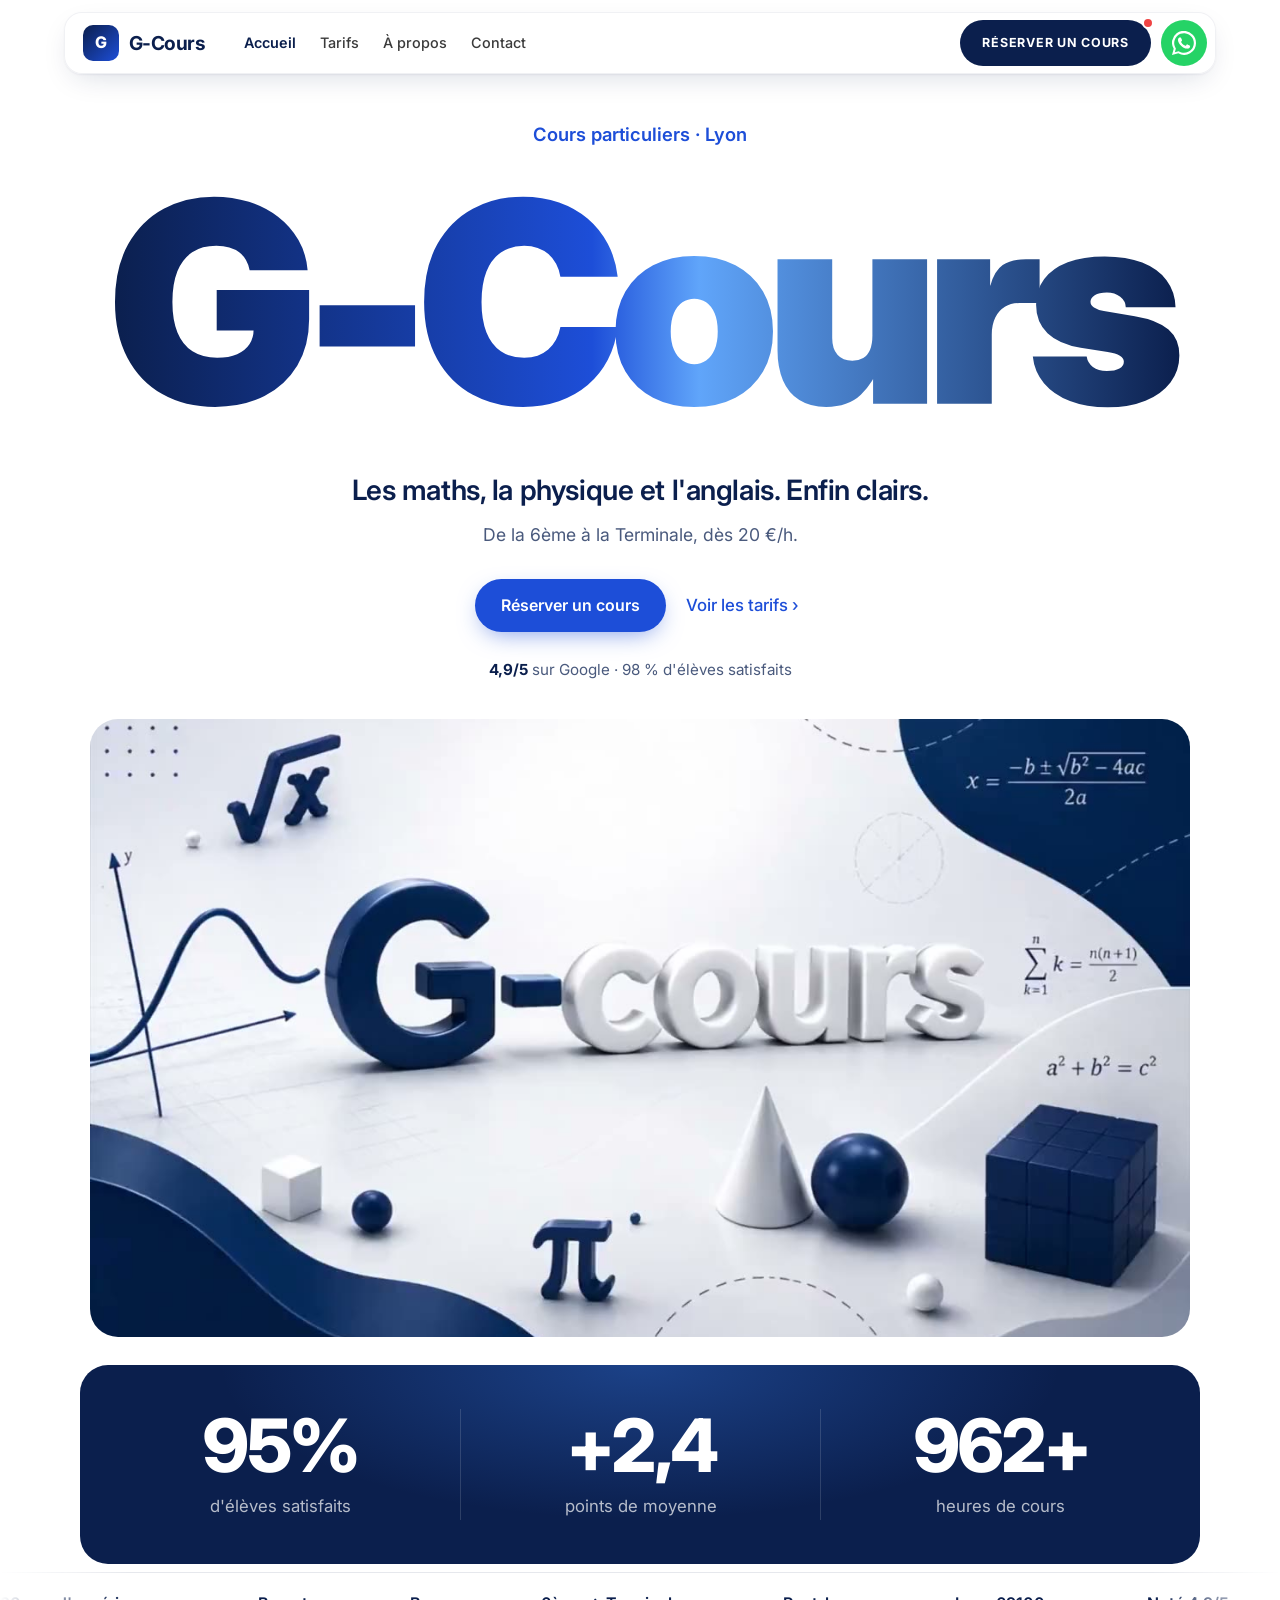
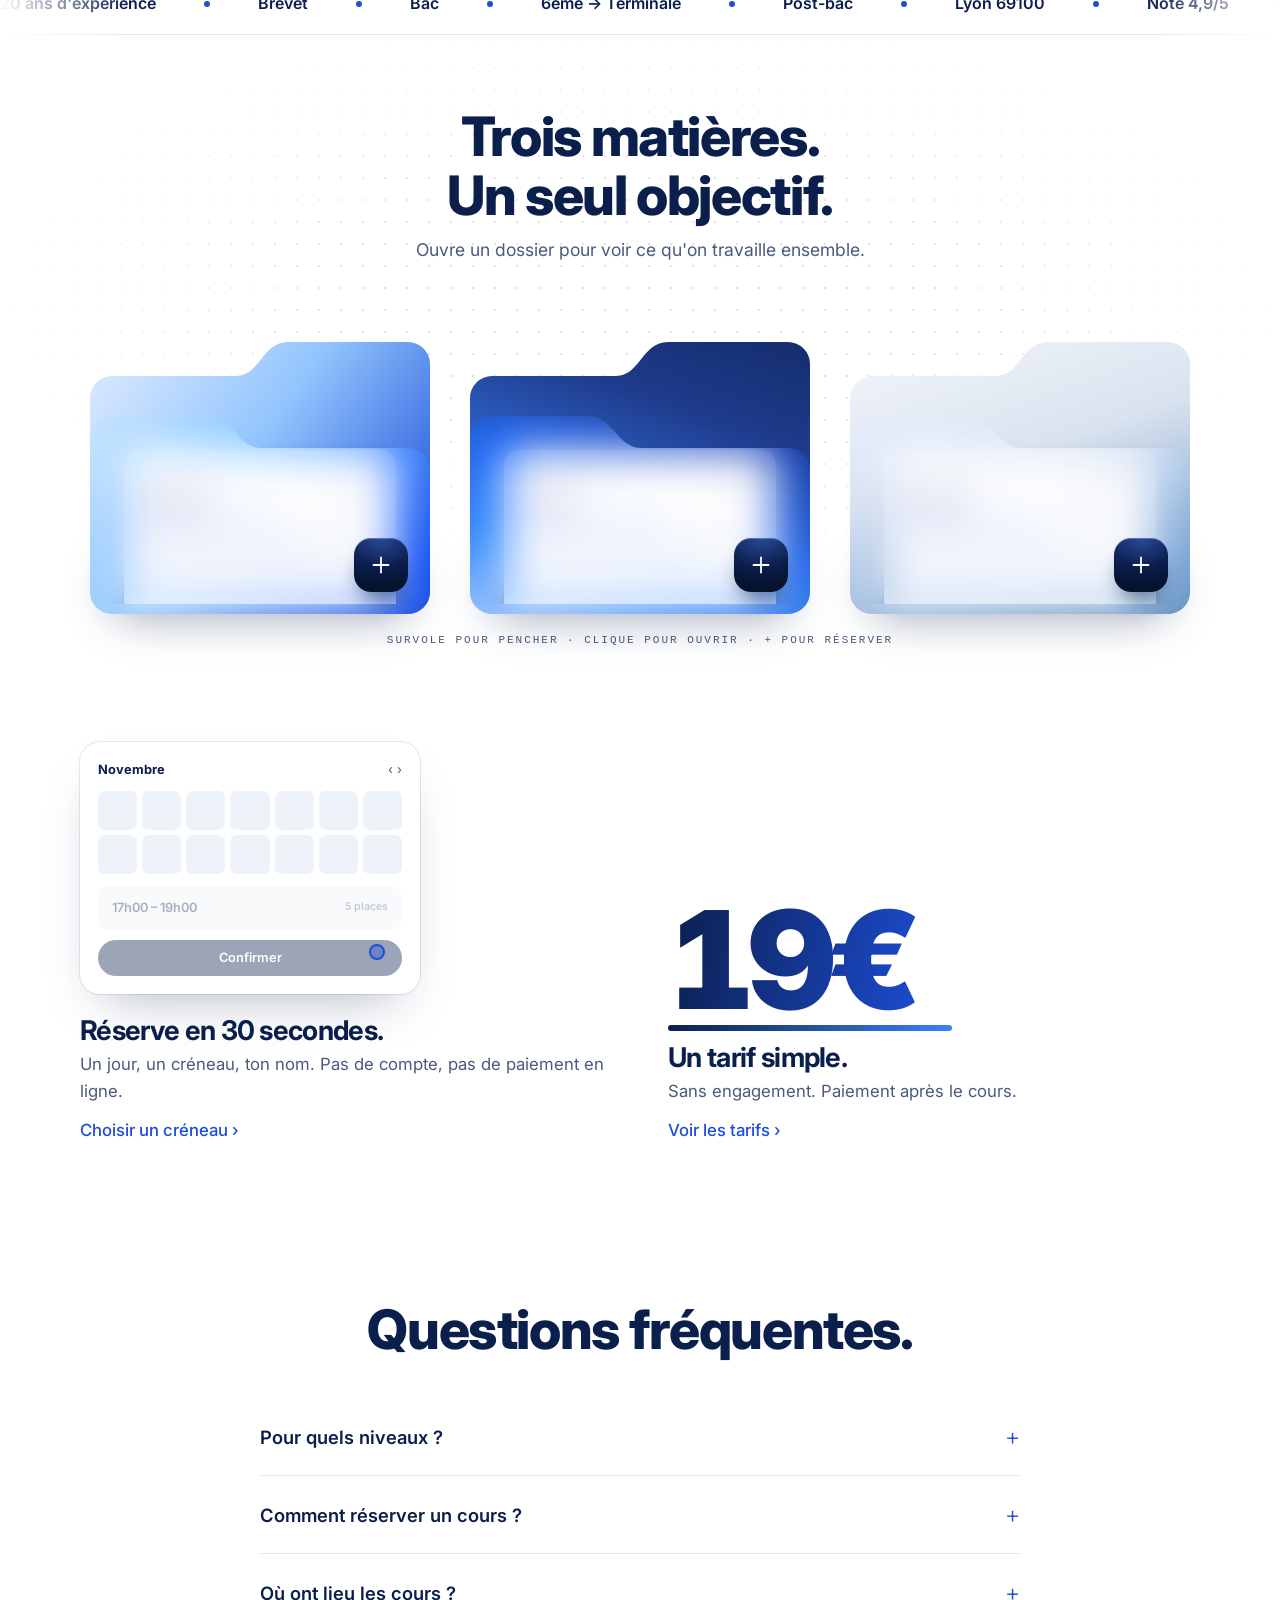
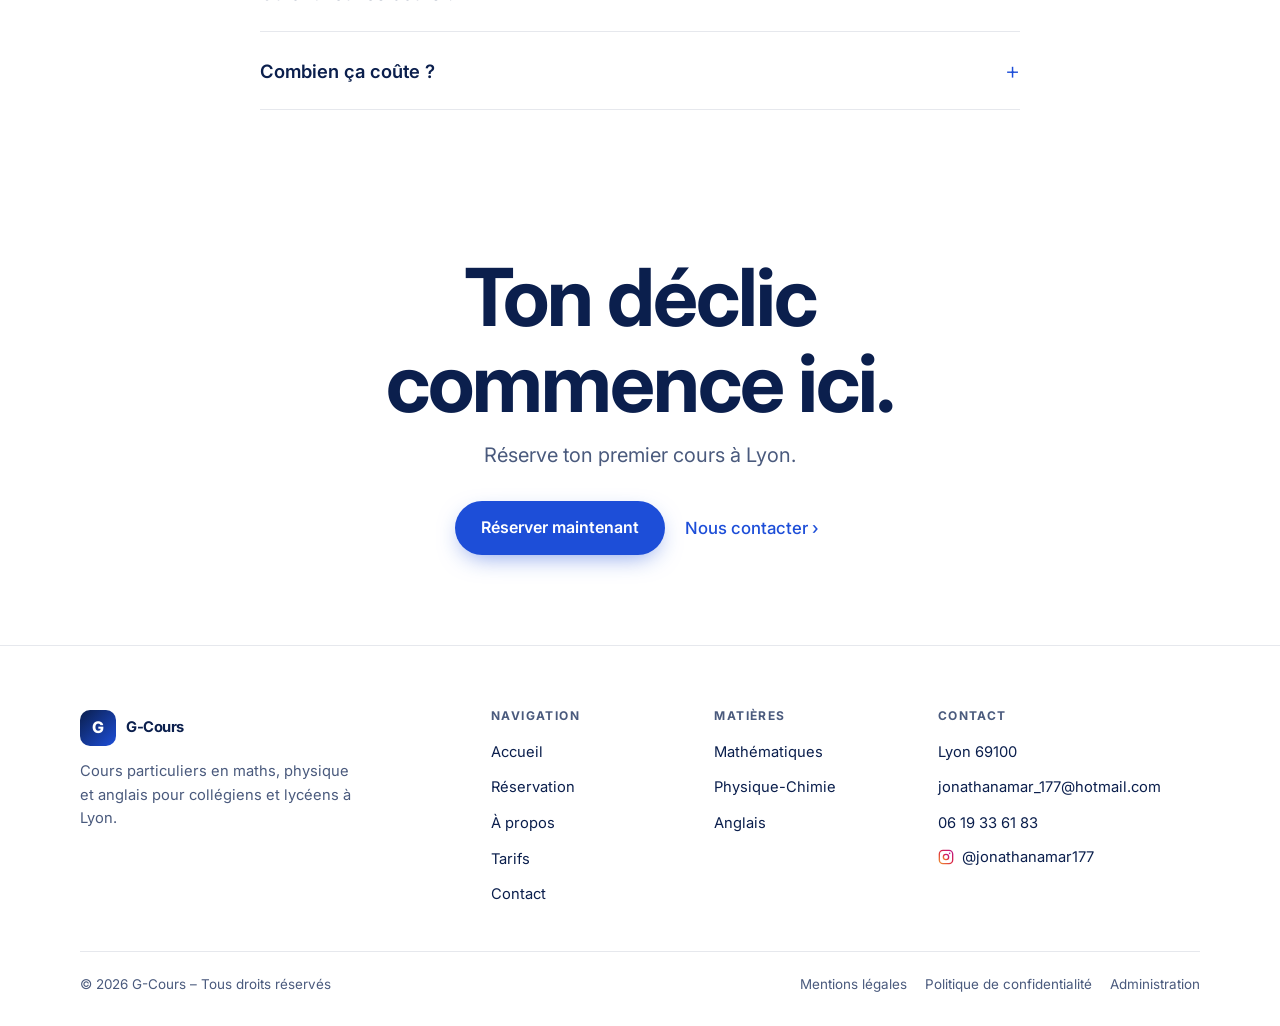
==== index.html @ 84098ca2 "Navbar flottante style Amarflow + bouton WhatsApp Co-Authored-By: Claude Opus 5.5 <noreply@anthropic" ====
<!DOCTYPE html>
<html lang="fr">
<head>
<meta charset="UTF-8">
<title>G-Cours – Cours particuliers à Lyon | Maths, Physique, Anglais</title>
<link rel="canonical" href="https://g-cours.fr/">
<meta name="description" content="G-Cours : cours particuliers en maths, physique et anglais à Lyon pour collégiens et lycéens. Soutien scolaire personnalisé dès 20€/h. Réservation en ligne rapide.">
<meta name="robots" content="index, follow">
<meta property="og:type" content="website">
<meta property="og:url" content="https://g-cours.fr/">
<meta property="og:title" content="G-Cours – Cours particuliers à Lyon | Maths, Physique, Anglais">
<meta property="og:description" content="Cours particuliers en maths, physique et anglais à Lyon dès 20€/h. Soutien scolaire personnalisé pour collégiens et lycéens. Réservation en ligne.">
<meta property="og:locale" content="fr_FR">
<meta name="twitter:card" content="summary_large_image">
<meta name="twitter:title" content="G-Cours – Cours particuliers à Lyon">
<meta name="twitter:description" content="Cours particuliers en maths, physique et anglais à Lyon dès 20€/h. Réservation en ligne.">
<meta name="viewport" content="width=device-width, initial-scale=1.0">
<meta name="theme-color" content="#ffffff">
<link rel="icon" type="image/png" href="favicon.png">
<link rel="preconnect" href="https://fonts.googleapis.com">
<link rel="preconnect" href="https://fonts.gstatic.com" crossorigin>
<link href="https://fonts.googleapis.com/css2?family=Inter:wght@400;500;600;700;800&display=swap" rel="stylesheet">
<link rel="stylesheet" href="./gc.css">
<link rel="stylesheet" href="./folder.css">
<style>
/* HERO — G-COURS qui s'écrit */
.hero{position:relative;padding:calc(var(--nav-h) + 36px) 0 28px;text-align:center;overflow:hidden}
.hero .eyebrow{font-size:1.15rem;font-weight:600;color:var(--primary);margin-bottom:6px}
.logo-write{display:block;width:min(96vw,1120px);height:auto;margin:0 auto}
.logo-write text{font:900 250px -apple-system,BlinkMacSystemFont,'SF Pro Display','Inter',sans-serif;letter-spacing:-12px}
.lw-fill{fill:url(#navy)}
#navy stop{animation:none}
.hero .lead{font-size:clamp(1.25rem,2.4vw,1.75rem);font-weight:600;color:var(--ink);max-width:720px;margin:10px auto 8px;letter-spacing:-.015em}
.hero .lead2{color:var(--muted);font-size:1.1rem;margin-bottom:30px}
.ctas{display:flex;gap:14px;justify-content:center;flex-wrap:wrap;align-items:center}
.link{color:var(--primary);text-decoration:none;font-weight:500;font-size:1.05rem;padding:12px 6px;min-height:44px;display:inline-flex;align-items:center}
.link:hover{text-decoration:underline}
.btn-p{background:var(--primary)}
.btn-p:hover{background:#1e40af}
.trust{margin-top:26px;color:var(--muted);font-size:.95rem}
.trust b{color:var(--ink)}

.vid{padding:8px 0 28px}
.vid video{display:block;width:100%;max-width:1100px;margin:0 auto;aspect-ratio:16/9;object-fit:cover;border-radius:28px;background:var(--surface-2)}

/* SERVICES — dossiers en verre */
.desk{position:relative}
.folders{display:flex;flex-wrap:wrap;justify-content:center;gap:28px 40px;margin-top:24px;position:relative}
.hint{text-align:center;margin-top:20px;font:500 11px ui-monospace,'SF Mono',Menlo,monospace;letter-spacing:.18em;text-transform:uppercase;color:var(--muted)}

/* chiffres */
.nums{display:grid;grid-template-columns:repeat(3,1fr);background:#0b1f4d;border-radius:28px;padding:44px 20px;color:#fff;text-align:center;position:relative;overflow:hidden}
.nums::before{content:'';position:absolute;inset:0;background:radial-gradient(600px 220px at 50% 0%,rgba(59,130,246,.35),transparent 70%);pointer-events:none}
.nums>div{position:relative;padding:0 16px}
.nums>div+div{border-left:1px solid rgba(255,255,255,.14)}
.nums strong{display:block;font-size:clamp(2.2rem,6vw,4.6rem);font-weight:800;letter-spacing:-.045em;line-height:1;white-space:nowrap;font-variant-numeric:tabular-nums}
.nums p{color:rgba(255,255,255,.7);margin-top:10px;font-size:clamp(.82rem,1.6vw,1.05rem)}
.facts{border-block:1px solid var(--line);overflow:hidden;padding:18px 0;-webkit-mask-image:linear-gradient(90deg,transparent,#000 10%,#000 90%,transparent);mask-image:linear-gradient(90deg,transparent,#000 10%,#000 90%,transparent)}
.facts .tr{display:flex;width:max-content;gap:48px;animation:mq 34s linear infinite}
.facts span{font-weight:600;color:var(--ink);white-space:nowrap;display:inline-flex;align-items:center;gap:48px}
.facts span::after{content:'';width:6px;height:6px;border-radius:50%;background:var(--primary)}
@keyframes mq{to{transform:translateX(-50%)}}

/* tuiles style Apple */
.tiles{display:grid;grid-template-columns:1fr 1fr;gap:20px}
.tile{border-radius:28px;padding:44px 36px;text-align:center;min-height:340px;display:flex;flex-direction:column;align-items:center;background:var(--surface-2);overflow:hidden;position:relative}
.tile h3{font-size:clamp(2rem,4vw,2.8rem);margin-bottom:8px}
.tile p{color:var(--muted);font-size:1.15rem;max-width:380px;margin-bottom:18px}
.tile.dark{background:#0b1f4d;color:#fff}
.tile.dark p{color:rgba(255,255,255,.7)}
.tile.dark .link{color:#93c5fd}
.tile .big{font-size:clamp(4.5rem,10vw,7rem);font-weight:700;letter-spacing:-.05em;line-height:1;margin-top:auto}
.tile .big sup{font-size:.3em;vertical-align:top;position:relative;top:.5em;color:var(--muted)}
.phone{margin-top:auto;width:180px;height:220px;border-radius:32px 32px 0 0;border:8px solid #1e3a8a;border-bottom:none;background:linear-gradient(160deg,#1d4ed8,#0b1f4d);padding:22px 16px;display:flex;flex-direction:column;gap:10px;translate:0 56px}
.phone i{height:14px;border-radius:7px;background:rgba(255,255,255,.18);animation:bar 3s ease-in-out infinite}
.phone i:nth-child(2){width:70%;animation-delay:.4s}.phone i:nth-child(3){width:85%;animation-delay:.8s}.phone i:nth-child(4){width:55%;background:#60a5fa;animation-delay:1.2s}
@keyframes bar{50%{opacity:.5;transform:scaleX(.9);transform-origin:left}}

.duo{display:grid;grid-template-columns:1fr 1fr;gap:56px;align-items:end}
.duo h3{font-size:1.7rem;margin:22px 0 6px}
.duo p{color:var(--muted);font-size:1.05rem}
.duo .link{padding-left:0}
/* mini démo de réservation */
.demo{position:relative;max-width:340px;padding:18px;border-radius:20px;background:#fff;box-shadow:0 24px 50px -24px rgba(11,31,77,.35),0 0 0 1px var(--line);font-size:.8rem}
.d-top{display:flex;justify-content:space-between;margin-bottom:10px;color:var(--muted)}
.d-top b{color:var(--ink)}
.d-grid{display:grid;grid-template-columns:repeat(7,1fr);gap:5px;margin-bottom:12px}
.d-grid i{aspect-ratio:1;border-radius:7px;background:var(--surface-2)}
.d-pick{animation:dpick 6s infinite}
.d-slot{display:flex;justify-content:space-between;padding:10px 12px;border-radius:10px;border:2px solid transparent;background:var(--surface-2);font-weight:600;margin-bottom:10px;opacity:.35;animation:dslot 6s infinite}
.d-slot small{color:var(--muted);font-weight:500}
.d-btn{position:relative;height:36px;border-radius:999px;background:#0b1f4d;color:#fff;font-weight:600;display:grid;place-items:center;overflow:hidden;opacity:.4;animation:dbtn 6s infinite}
.d-btn span{grid-area:1/1}
.d-b{opacity:0;animation:dok 6s infinite}
.d-a{animation:dko 6s infinite}
.d-cursor{position:absolute;width:16px;height:16px;border-radius:50%;background:rgba(29,78,216,.35);border:2px solid #1d4ed8;top:80%;left:85%;animation:dcur 6s infinite}
@keyframes dcur{0%{top:85%;left:85%}15%,22%{top:62px;left:96px}38%,45%{top:calc(100% - 78px);left:60%}62%,70%{top:calc(100% - 34px);left:50%}85%,100%{top:85%;left:88%}}
@keyframes dpick{0%,17%{background:var(--surface-2)}19%,92%{background:#0b1f4d}100%{background:var(--surface-2)}}
@keyframes dslot{0%,38%{opacity:.35;border-color:transparent}41%,92%{opacity:1;border-color:#1d4ed8}100%{opacity:.35}}
@keyframes dbtn{0%,40%{opacity:.4}43%,92%{opacity:1}100%{opacity:.4}}
@keyframes dok{0%,64%{opacity:0;transform:translateY(10px)}67%,92%{opacity:1;transform:none}100%{opacity:0}}
@keyframes dko{0%,64%{opacity:1}67%,92%{opacity:0;transform:translateY(-10px)}100%{opacity:1}}
/* prix animé */
.price-anim{position:relative;display:inline-block;font-size:clamp(5rem,12vw,8.5rem);font-weight:900;letter-spacing:-.06em;line-height:.9;background:linear-gradient(100deg,#0b1f4d,#1d4ed8 45%,#60a5fa 55%,#0b1f4d);background-size:220% auto;-webkit-background-clip:text;background-clip:text;color:transparent;animation:gradmove 4s linear infinite;font-variant-numeric:tabular-nums}
.price-anim sup{font-size:.28em;letter-spacing:0;vertical-align:top;position:relative;top:.5em}
.price-anim i{position:absolute;left:0;bottom:-10px;height:6px;width:100%;border-radius:3px;background:linear-gradient(90deg,#0b1f4d,#3b82f6);transform-origin:left;transform:scaleX(0);transition:transform 1.4s var(--ease) .3s}
.rev.on .price-anim i{transform:scaleX(1)}
@media(max-width:820px){.duo{grid-template-columns:1fr;gap:48px}}
/* FAQ */
.faq{max-width:760px;margin:40px auto 0;text-align:left}
.q{border-bottom:1px solid var(--line)}
.q button{width:100%;text-align:left;background:none;border:none;color:var(--ink);font-family:inherit;font-size:1.15rem;font-weight:600;padding:24px 0;cursor:pointer;display:flex;justify-content:space-between;align-items:center;gap:16px;min-height:48px}
.q button span{flex:none;font-size:1.5rem;font-weight:300;color:var(--primary);transition:transform .3s var(--ease)}
.q.open button span{transform:rotate(45deg)}
.q .a{display:grid;grid-template-rows:0fr;transition:grid-template-rows .4s var(--ease)}
.q.open .a{grid-template-rows:1fr}
.q .a div{overflow:hidden}
.q .a p{padding:0 0 24px;color:var(--muted);font-size:1.05rem}

.final{text-align:center;padding:72px 20px 90px}
.final h2{font-size:clamp(2.6rem,7vw,5rem);margin-bottom:14px}
.final p{color:var(--muted);font-size:1.25rem;margin-bottom:30px}

@media(max-width:820px){.tiles{grid-template-columns:1fr}.nums{padding:30px 8px}.nums>div{padding:0 6px}.tile{min-height:360px;padding:44px 24px}}
</style>
<script type="application/ld+json">
{
  "@context": "https://schema.org",
  "@type": "EducationalOrganization",
  "name": "G-Cours",
  "description": "Cours particuliers en maths, physique et anglais à Lyon pour collégiens et lycéens",
  "url": "https://g-cours.fr",
  "telephone": "+33619336183",
  "email": "jonathanamar_177@hotmail.com",
  "address": {"@type":"PostalAddress","streetAddress":"7 rue Jean-Claude Vivant","addressLocality":"Lyon","postalCode":"69100","addressCountry":"FR"},
  "areaServed": {"@type":"City","name":"Lyon"},
  "priceRange": "20€–23€/h",
  "hasOfferCatalog": {"@type":"OfferCatalog","name":"Cours particuliers Lyon","itemListElement":[
    {"@type":"Offer","itemOffered":{"@type":"Course","name":"Cours particuliers Maths Lyon","description":"Soutien scolaire en mathématiques à Lyon, collège et lycée"},"price":"20","priceCurrency":"EUR"},
    {"@type":"Offer","itemOffered":{"@type":"Course","name":"Cours particuliers Physique-Chimie Lyon","description":"Soutien scolaire en physique-chimie à Lyon, collège et lycée"},"price":"20","priceCurrency":"EUR"},
    {"@type":"Offer","itemOffered":{"@type":"Course","name":"Cours particuliers Anglais Lyon","description":"Soutien scolaire en anglais à Lyon, collège et lycée"},"price":"20","priceCurrency":"EUR"}
  ]},
  "aggregateRating": {"@type":"AggregateRating","ratingValue":"4.9","reviewCount":"98","bestRating":"5"}
}
</script>
</head>
<body>
<a href="#main" class="skip">Passer au contenu principal</a>

<nav class="top" id="nav" aria-label="Navigation du site">
  <div class="nb">
    <div class="nb-g">
      <a href="./index.html" class="logo"><i>G</i>G-Cours</a>
      <div class="links">
        <a href="./index.html" class="on" aria-current="page">Accueil</a><a href="./Tarifs.html">Tarifs</a><a href="./a-propos.html">À propos</a><a href="./contact.html">Contact</a>
      </div>
    </div>
    <div class="nb-d">
      <a href="./reservation.html" class="nb-cta"><span class="nb-cta-t"><span>Réserver un cours</span><span aria-hidden="true">Réserver un cours</span></span><i class="nb-dot" aria-hidden="true"></i></a>
      <button class="burger" onclick="toggleNav()" aria-label="Ouvrir le menu" aria-expanded="false" id="burger-btn"><span></span><span></span></button>
      <a class="nb-wa" href="https://wa.me/33619336183?text=Bonjour%2C%20je%20souhaite%20des%20informations%20sur%20les%20cours%20G-Cours" target="_blank" rel="noopener noreferrer" aria-label="Nous écrire sur WhatsApp"><svg width="24" height="24" viewBox="0 0 24 24" fill="#fff" aria-hidden="true"><path d="M17.5 14.4c-.3-.1-1.8-.9-2-1-.3-.1-.5-.1-.7.1-.2.3-.8 1-.9 1.2-.2.2-.3.2-.6.1-.3-.1-1.3-.5-2.4-1.5-.9-.8-1.5-1.8-1.7-2.1-.2-.3 0-.5.1-.6l.4-.5c.2-.2.2-.3.3-.5.1-.2 0-.4 0-.5l-.9-2.2c-.2-.6-.5-.5-.7-.5h-.6c-.2 0-.5.1-.8.4-.3.3-1 1-1 2.5s1.1 2.9 1.2 3.1c.1.2 2.1 3.2 5.1 4.5.7.3 1.3.5 1.7.6.7.2 1.4.2 1.9.1.6-.1 1.8-.7 2-1.4.2-.7.2-1.3.2-1.4-.1-.1-.3-.2-.6-.3zM12 21.8c-1.8 0-3.5-.5-5-1.4l-.4-.2-3.7 1 1-3.6-.2-.4A9.8 9.8 0 1 1 12 21.8zm8.4-18.2A11.8 11.8 0 0 0 1.7 17.8L0 24l6.3-1.7A11.8 11.8 0 0 0 24 12c0-3.2-1.2-6.1-3.5-8.4z"/></svg></a>
    </div>
  </div>
</nav>
<nav class="mob" id="mob-nav" aria-label="Menu mobile">
  <a href="./index.html">Accueil</a>
  <a href="./reservation.html">Réservation</a>
  <a href="./Tarifs.html">Tarifs</a>
  <a href="./a-propos.html">À propos</a>
  <a href="./contact.html">Contact</a>
</nav>

<main id="main">
<header class="hero">
  <div class="wrap">
    <p class="eyebrow">Cours particuliers · Lyon</p>
    <h1 style="margin:0">
      <svg class="logo-write" viewBox="0 0 1000 270" role="img" aria-label="G-Cours">
        <defs>
          <linearGradient id="navy" x1="0" y1="0" x2="1" y2="0">
            <stop offset="0" stop-color="#0b1f4d"/><stop offset=".45" stop-color="#1d4ed8"/><stop offset=".55" stop-color="#60a5fa"/><stop offset="1" stop-color="#0b1f4d"/>
          </linearGradient>
        </defs>
        <text class="lw-fill" x="500" y="222" text-anchor="middle">G-Cours</text>
      </svg>
    </h1>
    <p class="lead rev">Les maths, la physique et l'anglais. Enfin clairs.</p>
    <p class="lead2 rev">De la 6ème à la Terminale, dès 20 €/h.</p>
    <div class="ctas rev">
      <a href="./reservation.html" class="btn btn-p">Réserver un cours</a>
      <a href="./Tarifs.html" class="link">Voir les tarifs ›</a>
    </div>
    <p class="trust rev"><b>4,9/5</b> sur Google · 98 % d'élèves satisfaits</p>
  </div>
</header>

<section class="vid">
  <div class="wrap">
    <video class="rev" id="heroVideo" autoplay muted loop playsinline preload="auto" poster="./video_poster.jpg">
      <source src="./video_gcours.mp4" type="video/mp4">
    </video>
  </div>
</section>


<section style="padding:0 0 8px">
  <div class="wrap">
    <div class="nums">
      <div class="rev"><strong><span data-count="98">0</span>%</strong><p>d'élèves satisfaits</p></div>
      <div class="rev"><strong>+<span data-count="2.5" data-dec="1">0</span></strong><p>points de moyenne</p></div>
      <div class="rev"><strong><span data-count="1000">0</span>+</strong><p>heures de cours</p></div>
    </div>
  </div>
</section>

<div class="facts" aria-hidden="true"><div class="tr">
<span>20 ans d'expérience</span><span>Brevet</span><span>Bac</span><span>6ème → Terminale</span><span>Post-bac</span><span>Lyon 69100</span><span>Noté 4,9/5</span>
<span>20 ans d'expérience</span><span>Brevet</span><span>Bac</span><span>6ème → Terminale</span><span>Post-bac</span><span>Lyon 69100</span><span>Noté 4,9/5</span>
</div></div>

<section class="sec desk" aria-labelledby="t-sj">
  <div class="dots" aria-hidden="true"></div>
  <div class="wrap center">
    <h2 class="h2 rev" id="t-sj">Trois matières.<br>Un seul objectif.</h2>
    <p class="sub rev">Ouvre un dossier pour voir ce qu'on travaille ensemble.</p>
    <div class="folders">
      <div class="gf" style="--art:linear-gradient(125deg,#e8f0ff,#93c5fd 25%,#1d4ed8 50%,#0b1f4d 70%,#bfdbfe)">
        <div class="gf-stage"><div class="gf-tilt">
          <div class="gf-shadow" aria-hidden="true"></div>
          <div class="gf-back" aria-hidden="true"><div class="gf-art"></div></div>
          <div class="gf-front"><div class="gf-tint"></div><div class="gf-spec"></div>
            <svg class="gf-rim" viewBox="0 0 340 198" aria-hidden="true"><path d="M0 22A22 22 0 0 1 22 0L118 0C144 0 146 32 172 32L318 32A22 22 0 0 1 340 54L340 176A22 22 0 0 1 318 198L22 198A22 22 0 0 1 0 176Z"/></svg>
            <button class="gf-hit" type="button" aria-expanded="false" aria-label="Ouvrir Mathématiques"></button>
            <div class="gf-label"><span class="gf-title">Mathématiques</span><span class="gf-meta">DÈS 20 €/H</span></div>
          </div>
          <div class="gf-files" aria-label="Contenu Mathématiques">
            <a class="gf-sheet" href="./reservation.html" style="--slot:-1;--depth:2"><span class="gf-head">Algèbre<small>6e–Tle</small></span><span class="gf-lines"><i></i><i></i><i style="width:70%"></i><i></i></span></a>
            <a class="gf-sheet" href="./reservation.html" style="--slot:0;--depth:1"><span class="gf-head">Fonctions<small>3e–Tle</small></span><span class="gf-lines"><i></i><i></i><i style="width:60%"></i><i></i></span></a>
            <a class="gf-sheet" href="./reservation.html" style="--slot:1;--depth:0"><span class="gf-head">Brevet & Bac<small>Examens</small></span><span class="gf-lines"><i></i><i></i><i style="width:80%"></i><i></i></span></a>
          </div>
          <a class="gf-key" href="./reservation.html" aria-label="Réserver un cours de maths"><svg width="24" height="24" viewBox="0 0 24 24" fill="none" stroke="currentColor" stroke-width="1.8" stroke-linecap="round" aria-hidden="true"><path d="M12 4.5v15M4.5 12h15"/></svg></a>
        </div></div>
      </div>
      <div class="gf" data-delay="140" style="--art:linear-gradient(200deg,#0b1f4d,#1e3a8a 30%,#3b82f6 55%,#dbeafe 75%,#1d4ed8)">
        <div class="gf-stage"><div class="gf-tilt">
          <div class="gf-shadow" aria-hidden="true"></div>
          <div class="gf-back" aria-hidden="true"><div class="gf-art"></div></div>
          <div class="gf-front"><div class="gf-tint"></div><div class="gf-spec"></div>
            <svg class="gf-rim" viewBox="0 0 340 198" aria-hidden="true"><path d="M0 22A22 22 0 0 1 22 0L118 0C144 0 146 32 172 32L318 32A22 22 0 0 1 340 54L340 176A22 22 0 0 1 318 198L22 198A22 22 0 0 1 0 176Z"/></svg>
            <button class="gf-hit" type="button" aria-expanded="false" aria-label="Ouvrir Physique-Chimie"></button>
            <div class="gf-label"><span class="gf-title">Physique-Chimie</span><span class="gf-meta">DÈS 20 €/H</span></div>
          </div>
          <div class="gf-files" aria-label="Contenu Physique-Chimie">
            <a class="gf-sheet" href="./reservation.html" style="--slot:-1;--depth:2"><span class="gf-head">Mécanique<small>2de–Tle</small></span><span class="gf-lines"><i></i><i></i><i style="width:70%"></i><i></i></span></a>
            <a class="gf-sheet" href="./reservation.html" style="--slot:0;--depth:1"><span class="gf-head">Chimie<small>4e–Tle</small></span><span class="gf-lines"><i></i><i></i><i style="width:60%"></i><i></i></span></a>
            <a class="gf-sheet" href="./reservation.html" style="--slot:1;--depth:0"><span class="gf-head">Électricité<small>4e–1re</small></span><span class="gf-lines"><i></i><i></i><i style="width:80%"></i><i></i></span></a>
          </div>
          <a class="gf-key" href="./reservation.html" aria-label="Réserver un cours de physique"><svg width="24" height="24" viewBox="0 0 24 24" fill="none" stroke="currentColor" stroke-width="1.8" stroke-linecap="round" aria-hidden="true"><path d="M12 4.5v15M4.5 12h15"/></svg></a>
        </div></div>
      </div>
      <div class="gf" data-delay="280" style="--art:linear-gradient(160deg,#f7f9fc,#d9e2ef 25%,#6f97c2 50%,#22395e 70%,#e5edf4)">
        <div class="gf-stage"><div class="gf-tilt">
          <div class="gf-shadow" aria-hidden="true"></div>
          <div class="gf-back" aria-hidden="true"><div class="gf-art"></div></div>
          <div class="gf-front"><div class="gf-tint"></div><div class="gf-spec"></div>
            <svg class="gf-rim" viewBox="0 0 340 198" aria-hidden="true"><path d="M0 22A22 22 0 0 1 22 0L118 0C144 0 146 32 172 32L318 32A22 22 0 0 1 340 54L340 176A22 22 0 0 1 318 198L22 198A22 22 0 0 1 0 176Z"/></svg>
            <button class="gf-hit" type="button" aria-expanded="false" aria-label="Ouvrir Anglais"></button>
            <div class="gf-label"><span class="gf-title">Anglais</span><span class="gf-meta">DÈS 20 €/H</span></div>
          </div>
          <div class="gf-files" aria-label="Contenu Anglais">
            <a class="gf-sheet" href="./reservation.html" style="--slot:-1;--depth:2"><span class="gf-head">Grammaire<small>6e–Tle</small></span><span class="gf-lines"><i></i><i></i><i style="width:70%"></i><i></i></span></a>
            <a class="gf-sheet" href="./reservation.html" style="--slot:0;--depth:1"><span class="gf-head">Oral<small>Expression</small></span><span class="gf-lines"><i></i><i></i><i style="width:60%"></i><i></i></span></a>
            <a class="gf-sheet" href="./reservation.html" style="--slot:1;--depth:0"><span class="gf-head">Vocabulaire<small>Tous niveaux</small></span><span class="gf-lines"><i></i><i></i><i style="width:80%"></i><i></i></span></a>
          </div>
          <a class="gf-key" href="./reservation.html" aria-label="Réserver un cours d'anglais"><svg width="24" height="24" viewBox="0 0 24 24" fill="none" stroke="currentColor" stroke-width="1.8" stroke-linecap="round" aria-hidden="true"><path d="M12 4.5v15M4.5 12h15"/></svg></a>
        </div></div>
      </div>
    </div>
    <p class="hint">Survole pour pencher · Clique pour ouvrir · + pour réserver</p>
  </div>
</section>


<section class="sec" style="padding-top:24px">
  <div class="wrap duo">
    <div class="rev">
      <div class="demo" aria-hidden="true">
        <div class="d-top"><b>Novembre</b><span>‹ ›</span></div>
        <div class="d-grid"><i></i><i></i><i class="d-pick"></i><i></i><i></i><i></i><i></i><i></i><i></i><i></i><i></i><i></i><i></i><i></i></div>
        <div class="d-slot">17h00 – 19h00<small>5 places</small></div>
        <div class="d-btn"><span class="d-a">Confirmer</span><span class="d-b">Réservé ✓</span></div>
        <div class="d-cursor"></div>
      </div>
      <h3>Réserve en 30 secondes.</h3>
      <p>Un jour, un créneau, ton nom. Pas de compte, pas de paiement en ligne.</p>
      <a href="./reservation.html" class="link">Choisir un créneau ›</a>
    </div>
    <div class="rev">
      <div class="price-anim" aria-hidden="true"><span data-count="20">0</span>€<sup>/h</sup><i></i></div>
      <h3>Un tarif simple.</h3>
      <p>Sans engagement. Paiement après le cours.</p>
      <a href="./Tarifs.html" class="link">Voir les tarifs ›</a>
    </div>
  </div>
</section>

<section class="sec" aria-labelledby="t-f">
  <div class="wrap center">
    <h2 class="h2 rev" id="t-f">Questions fréquentes.</h2>
    <div class="faq">
      <div class="q"><button type="button" aria-expanded="false">Pour quels niveaux ?<span aria-hidden="true">+</span></button><div class="a"><div><p>Collégiens et lycéens, de la 6ème à la Terminale, en maths, physique-chimie et anglais.</p></div></div></div>
      <div class="q"><button type="button" aria-expanded="false">Comment réserver un cours ?<span aria-hidden="true">+</span></button><div class="a"><div><p>Sur la page Réservation : un jour, un créneau, ton nom et ta matière. C'est fait.</p></div></div></div>
      <div class="q"><button type="button" aria-expanded="false">Où ont lieu les cours ?<span aria-hidden="true">+</span></button><div class="a"><div><p>7 rue Jean-Claude Vivant, Lyon 69100.</p></div></div></div>
      <div class="q"><button type="button" aria-expanded="false">Combien ça coûte ?<span aria-hidden="true">+</span></button><div class="a"><div><p>À partir de 20 € de l'heure. Tous les détails sont sur la page Tarifs.</p></div></div></div>
    </div>
  </div>
</section>

<section class="final">
  <h2 class="rev">Ton déclic<br>commence ici.</h2>
  <p class="rev">Réserve ton premier cours à Lyon.</p>
  <div class="ctas rev">
    <a href="./reservation.html" class="btn btn-p">Réserver maintenant</a>
    <a href="./contact.html" class="link">Nous contacter ›</a>
  </div>
</section>
</main>

<footer>
  <div class="wrap">
    <div class="fc">
      <div><a href="./index.html" class="logo"><i>G</i>G-Cours</a><p>Cours particuliers en maths, physique et anglais pour collégiens et lycéens à Lyon.</p></div>
      <div><h4>Navigation</h4><ul><li><a href="./index.html">Accueil</a></li><li><a href="./reservation.html">Réservation</a></li><li><a href="./a-propos.html">À propos</a></li><li><a href="./Tarifs.html">Tarifs</a></li><li><a href="./contact.html">Contact</a></li></ul></div>
      <div><h4>Matières</h4><ul><li><span>Mathématiques</span></li><li><span>Physique-Chimie</span></li><li><span>Anglais</span></li></ul></div>
      <div><h4>Contact</h4><ul>
        <li><span>Lyon 69100</span></li>
        <li><a href="mailto:jonathanamar_177@hotmail.com">jonathanamar_177@hotmail.com</a></li>
        <li><a href="tel:0619336183">06 19 33 61 83</a></li>
        <li><a href="https://www.instagram.com/jonathanamar177/" target="_blank" rel="noopener noreferrer" style="display:inline-flex;align-items:center;gap:8px"><svg width="16" height="16" viewBox="0 0 24 24" fill="none" aria-hidden="true"><defs><linearGradient id="ig-f" x1="0%" y1="100%" x2="100%" y2="0%"><stop offset="0%" stop-color="#f09433"/><stop offset="50%" stop-color="#dc2743"/><stop offset="100%" stop-color="#bc1888"/></linearGradient></defs><rect x="2" y="2" width="20" height="20" rx="5.5" stroke="url(#ig-f)" stroke-width="2"/><circle cx="12" cy="12" r="4" stroke="url(#ig-f)" stroke-width="2"/><circle cx="17.5" cy="6.5" r="1.2" fill="#bc1888"/></svg>@jonathanamar177</a></li>
      </ul></div>
    </div>
    <div class="fb">
      <p>© 2026 G-Cours – Tous droits réservés</p>
      <div><a href="./mentions-legales.html">Mentions légales</a><a href="./politique-confidentialite.html">Politique de confidentialité</a><a href="./admin.html">Administration</a></div>
    </div>
  </div>
</footer>

<script src="./gc.js"></script>
<script src="./folder.js"></script>
<script>
document.querySelectorAll('.q button').forEach(b=>b.addEventListener('click',()=>{
  const o=b.parentElement.classList.toggle('open');b.setAttribute('aria-expanded',o);
}));
(function(){const v=document.getElementById('heroVideo');const p=()=>v.play().catch(()=>{});p();
['touchstart','pointerdown'].forEach(e=>document.addEventListener(e,p,{once:true,passive:true}))})();
</script>
</body>
</html>
---- gc.css ----
/* G-Cours — styles partagés (nav, footer, boutons, animations) */
:root{
  --bg:#ffffff;--surface:#ffffff;--surface-2:#eef2f9;
  --ink:#0b1f4d;--muted:#4a5a7d;--line:rgba(11,31,77,.1);
  --primary:#1d4ed8;--primary-ink:#ffffff;--accent:#3b82f6;--success:#0f9f6e;--warn:#e8a400;
  --grad:linear-gradient(120deg,#0b1f4d,#1d4ed8 50%,#60a5fa);
  --radius:20px;--ease:cubic-bezier(.22,1,.36,1);--nav-h:84px;
  --shadow:0 1px 2px rgba(11,31,77,.05),0 12px 32px -12px rgba(11,31,77,.14);
}
*,*::before,*::after{margin:0;padding:0;box-sizing:border-box}
html{scroll-behavior:smooth}
body{font-family:-apple-system,BlinkMacSystemFont,'SF Pro Text','Inter',system-ui,sans-serif;background:var(--bg);color:var(--ink);line-height:1.6;-webkit-font-smoothing:antialiased;overflow-x:hidden}
h1,h2,h3,h4,.display{font-family:-apple-system,BlinkMacSystemFont,'SF Pro Display','Inter',sans-serif;letter-spacing:-.025em;line-height:1.07;font-weight:700}
a{color:inherit}
:focus-visible{outline:3px solid var(--primary);outline-offset:3px;border-radius:8px}
.wrap{max-width:1160px;margin:0 auto;padding:0 20px;position:relative}
.skip{position:absolute;left:-999px;top:8px;background:var(--ink);color:#fff;padding:10px 16px;border-radius:10px;z-index:3000}
.skip:focus{left:8px}

/* fond pointillé (21st.dev dot pattern) */
.dots{position:absolute;inset:0;pointer-events:none;background-image:radial-gradient(rgba(11,31,77,.13) 1px,transparent 1px);background-size:22px 22px;-webkit-mask-image:radial-gradient(ellipse 70% 60% at 50% 40%,#000 30%,transparent 75%);mask-image:radial-gradient(ellipse 70% 60% at 50% 40%,#000 30%,transparent 75%)}
.blob{position:absolute;border-radius:50%;filter:blur(70px);opacity:.45;pointer-events:none;animation:float 14s ease-in-out infinite}
@keyframes float{50%{transform:translate(30px,-24px) scale(1.08)}}

/* texte dégradé animé */
.grad-text{background:var(--grad);background-size:200% auto;-webkit-background-clip:text;background-clip:text;color:transparent;animation:gradmove 6s linear infinite}
@keyframes gradmove{to{background-position:200% center}}

/* NAV — barre flottante */
nav.top{position:fixed;top:12px;left:16px;right:16px;z-index:1000;pointer-events:none}
.nb{pointer-events:auto;max-width:1152px;margin:0 auto;height:62px;padding:8px 8px 8px 18px;display:flex;align-items:center;justify-content:space-between;gap:12px;background:rgba(255,255,255,.88);backdrop-filter:blur(18px) saturate(160%);-webkit-backdrop-filter:blur(18px) saturate(160%);border-radius:18px;box-shadow:0 1px 2px rgba(11,31,77,.06),0 10px 30px -10px rgba(11,31,77,.18);border:1px solid rgba(11,31,77,.06)}
.nb-g{display:flex;align-items:center;gap:28px;min-width:0}
.nb-d{display:flex;align-items:center;gap:10px}
.logo{font-weight:700;font-size:1.2rem;text-decoration:none;display:flex;align-items:center;gap:10px;letter-spacing:-.03em;color:var(--ink)}
.logo i{width:36px;height:36px;border-radius:10px;background:linear-gradient(135deg,#0b1f4d,#1d4ed8);display:grid;place-items:center;color:#fff;font-style:normal;font-size:1rem;font-weight:800}
.links{display:flex;gap:2px}
.links a{text-decoration:none;color:#3b3b3b;font-size:.9rem;font-weight:500;padding:8px 11px;border-radius:10px;transition:color .2s,background .2s}
.links a:hover{color:var(--ink);background:rgba(11,31,77,.05)}
.links a.on{color:var(--ink);font-weight:600}
.nb-cta{position:relative;display:inline-flex;align-items:center;height:46px;padding:0 22px;border-radius:999px;background:#0b1f4d;color:#fff;text-decoration:none;font-size:.78rem;font-weight:700;letter-spacing:.06em;text-transform:uppercase;transition:background .25s}
.nb-cta:hover{background:#1d4ed8}
.nb-cta-t{display:grid;height:1.2em;overflow:hidden;line-height:1.2em}
.nb-cta-t span{grid-area:1/1;transition:transform .45s var(--ease)}
.nb-cta-t span+span{transform:translateY(110%)}
.nb-cta:hover .nb-cta-t span:first-child{transform:translateY(-110%)}
.nb-cta:hover .nb-cta-t span+span{transform:none}
.nb-dot{position:absolute;top:-3px;right:-3px;width:12px;height:12px;border-radius:50%;background:#ef4444;border:2px solid #fff;animation:pulse 2s ease-in-out infinite}
@keyframes pulse{50%{transform:scale(1.25)}}
.nb-wa{flex:none;width:46px;height:46px;border-radius:50%;background:#25d366;display:grid;place-items:center;box-shadow:0 0 0 0 rgba(37,211,102,.55);animation:waglow 2.4s ease-out infinite;transition:transform .2s}
.nb-wa:hover{transform:scale(1.07)}
@keyframes waglow{0%{box-shadow:0 0 0 0 rgba(37,211,102,.5)}80%,100%{box-shadow:0 0 0 12px rgba(37,211,102,0)}}
.burger{display:none;width:44px;height:44px;border:none;background:none;cursor:pointer;flex-direction:column;justify-content:center;align-items:center;gap:6px}
.burger span{display:block;width:22px;height:2px;border-radius:2px;background:var(--ink);transition:transform .3s var(--ease)}
.burger[aria-expanded="true"] span:first-child{transform:translateY(4px) rotate(45deg)}
.burger[aria-expanded="true"] span:last-child{transform:translateY(-4px) rotate(-45deg)}
nav.mob{display:none;position:fixed;top:84px;left:16px;right:16px;z-index:999;background:#fff;border-radius:18px;padding:10px;flex-direction:column;box-shadow:0 20px 40px -12px rgba(11,31,77,.25);border:1px solid var(--line)}
nav.mob.open{display:flex}
nav.mob a{text-decoration:none;color:var(--ink);padding:14px 14px;border-radius:12px;font-weight:500}
nav.mob a:hover{background:var(--surface-2)}

/* BOUTONS */
.btn{display:inline-flex;align-items:center;justify-content:center;gap:10px;min-height:48px;padding:14px 26px;border-radius:999px;font-weight:600;font-size:1rem;text-decoration:none;border:none;cursor:pointer;font-family:inherit;position:relative;overflow:hidden;touch-action:manipulation;transition:transform .2s var(--ease),box-shadow .2s,background .2s}
.btn:active{transform:scale(.97)}
.btn-p{background:var(--ink);color:#fff;box-shadow:0 8px 24px -8px rgba(29,78,216,.6)}
.btn-p:hover{background:var(--primary);transform:translateY(-2px)}
/* shimmer (21st.dev shimmer button) */
.btn-p::after{content:'';position:absolute;inset:0;background:linear-gradient(110deg,transparent 35%,rgba(255,255,255,.35) 50%,transparent 65%);transform:translateX(-100%);animation:shimmer 3.2s ease-in-out infinite}
@keyframes shimmer{60%,100%{transform:translateX(100%)}}
.btn-o{background:var(--surface);color:var(--ink);border:1px solid var(--line);box-shadow:var(--shadow)}
.btn-o:hover{transform:translateY(-2px);border-color:rgba(29,78,216,.35)}
.btn svg{transition:transform .2s var(--ease)}
.btn:hover svg{transform:translateX(3px)}

/* badge animé */
.chip{display:inline-flex;align-items:center;gap:8px;padding:7px 14px 7px 8px;border-radius:999px;background:var(--surface);border:1px solid var(--line);font-size:.85rem;font-weight:500;color:var(--muted);box-shadow:var(--shadow)}
.chip b{background:rgba(15,159,110,.12);color:var(--success);border-radius:999px;padding:2px 9px;font-size:.75rem;font-weight:700}

/* carte avec spotlight souris */
.card{background:var(--surface);border:1px solid var(--line);border-radius:var(--radius);box-shadow:var(--shadow);position:relative;overflow:hidden}
.spot::before{content:'';position:absolute;inset:0;pointer-events:none;opacity:0;transition:opacity .3s;background:radial-gradient(360px circle at var(--mx,50%) var(--my,50%),rgba(29,78,216,.09),transparent 60%)}
.spot:hover::before{opacity:1}

/* révélation au scroll (blur-fade) */
.rev{opacity:0;transform:translateY(14px);filter:blur(4px);transition:opacity .7s var(--ease),transform .7s var(--ease),filter .7s var(--ease)}
.rev.on{opacity:1;transform:none;filter:none}

/* sections */
section.sec{padding:72px 0}
.kick{display:inline-block;font-size:.8rem;font-weight:700;letter-spacing:.12em;text-transform:uppercase;color:var(--primary);margin-bottom:14px}
.h2{font-size:clamp(2rem,4.6vw,3.4rem);font-weight:800;margin-bottom:12px}
.sub{color:var(--muted);font-size:1.1rem;max-width:560px}
.center{text-align:center}.center .sub{margin:0 auto}

/* FOOTER */
footer{border-top:1px solid var(--line);background:var(--surface);padding:64px 0 30px}
.fc{display:grid;grid-template-columns:2fr 1fr 1fr 1.4fr;gap:36px;margin-bottom:44px}
.fc p{color:var(--muted);font-size:.92rem;max-width:280px;margin-top:14px}
.fc h4{font-size:.75rem;letter-spacing:.12em;text-transform:uppercase;color:var(--muted);margin-bottom:16px}
.fc ul{list-style:none;display:flex;flex-direction:column;gap:10px}
.fc a,.fc span{color:var(--ink);text-decoration:none;font-size:.92rem}
.fc a:hover{color:var(--primary)}
.fb{border-top:1px solid var(--line);padding-top:22px;display:flex;justify-content:space-between;flex-wrap:wrap;gap:12px;font-size:.84rem;color:var(--muted)}
.fb div{display:flex;gap:18px;flex-wrap:wrap}
.fb a{color:var(--muted);text-decoration:none}
.fb a:hover{color:var(--ink)}

@media(max-width:900px){.fc{grid-template-columns:1fr 1fr}.fc>div:first-child{grid-column:1/-1}}
@media(max-width:900px){.links{display:none}.burger{display:flex}.nb-cta{display:none}}
@media(max-width:820px){section.sec{padding:52px 0}}
@media(max-width:480px){.fc{grid-template-columns:1fr}}
@media(prefers-reduced-motion:reduce){
  *,*::before,*::after{animation:none!important;transition-duration:.01ms!important}
  .rev{opacity:1;transform:none;filter:none}
}

/* ===== Pages intérieures ===== */
.btn-p{background:var(--primary)}
.btn-p:hover{background:#1e40af}
.link{color:var(--primary);text-decoration:none;font-weight:500;font-size:1.05rem;padding:12px 6px;min-height:44px;display:inline-flex;align-items:center}
.link:hover{text-decoration:underline}
.page-hero{padding:calc(var(--nav-h) + 48px) 0 36px;text-align:center;position:relative;overflow:hidden}
.page-hero .eyebrow{font-size:1.1rem;font-weight:600;color:var(--primary);margin-bottom:10px}
.page-hero h1{font-size:clamp(2.8rem,8vw,6rem);font-weight:800;letter-spacing:-.045em;margin-bottom:18px}
.page-hero h1 .navy{background:linear-gradient(100deg,#0b1f4d,#1d4ed8 55%,#0b1f4d);background-size:200% auto;-webkit-background-clip:text;background-clip:text;color:transparent;animation:gradmove 5s linear infinite}
.page-hero p{color:var(--muted);font-size:clamp(1.1rem,2vw,1.35rem);max-width:640px;margin:0 auto}
.grid3{display:grid;grid-template-columns:repeat(3,1fr);gap:20px}
.grid2{display:grid;grid-template-columns:repeat(2,1fr);gap:20px}
.panel{background:var(--surface-2);border-radius:28px;padding:40px 34px}
.panel h3{font-size:1.5rem;margin-bottom:8px}
.panel p{color:var(--muted)}
.dark{background:#0b1f4d;color:#fff}
.dark p,.dark li{color:rgba(255,255,255,.75)}
.checks{list-style:none;display:flex;flex-direction:column;gap:10px;margin:22px 0 28px}
.checks li{display:flex;gap:10px;align-items:flex-start}
.checks li::before{content:'';flex:none;width:18px;height:18px;margin-top:3px;border-radius:50%;background:var(--primary) url("data:image/svg+xml,%3Csvg xmlns='http://www.w3.org/2000/svg' viewBox='0 0 24 24' fill='none' stroke='white' stroke-width='3.5' stroke-linecap='round' stroke-linejoin='round'%3E%3Cpolyline points='20 6 9 17 4 12'/%3E%3C/svg%3E") center/11px no-repeat}
.dark .checks li::before{background-color:#3b82f6}
.field{display:flex;flex-direction:column;gap:7px;margin-bottom:16px}
.field label{font-size:.9rem;font-weight:600}
.field input,.field select,.field textarea{font:inherit;font-size:16px;color:var(--ink);background:#fff;border:1px solid rgba(11,31,77,.16);border-radius:14px;padding:14px 16px;min-height:50px;transition:border-color .2s,box-shadow .2s}
.field input:focus,.field select:focus,.field textarea:focus{outline:none;border-color:var(--primary);box-shadow:0 0 0 4px rgba(29,78,216,.15)}
.req{color:var(--primary)}
.cta-band{text-align:center;padding:64px 20px 80px}
.cta-band h2{font-size:clamp(2.4rem,6vw,4.4rem);margin-bottom:14px}
.cta-band p{color:var(--muted);font-size:1.2rem;margin-bottom:28px}
.cta-band .row{display:flex;gap:16px;justify-content:center;flex-wrap:wrap;align-items:center}
.msg{display:none;padding:14px 18px;border-radius:14px;font-weight:500;margin-bottom:16px}
.msg.show{display:block}
.msg.ok{background:#e7f6ef;color:#0b6b4a}
.msg.err{background:#fdecec;color:#a51c1c}
@media(max-width:900px){.grid3,.grid2{grid-template-columns:1fr}}
---- folder.css ----
/* Glass Folder — version HTML/CSS du composant 21st.dev, palette bleu marine */
.gf{--px:0;--py:0;--ease:cubic-bezier(.2,.8,.2,1);--spring:cubic-bezier(.34,1.36,.5,1);
  --hinge:0deg;--lift:42px;--spread:0px;--fan:0deg;--stack:15px;
  position:relative;width:340px;height:326px;flex:none;isolation:isolate;-webkit-tap-highlight-color:transparent}
.gf:hover,.gf:focus-within{--hinge:-11deg;--lift:-34px;--spread:8px;--fan:1.4deg;--stack:10px}
.gf[data-open]{--hinge:-24deg;--lift:-96px;--spread:40px;--fan:5deg;--stack:30px}
.gf-stage{position:absolute;left:0;top:54px;width:340px;height:272px}
.gf-tilt{position:absolute;inset:0;transform:perspective(1400px) rotateX(calc(var(--py)*-3deg)) rotateY(calc(var(--px)*4deg));transition:transform .9s var(--ease)}
.gf-shadow{position:absolute;left:18px;right:18px;bottom:-6px;height:60px;border-radius:40px;background:rgba(11,31,77,.35);filter:blur(22px)}
.gf-back{position:absolute;inset:0;overflow:hidden;clip-path:path('M0 56A22 22 0 0 1 22 34L146 34C170 34 172 0 198 0L318 0A22 22 0 0 1 340 22L340 250A22 22 0 0 1 318 272L22 272A22 22 0 0 1 0 250Z')}
.gf-art{position:absolute;inset:-14px;background:var(--art);background-size:180% 180%;animation:gf-flow 14s ease-in-out infinite;transform:translate(calc(var(--px)*-7px),calc(var(--py)*-6px))}
@keyframes gf-flow{50%{background-position:100% 60%}}
.gf-files{position:absolute;inset:0;z-index:5;pointer-events:none;clip-path:inset(-400px -400px 10px -400px)}
.gf-sheet{position:absolute;left:34px;top:96px;width:272px;height:184px;border-radius:16px;overflow:hidden;text-decoration:none;color:#0b1f4d;
  background:linear-gradient(180deg,#fff,#f1f4fa);box-shadow:inset 0 1px 0 #fff,0 0 0 .5px rgba(11,31,77,.12),0 10px 26px -8px rgba(11,31,77,.3);
  transform-origin:50% 100%;
  transform:translate(calc(var(--slot)*var(--spread)),calc(var(--lift) + var(--depth)*var(--stack)*-1)) rotate(calc(var(--slot)*var(--fan)));
  transition:transform .75s var(--spring) calc(var(--depth)*40ms),box-shadow .4s var(--ease)}
.gf[data-open] .gf-files{pointer-events:auto}
.gf[data-open] .gf-sheet:hover,.gf[data-open] .gf-sheet:focus-visible{transform:translate(calc(var(--slot)*var(--spread)),calc(var(--lift) + var(--depth)*var(--stack)*-1 - 18px)) rotate(calc(var(--slot)*var(--fan)*.6));transition-delay:0s;box-shadow:0 22px 40px -12px rgba(11,31,77,.45)}
.gf-head{position:absolute;left:14px;right:14px;top:11px;display:flex;justify-content:space-between;gap:10px;font-size:12.5px;font-weight:600}
.gf-head small{font:500 10px ui-monospace,'SF Mono',Menlo,monospace;color:rgba(11,31,77,.5)}
.gf-lines{position:absolute;left:14px;right:14px;top:40px;display:flex;flex-direction:column;gap:9px}
.gf-lines i{height:5px;border-radius:3px;background:rgba(11,31,77,.08)}
.gf-lines i:first-child{height:9px;margin-bottom:4px;background:rgba(29,78,216,.18);width:60%}
.gf-front{position:absolute;left:0;top:74px;width:340px;height:198px;z-index:10;
  clip-path:path('M0 22A22 22 0 0 1 22 0L118 0C144 0 146 32 172 32L318 32A22 22 0 0 1 340 54L340 176A22 22 0 0 1 318 198L22 198A22 22 0 0 1 0 176Z');
  -webkit-backdrop-filter:blur(22px) saturate(1.5);backdrop-filter:blur(22px) saturate(1.5);
  transform-origin:50% 100%;transform:perspective(760px) rotateX(var(--hinge));transition:transform .8s var(--spring)}
.gf-tint{position:absolute;inset:0;background:linear-gradient(180deg,rgba(255,255,255,.16),rgba(255,255,255,.5) 42%,rgba(252,252,252,.93))}
.gf-spec{position:absolute;inset:0;pointer-events:none;mix-blend-mode:soft-light;background:radial-gradient(260px 200px at calc(50% + var(--px)*46%) calc(30% + var(--py)*40%),rgba(255,255,255,.55),transparent 70%)}
.gf-rim{position:absolute;inset:0;width:340px;height:198px;fill:none;pointer-events:none}
.gf-rim path{stroke:rgba(255,255,255,.9);stroke-width:2.4}
.gf-hit{position:absolute;inset:0;z-index:1;background:none;border:none;cursor:pointer;width:100%}
.gf-hit:focus-visible{outline:none}
.gf-front:has(.gf-hit:focus-visible) .gf-rim path{stroke:#1d4ed8;stroke-width:4}
.gf-label{position:absolute;left:28px;bottom:30px;z-index:2;pointer-events:none;color:#0b1f4d;display:flex;flex-direction:column;align-items:flex-start;gap:3px}
.gf-title{font-size:20px;font-weight:600;letter-spacing:-.015em}
.gf-meta{font:500 12px ui-monospace,'SF Mono',Menlo,monospace;color:rgba(11,31,77,.55);letter-spacing:.03em}
.gf-key{position:absolute;right:22px;bottom:22px;z-index:12;width:54px;height:54px;border-radius:17px;display:grid;place-items:center;color:#fff;text-decoration:none;
  background:radial-gradient(120% 90% at 50% 0%,#2a4a9a,#0b1f4d 60%,#06122e);box-shadow:inset 0 1px 0 rgba(255,255,255,.25),0 14px 22px -8px rgba(11,31,77,.6);transition:transform .35s var(--spring)}
.gf-key:hover{transform:translateY(-2px)}
.gf-key:active{transform:scale(.93)}
/* entrée */
.gf:not([data-entered]) .gf-back{translate:0 22px;opacity:0}
.gf:not([data-entered]) .gf-sheet{translate:0 -120px;opacity:0}
.gf:not([data-entered]) .gf-front{translate:0 46px;opacity:0}
.gf:not([data-entered]) .gf-key,.gf:not([data-entered]) .gf-shadow{opacity:0}
.gf-back{transition:translate 1s var(--ease),opacity .9s var(--ease)}
.gf-sheet{transition-property:transform,box-shadow,translate,opacity}
.gf[data-entered] .gf-sheet{transition-duration:.75s,.4s,.9s,.9s;transition-delay:calc(var(--depth)*40ms),0s,calc(.18s + var(--depth)*90ms),calc(.18s + var(--depth)*90ms)}
.gf-front{transition:transform .8s var(--spring),translate 1s var(--ease) .42s,opacity 1s var(--ease) .42s}
.gf-key{transition:transform .35s var(--spring),opacity .6s var(--ease) .7s}
@media(max-width:380px){.gf{transform:scale(.88);transform-origin:top center;margin-bottom:-38px}}
@media(prefers-reduced-motion:reduce){.gf *{transition:none!important;animation:none!important}.gf-tilt{transform:none}}
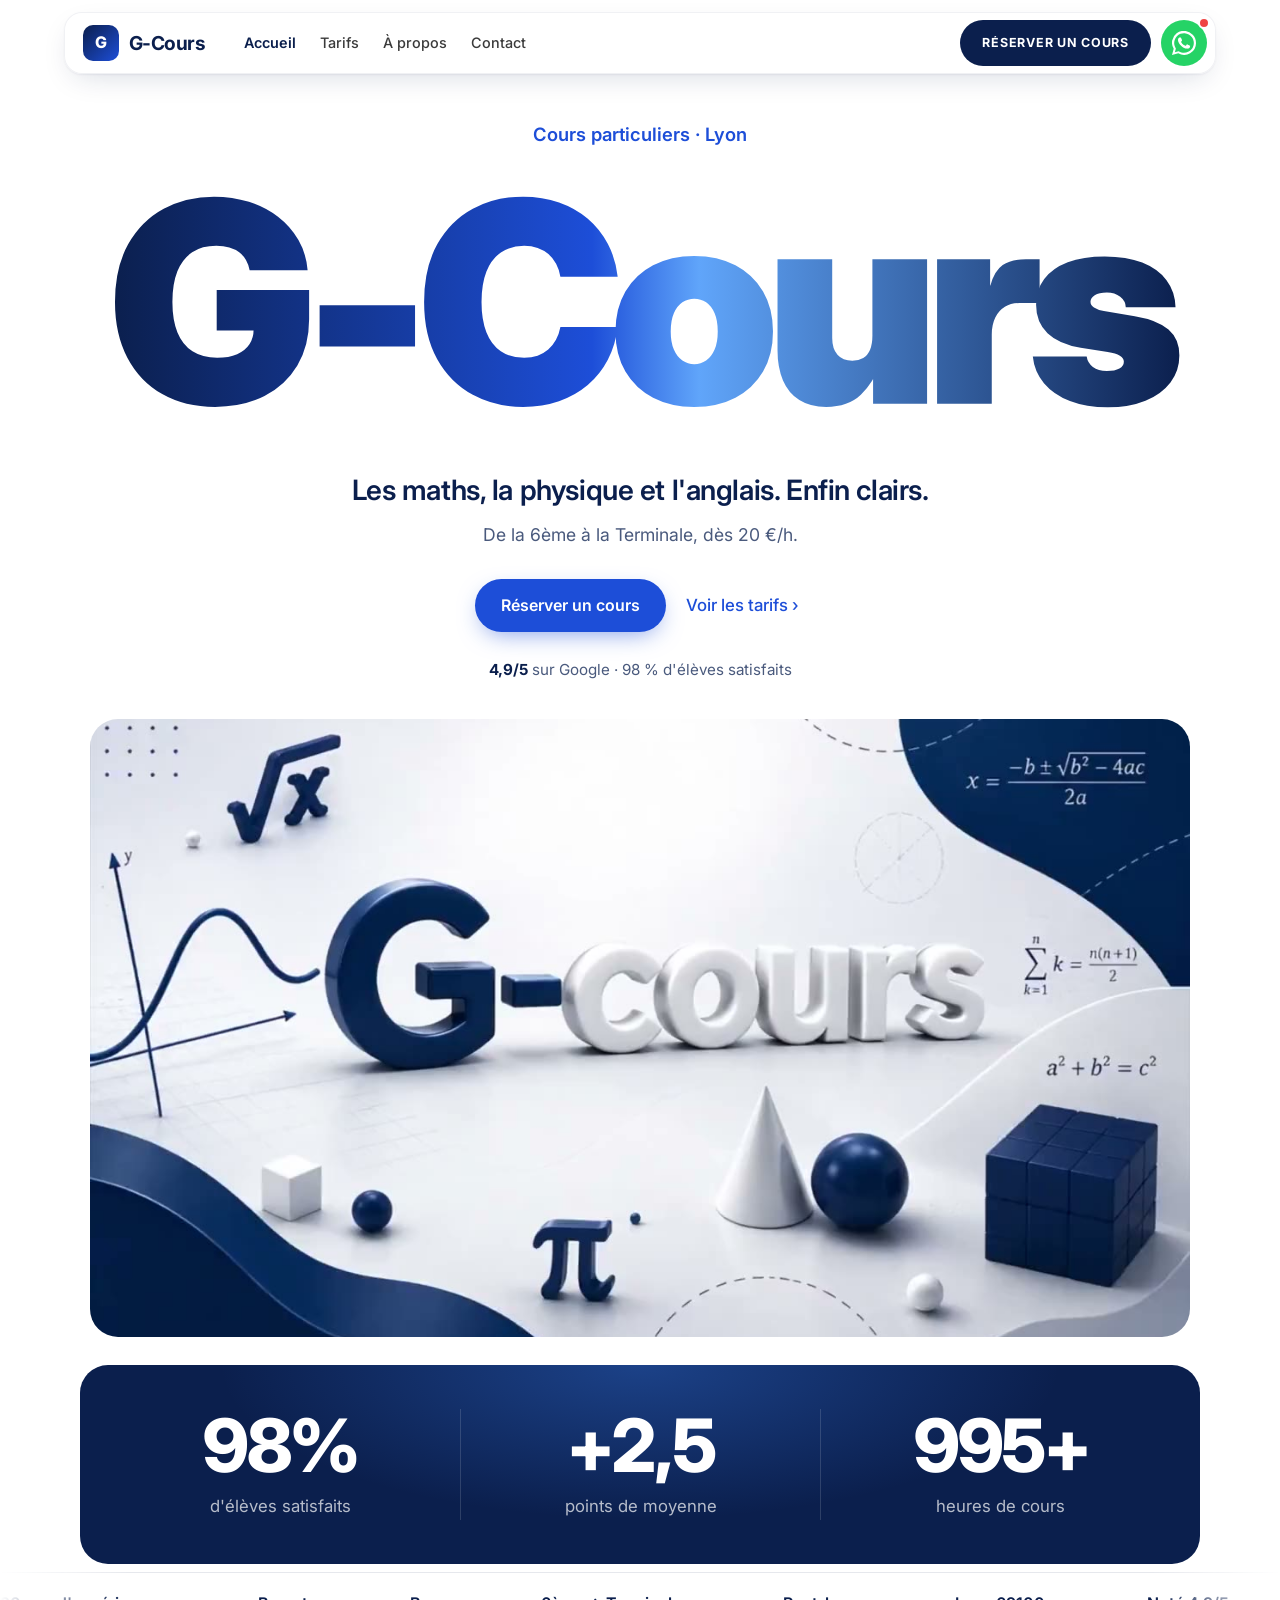
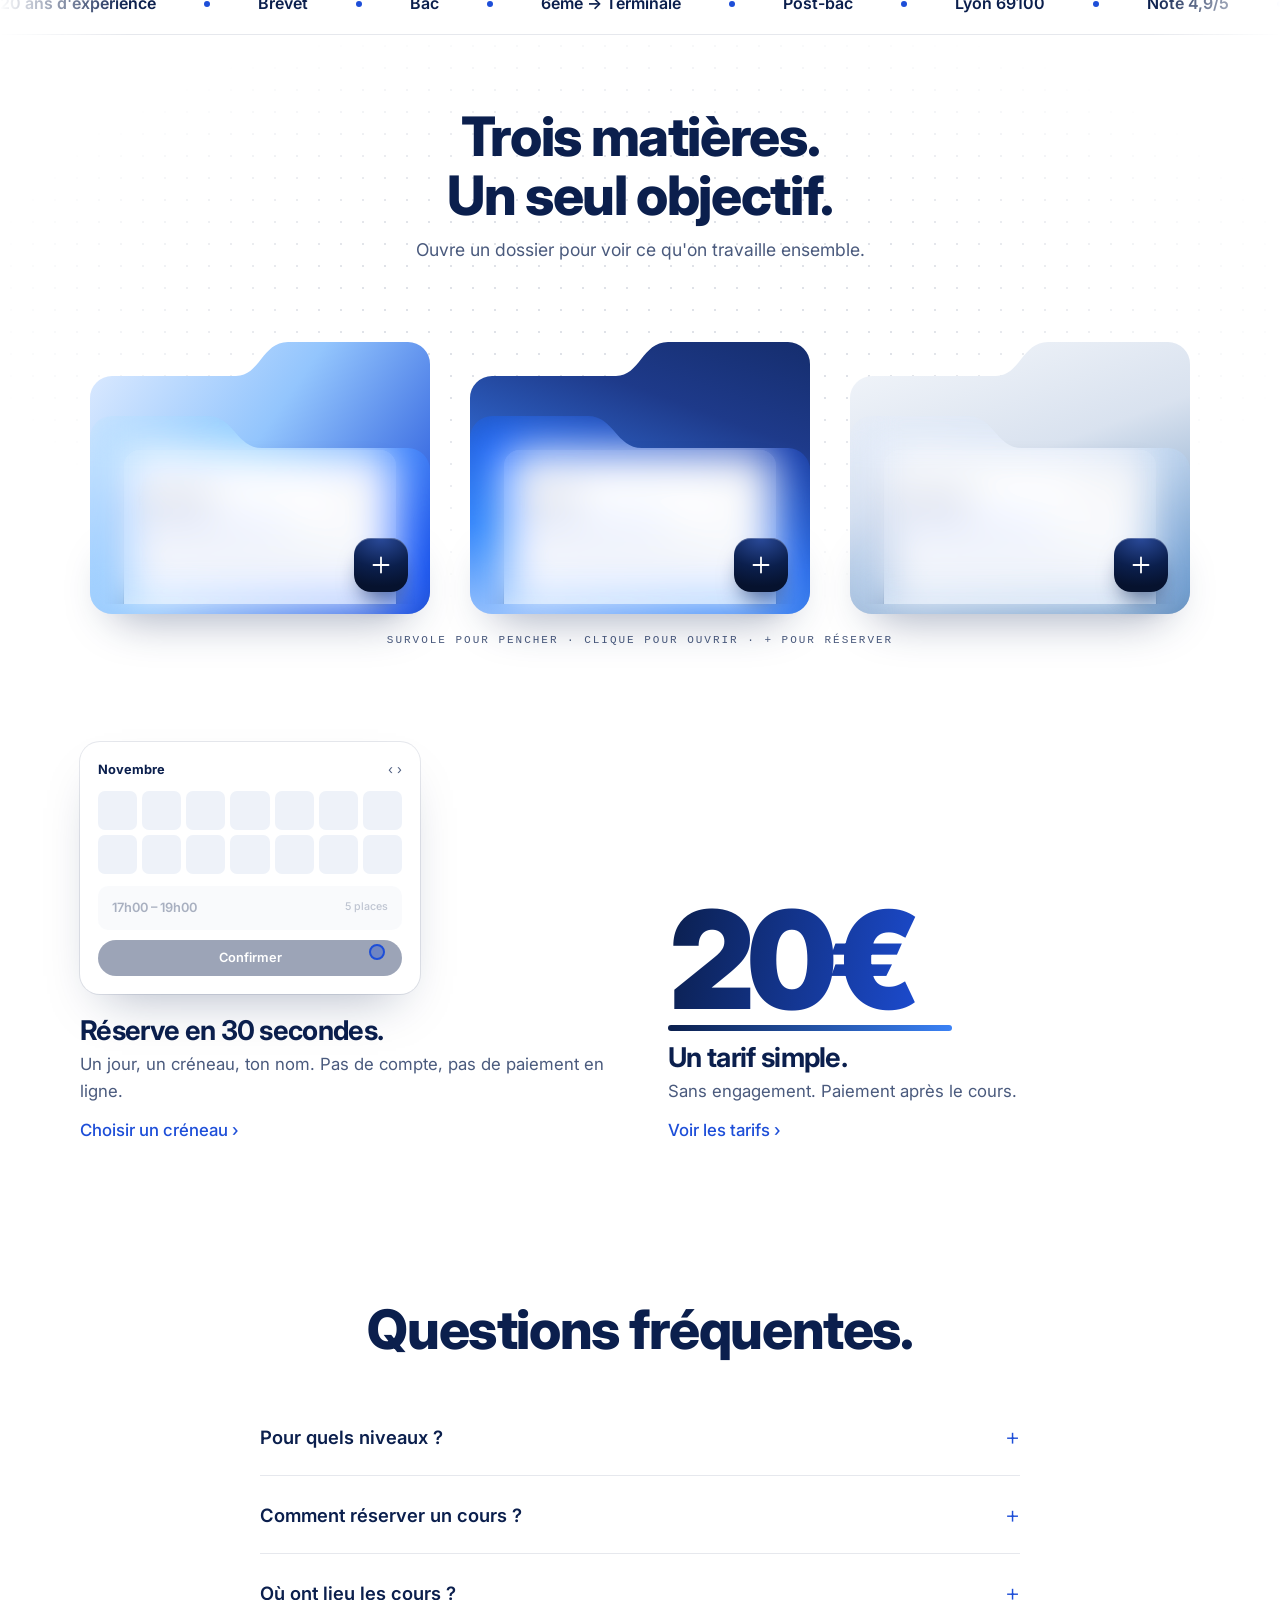
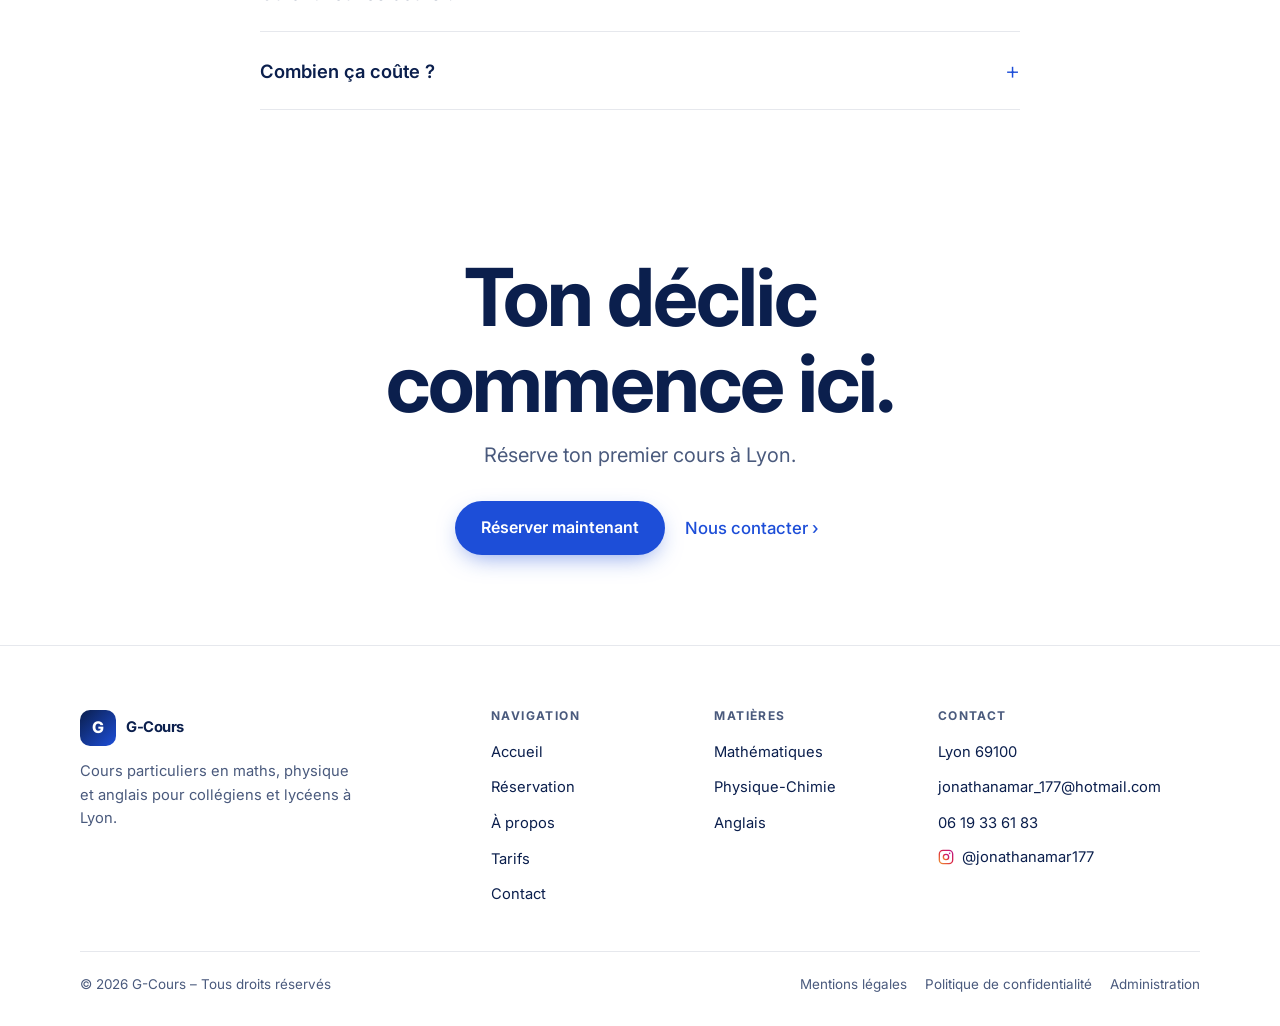
==== commit bdf17da5: "Point rouge déplacé sur le bouton WhatsApp Co-Authored-By: Claude Opus 5.5 <noreply@anthropic.com>" ====
--- a/index.html
+++ b/index.html
@@ -156,9 +156,9 @@
       </div>
     </div>
     <div class="nb-d">
-      <a href="./reservation.html" class="nb-cta"><span class="nb-cta-t"><span>Réserver un cours</span><span aria-hidden="true">Réserver un cours</span></span><i class="nb-dot" aria-hidden="true"></i></a>
+      <a href="./reservation.html" class="nb-cta"><span class="nb-cta-t"><span>Réserver un cours</span><span aria-hidden="true">Réserver un cours</span></span></a>
       <button class="burger" onclick="toggleNav()" aria-label="Ouvrir le menu" aria-expanded="false" id="burger-btn"><span></span><span></span></button>
-      <a class="nb-wa" href="https://wa.me/33619336183?text=Bonjour%2C%20je%20souhaite%20des%20informations%20sur%20les%20cours%20G-Cours" target="_blank" rel="noopener noreferrer" aria-label="Nous écrire sur WhatsApp"><svg width="24" height="24" viewBox="0 0 24 24" fill="#fff" aria-hidden="true"><path d="M17.5 14.4c-.3-.1-1.8-.9-2-1-.3-.1-.5-.1-.7.1-.2.3-.8 1-.9 1.2-.2.2-.3.2-.6.1-.3-.1-1.3-.5-2.4-1.5-.9-.8-1.5-1.8-1.7-2.1-.2-.3 0-.5.1-.6l.4-.5c.2-.2.2-.3.3-.5.1-.2 0-.4 0-.5l-.9-2.2c-.2-.6-.5-.5-.7-.5h-.6c-.2 0-.5.1-.8.4-.3.3-1 1-1 2.5s1.1 2.9 1.2 3.1c.1.2 2.1 3.2 5.1 4.5.7.3 1.3.5 1.7.6.7.2 1.4.2 1.9.1.6-.1 1.8-.7 2-1.4.2-.7.2-1.3.2-1.4-.1-.1-.3-.2-.6-.3zM12 21.8c-1.8 0-3.5-.5-5-1.4l-.4-.2-3.7 1 1-3.6-.2-.4A9.8 9.8 0 1 1 12 21.8zm8.4-18.2A11.8 11.8 0 0 0 1.7 17.8L0 24l6.3-1.7A11.8 11.8 0 0 0 24 12c0-3.2-1.2-6.1-3.5-8.4z"/></svg></a>
+      <a class="nb-wa" href="https://wa.me/33619336183?text=Bonjour%2C%20je%20souhaite%20des%20informations%20sur%20les%20cours%20G-Cours" target="_blank" rel="noopener noreferrer" aria-label="Nous écrire sur WhatsApp"><i class="nb-dot" aria-hidden="true"></i><svg width="24" height="24" viewBox="0 0 24 24" fill="#fff" aria-hidden="true"><path d="M17.5 14.4c-.3-.1-1.8-.9-2-1-.3-.1-.5-.1-.7.1-.2.3-.8 1-.9 1.2-.2.2-.3.2-.6.1-.3-.1-1.3-.5-2.4-1.5-.9-.8-1.5-1.8-1.7-2.1-.2-.3 0-.5.1-.6l.4-.5c.2-.2.2-.3.3-.5.1-.2 0-.4 0-.5l-.9-2.2c-.2-.6-.5-.5-.7-.5h-.6c-.2 0-.5.1-.8.4-.3.3-1 1-1 2.5s1.1 2.9 1.2 3.1c.1.2 2.1 3.2 5.1 4.5.7.3 1.3.5 1.7.6.7.2 1.4.2 1.9.1.6-.1 1.8-.7 2-1.4.2-.7.2-1.3.2-1.4-.1-.1-.3-.2-.6-.3zM12 21.8c-1.8 0-3.5-.5-5-1.4l-.4-.2-3.7 1 1-3.6-.2-.4A9.8 9.8 0 1 1 12 21.8zm8.4-18.2A11.8 11.8 0 0 0 1.7 17.8L0 24l6.3-1.7A11.8 11.8 0 0 0 24 12c0-3.2-1.2-6.1-3.5-8.4z"/></svg></a>
     </div>
   </div>
 </nav>
--- a/gc.css
+++ b/gc.css
@@ -46,7 +46,7 @@
 .nb-cta:hover .nb-cta-t span+span{transform:none}
 .nb-dot{position:absolute;top:-3px;right:-3px;width:12px;height:12px;border-radius:50%;background:#ef4444;border:2px solid #fff;animation:pulse 2s ease-in-out infinite}
 @keyframes pulse{50%{transform:scale(1.25)}}
-.nb-wa{flex:none;width:46px;height:46px;border-radius:50%;background:#25d366;display:grid;place-items:center;box-shadow:0 0 0 0 rgba(37,211,102,.55);animation:waglow 2.4s ease-out infinite;transition:transform .2s}
+.nb-wa{position:relative;flex:none;width:46px;height:46px;border-radius:50%;background:#25d366;display:grid;place-items:center;box-shadow:0 0 0 0 rgba(37,211,102,.55);animation:waglow 2.4s ease-out infinite;transition:transform .2s}
 .nb-wa:hover{transform:scale(1.07)}
 @keyframes waglow{0%{box-shadow:0 0 0 0 rgba(37,211,102,.5)}80%,100%{box-shadow:0 0 0 12px rgba(37,211,102,0)}}
 .burger{display:none;width:44px;height:44px;border:none;background:none;cursor:pointer;flex-direction:column;justify-content:center;align-items:center;gap:6px}
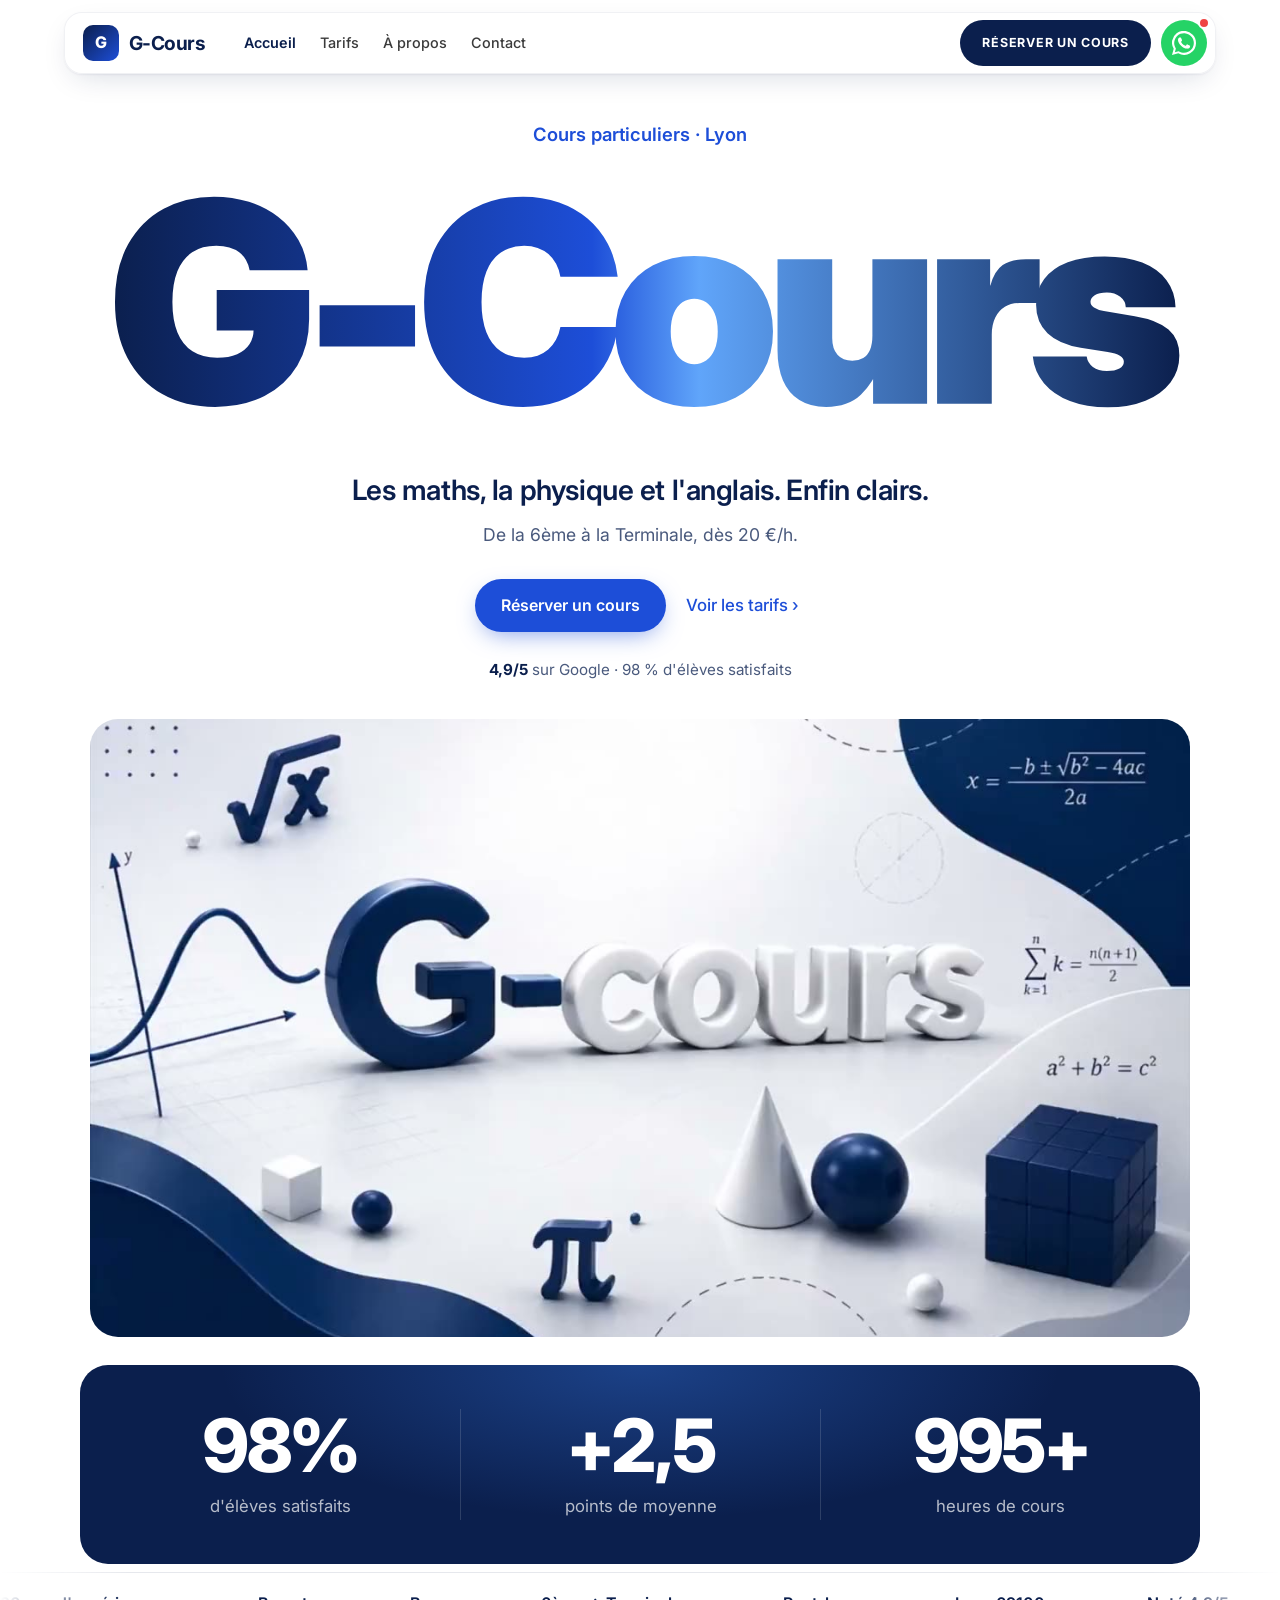
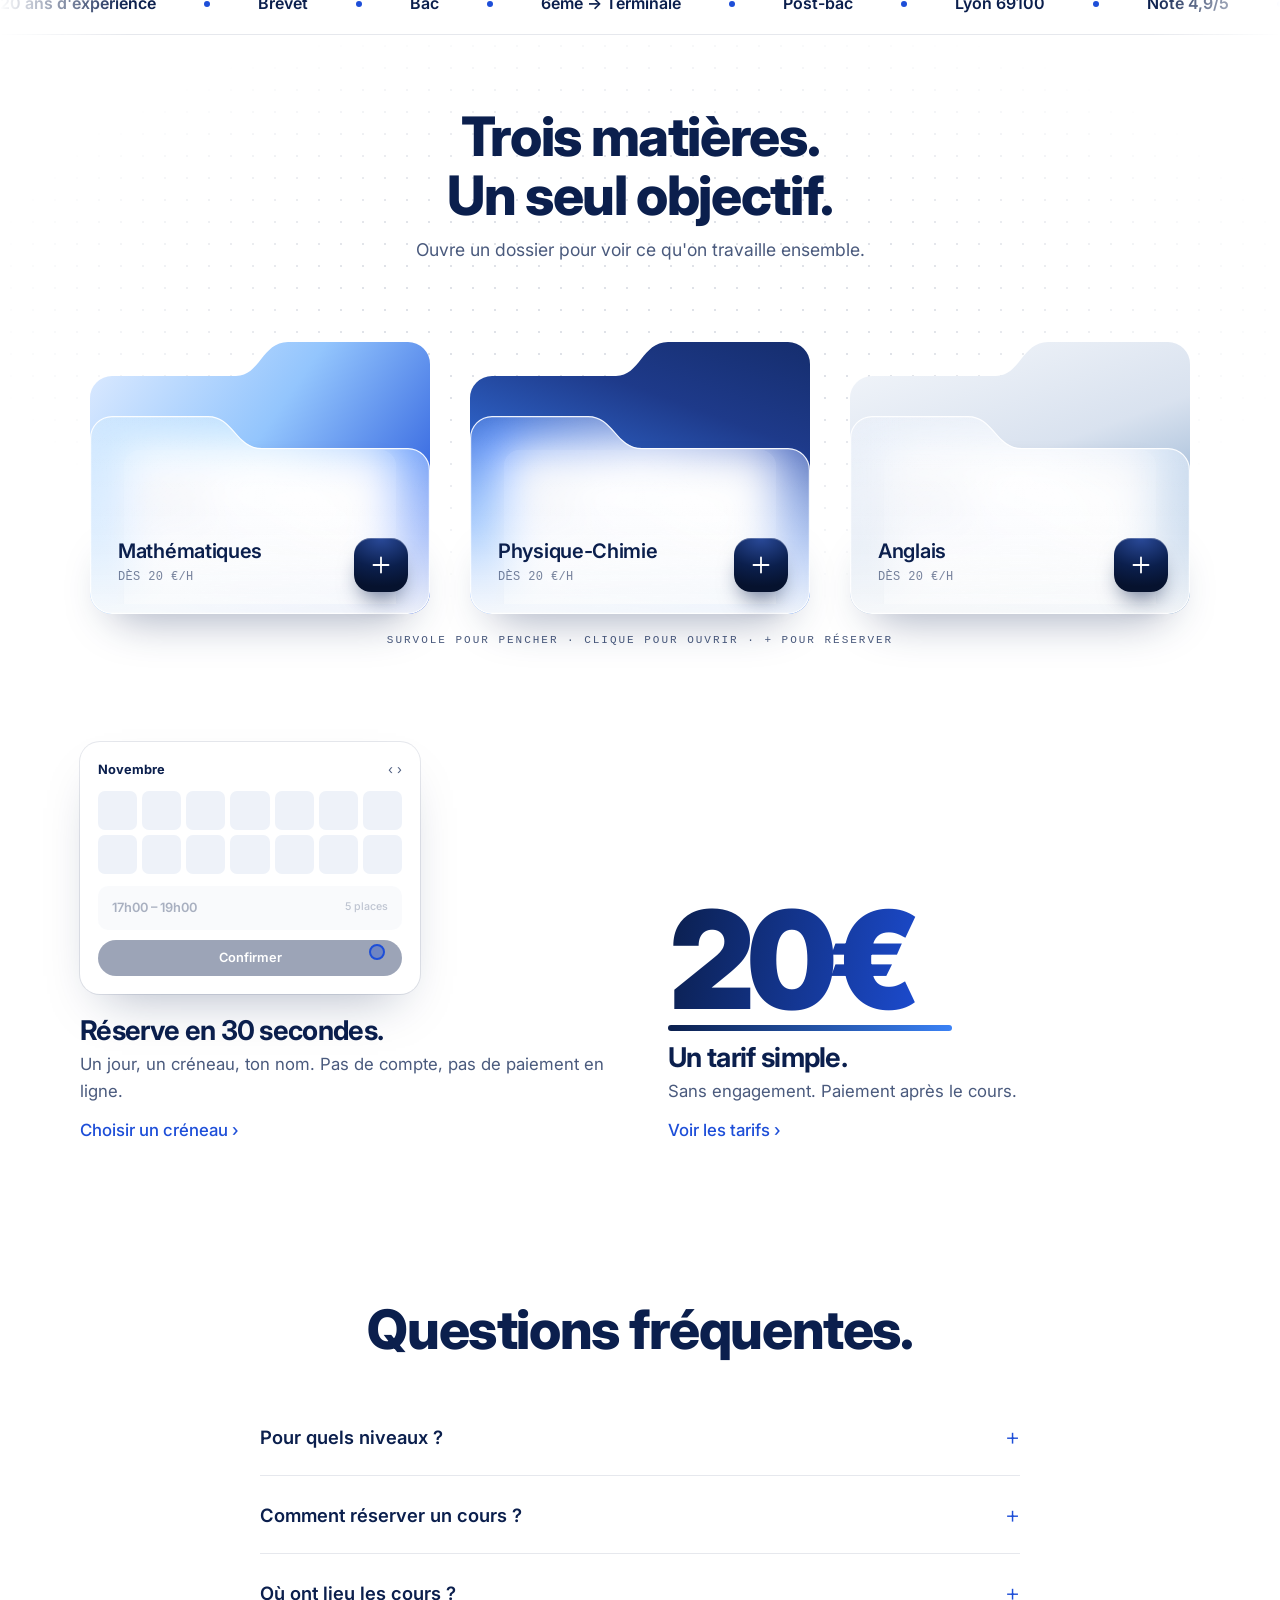
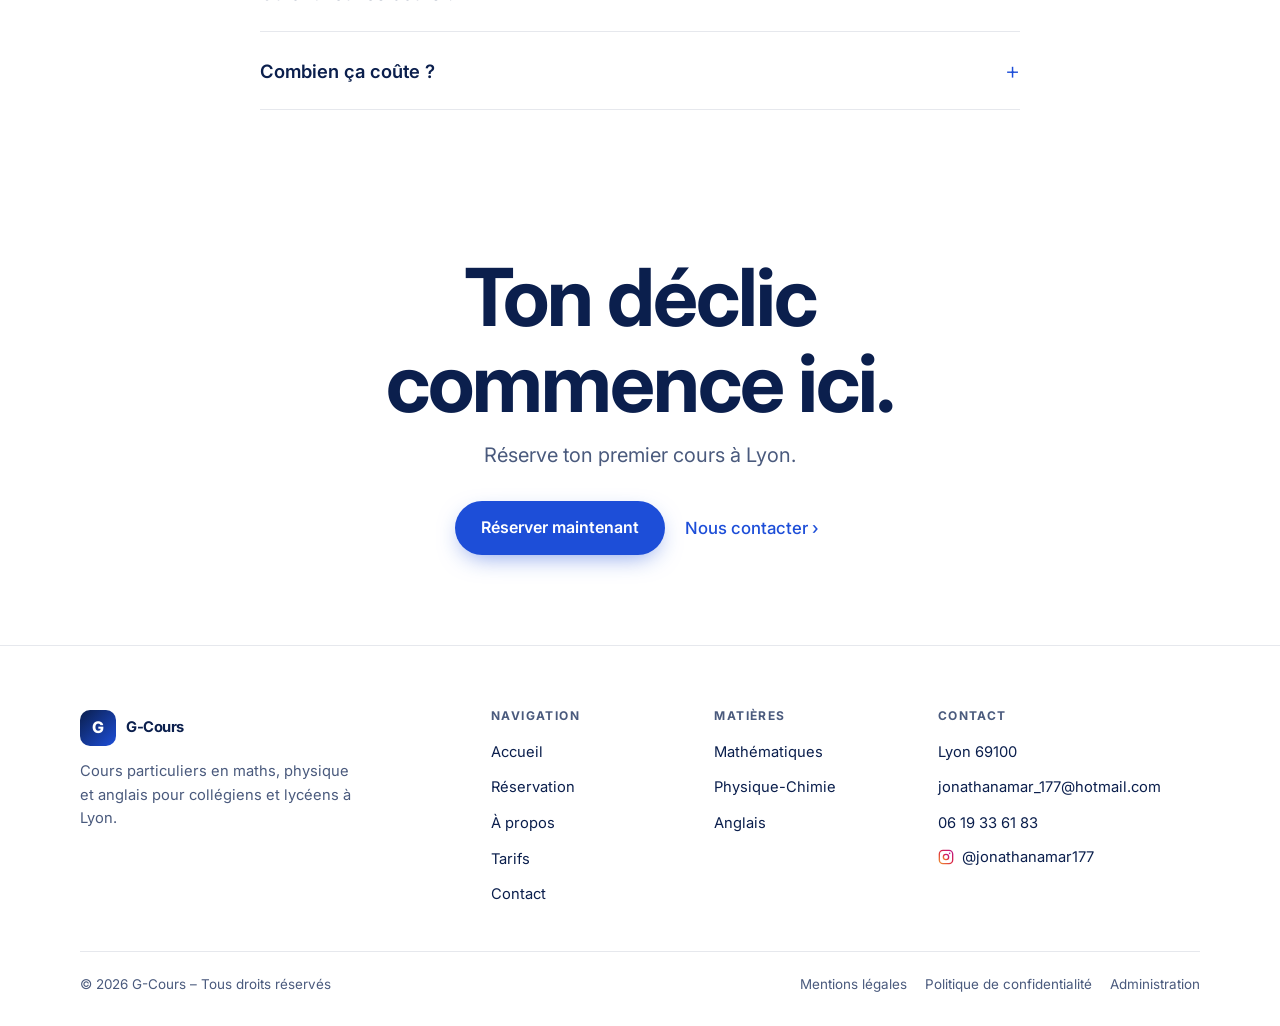
==== commit 69536cce: "Menu mobile : bouton Réserver un cours bleu marine en dernier Co-Authored-By: Claude Opus 5.5 <norep" ====
--- a/index.html
+++ b/index.html
@@ -164,10 +164,10 @@
 </nav>
 <nav class="mob" id="mob-nav" aria-label="Menu mobile">
   <a href="./index.html">Accueil</a>
-  <a href="./reservation.html">Réservation</a>
   <a href="./Tarifs.html">Tarifs</a>
   <a href="./a-propos.html">À propos</a>
   <a href="./contact.html">Contact</a>
+  <a href="./reservation.html" class="mob-cta">Réserver un cours</a>
 </nav>
 
 <main id="main">
--- a/gc.css
+++ b/gc.css
@@ -148,3 +148,5 @@
 .msg.ok{background:#e7f6ef;color:#0b6b4a}
 .msg.err{background:#fdecec;color:#a51c1c}
 @media(max-width:900px){.grid3,.grid2{grid-template-columns:1fr}}
+nav.mob a.mob-cta{margin-top:8px;background:#0b1f4d;color:#fff;text-align:center;border-radius:999px;font-size:.8rem;font-weight:700;letter-spacing:.06em;text-transform:uppercase;padding:16px}
+nav.mob a.mob-cta:hover{background:#1d4ed8}
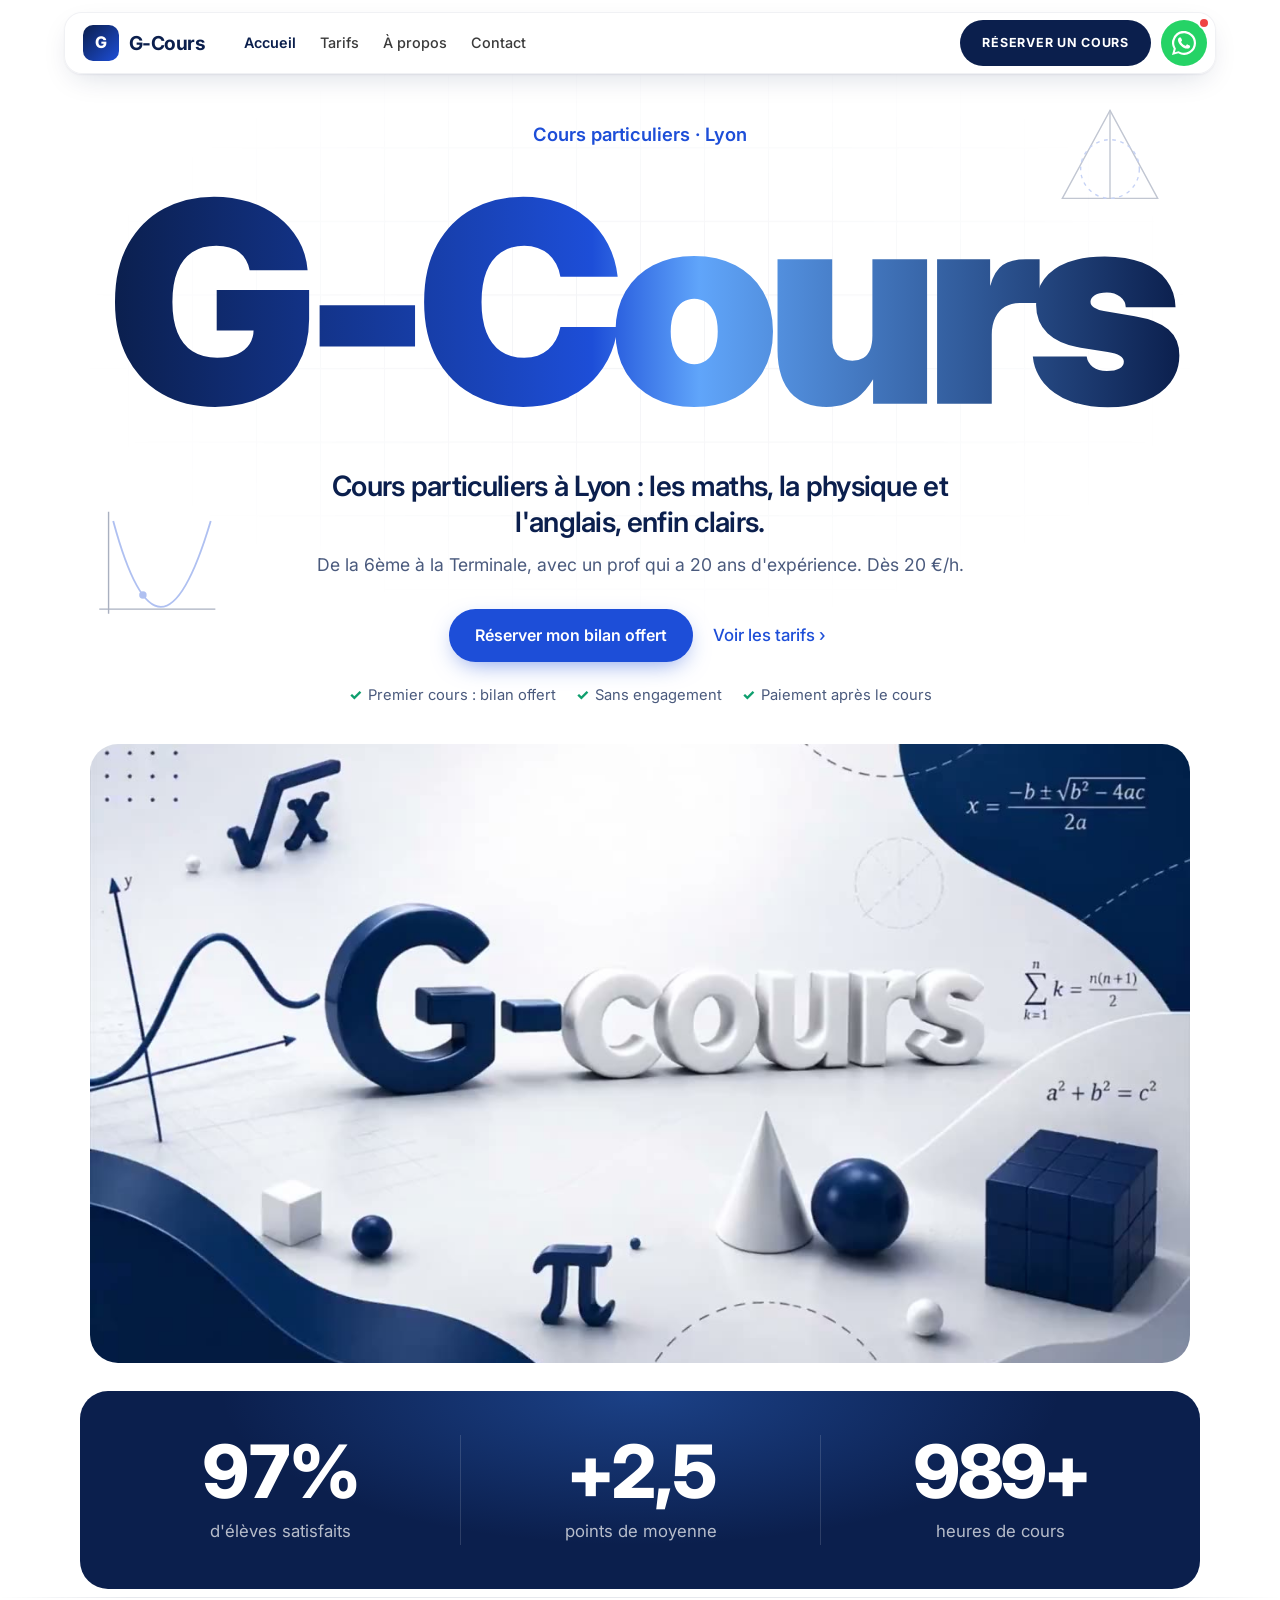
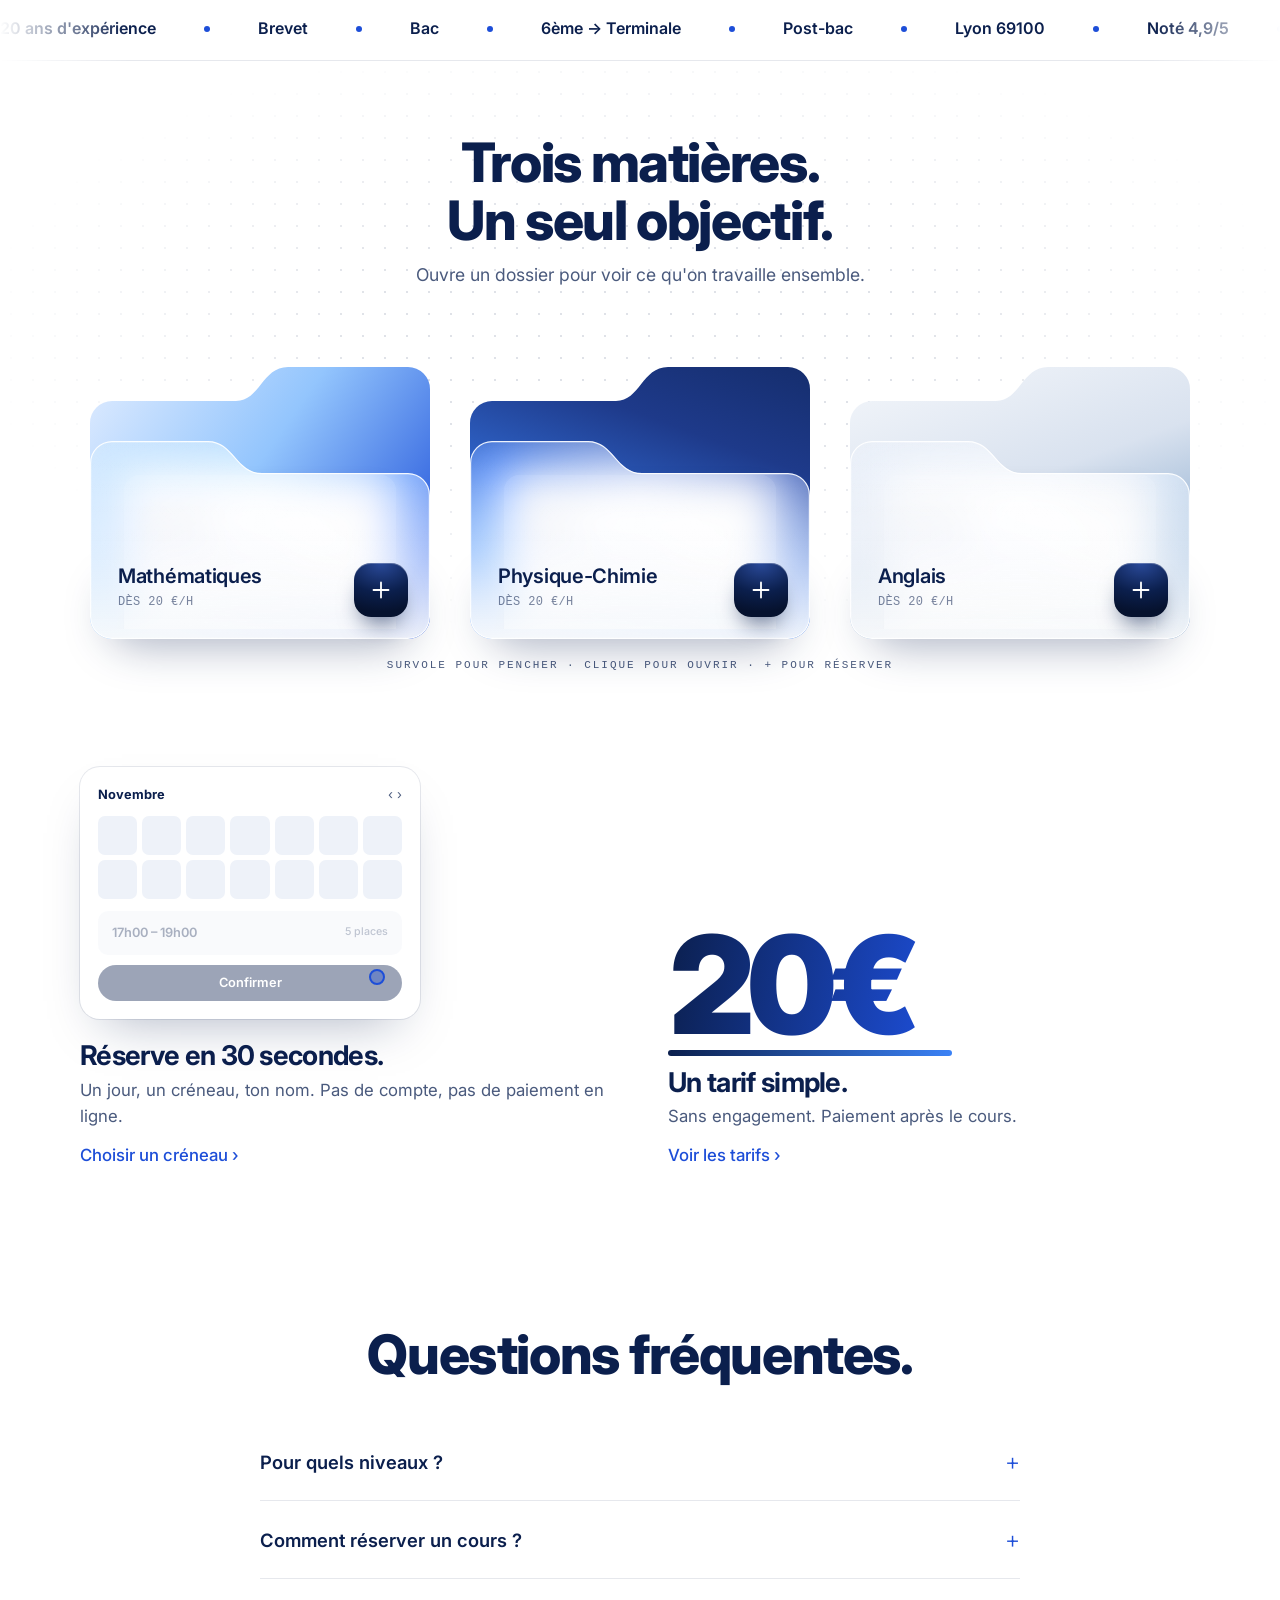
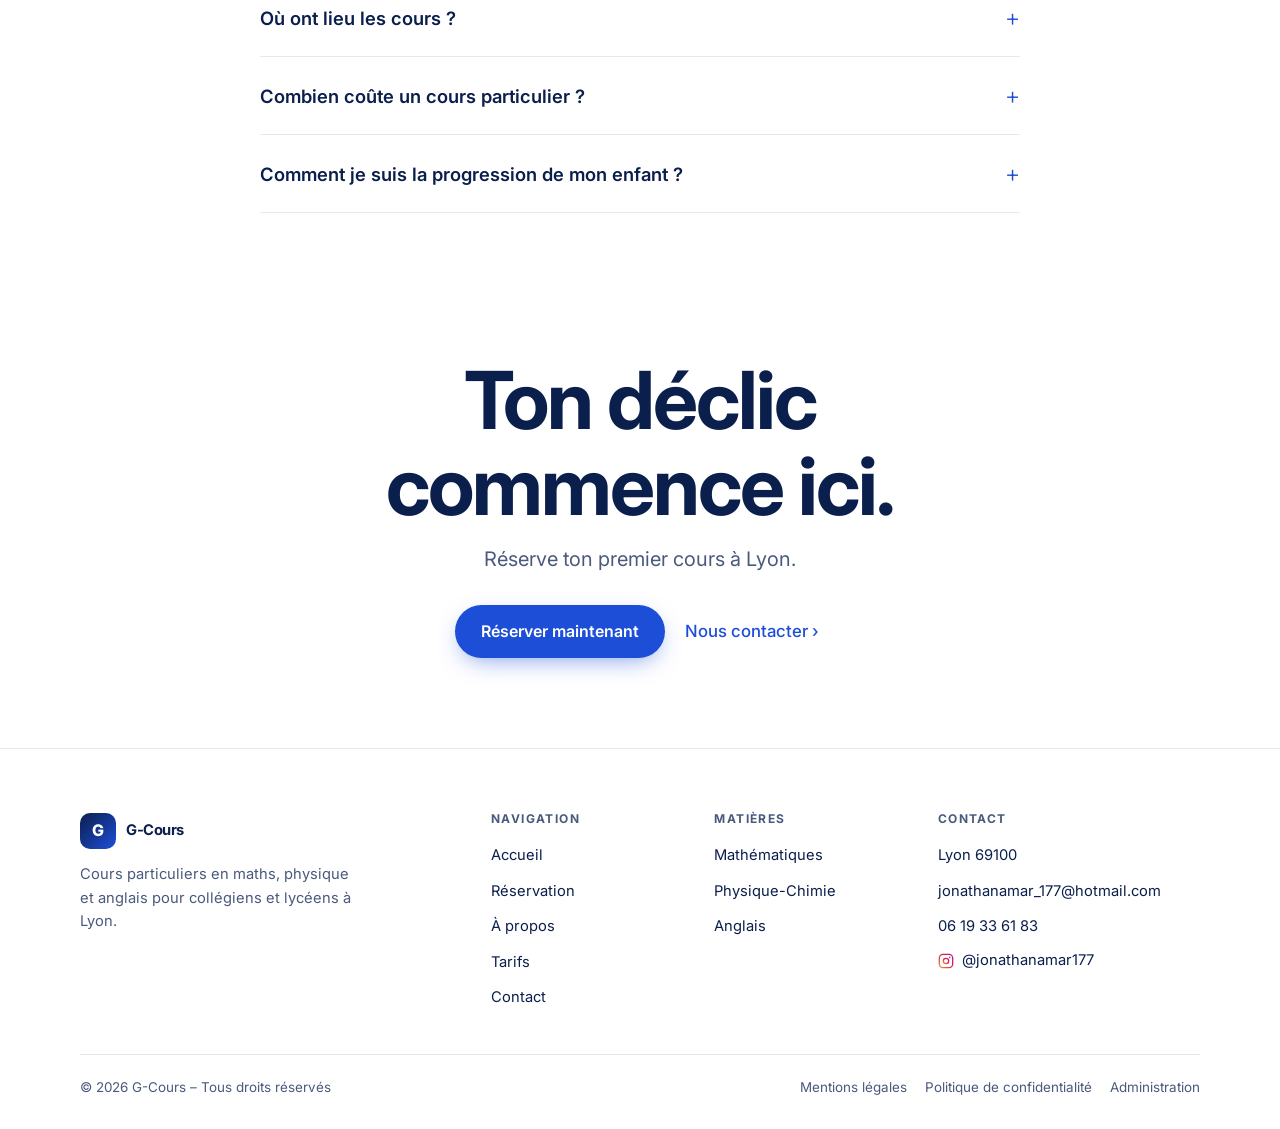
==== commit be734038: "Accueil : maths animées dans le hero, bilan offert mis en avant, meta Google + FAQ schema, CTA colla" ====
--- a/index.html
+++ b/index.html
@@ -2,18 +2,18 @@
 <html lang="fr">
 <head>
 <meta charset="UTF-8">
-<title>G-Cours – Cours particuliers à Lyon | Maths, Physique, Anglais</title>
+<title>Cours particuliers Maths, Physique, Anglais à Lyon | Bilan offert – G-Cours</title>
 <link rel="canonical" href="https://g-cours.fr/">
-<meta name="description" content="G-Cours : cours particuliers en maths, physique et anglais à Lyon pour collégiens et lycéens. Soutien scolaire personnalisé dès 20€/h. Réservation en ligne rapide.">
+<meta name="description" content="Votre enfant bloque en maths, physique ou anglais ? Cours particuliers à Lyon de la 6e à la Terminale avec un prof expérimenté (20 ans). 1er cours : bilan offert. Dès 20€/h, réservation en 30 s.">
 <meta name="robots" content="index, follow">
 <meta property="og:type" content="website">
 <meta property="og:url" content="https://g-cours.fr/">
-<meta property="og:title" content="G-Cours – Cours particuliers à Lyon | Maths, Physique, Anglais">
-<meta property="og:description" content="Cours particuliers en maths, physique et anglais à Lyon dès 20€/h. Soutien scolaire personnalisé pour collégiens et lycéens. Réservation en ligne.">
+<meta property="og:title" content="Cours particuliers Maths, Physique, Anglais à Lyon | Bilan offert – G-Cours">
+<meta property="og:description" content="Votre enfant bloque en maths, physique ou anglais ? Cours particuliers à Lyon de la 6e à la Terminale avec un prof expérimenté (20 ans). 1er cours : bilan offert. Dès 20€/h, réservation en 30 s.">
 <meta property="og:locale" content="fr_FR">
 <meta name="twitter:card" content="summary_large_image">
 <meta name="twitter:title" content="G-Cours – Cours particuliers à Lyon">
-<meta name="twitter:description" content="Cours particuliers en maths, physique et anglais à Lyon dès 20€/h. Réservation en ligne.">
+<meta name="twitter:description" content="Votre enfant bloque en maths, physique ou anglais ? Cours particuliers à Lyon de la 6e à la Terminale avec un prof expérimenté (20 ans). 1er cours : bilan offert. Dès 20€/h, réservation en 30 s.">
 <meta name="viewport" content="width=device-width, initial-scale=1.0">
 <meta name="theme-color" content="#ffffff">
 <link rel="icon" type="image/png" href="favicon.png">
@@ -30,7 +30,7 @@
 .logo-write text{font:900 250px -apple-system,BlinkMacSystemFont,'SF Pro Display','Inter',sans-serif;letter-spacing:-12px}
 .lw-fill{fill:url(#navy)}
 #navy stop{animation:none}
-.hero .lead{font-size:clamp(1.25rem,2.4vw,1.75rem);font-weight:600;color:var(--ink);max-width:720px;margin:10px auto 8px;letter-spacing:-.015em}
+.hero .lead-old{font-size:clamp(1.25rem,2.4vw,1.75rem);font-weight:600;color:var(--ink);max-width:720px;margin:10px auto 8px;letter-spacing:-.015em}
 .hero .lead2{color:var(--muted);font-size:1.1rem;margin-bottom:30px}
 .ctas{display:flex;gap:14px;justify-content:center;flex-wrap:wrap;align-items:center}
 .link{color:var(--primary);text-decoration:none;font-weight:500;font-size:1.05rem;padding:12px 6px;min-height:44px;display:inline-flex;align-items:center}
@@ -106,6 +106,29 @@
 .price-anim i{position:absolute;left:0;bottom:-10px;height:6px;width:100%;border-radius:3px;background:linear-gradient(90deg,#0b1f4d,#3b82f6);transform-origin:left;transform:scaleX(0);transition:transform 1.4s var(--ease) .3s}
 .rev.on .price-anim i{transform:scaleX(1)}
 @media(max-width:820px){.duo{grid-template-columns:1fr;gap:48px}}
+/* maths animées autour du titre */
+.mathfield{position:absolute;inset:0;pointer-events:none;z-index:0;overflow:hidden}
+.hero .wrap{position:relative;z-index:1}
+.m-grid{position:absolute;inset:0;width:100%;height:100%;-webkit-mask-image:radial-gradient(ellipse 60% 55% at 50% 45%,#000,transparent 75%);mask-image:radial-gradient(ellipse 60% 55% at 50% 45%,#000,transparent 75%)}
+.fm{position:absolute;font-family:'Times New Roman',Georgia,serif;font-style:italic;color:#1d4ed8;opacity:.0;white-space:nowrap;animation:fm 9s ease-in-out infinite;will-change:transform}
+.fm:nth-child(3n){color:#0b1f4d}.fm:nth-child(4n){color:#60a5fa}
+@keyframes fm{0%{opacity:0;transform:translateY(16px) rotate(-4deg)}15%,80%{opacity:.55}50%{transform:translateY(-14px) rotate(4deg)}100%{opacity:0;transform:translateY(-30px) rotate(0)}}
+.m-curve{position:absolute;left:-2%;width:104%;top:60%;height:120px;fill:none;stroke:#1d4ed8;stroke-width:2;opacity:.18;stroke-dasharray:1400;stroke-dashoffset:1400;animation:draw 6s ease-in-out infinite alternate}
+@keyframes draw{to{stroke-dashoffset:0}}
+.m-geo{position:absolute;top:14%;right:9%;width:110px;fill:none;stroke:#0b1f4d;stroke-width:1.5;opacity:.25;animation:spin 30s linear infinite}
+.m-geo circle{stroke:#1d4ed8;stroke-dasharray:4 5}
+@keyframes spin{to{transform:rotate(1turn)}}
+.m-axes{position:absolute;bottom:16%;left:7%;width:130px;fill:none;stroke:#0b1f4d;stroke-width:1.5;opacity:.35}
+.m-axes .par{stroke:#1d4ed8;stroke-width:2}
+.m-axes .pt{fill:#1d4ed8;stroke:none}
+.logo-wrap{margin:0 auto}
+.hero h1.lead{font-size:clamp(1.25rem,2.4vw,1.75rem);font-weight:600;line-height:1.3;max-width:720px;margin:10px auto 10px}
+.reassure{display:flex;justify-content:center;flex-wrap:wrap;gap:8px 20px;margin-top:22px;font-size:.92rem;color:var(--muted)}
+.reassure span::before{content:'✓';color:#0f9f6e;font-weight:800;margin-right:6px}
+@media(max-width:700px){.fm:nth-child(n+11){display:none}.m-geo,.m-axes{display:none}.fm{font-size:1rem!important}}
+/* barre de réservation collée en bas sur mobile */
+.sticky-cta{display:none}
+@media(max-width:700px){.sticky-cta{display:flex;position:fixed;left:12px;right:12px;bottom:12px;z-index:900;height:54px;border-radius:999px;background:#0b1f4d;color:#fff;text-decoration:none;font-weight:700;align-items:center;justify-content:center;gap:8px;box-shadow:0 14px 30px -10px rgba(11,31,77,.6);transform:translateY(90px);transition:transform .4s var(--ease)}.sticky-cta.show{transform:none}footer{padding-bottom:90px}}
 /* FAQ */
 .faq{max-width:760px;margin:40px auto 0;text-align:left}
 .q{border-bottom:1px solid var(--line)}
@@ -143,6 +166,7 @@
   "aggregateRating": {"@type":"AggregateRating","ratingValue":"4.9","reviewCount":"98","bestRating":"5"}
 }
 </script>
+<script type="application/ld+json">{"@context": "https://schema.org", "@type": "FAQPage", "mainEntity": [{"@type": "Question", "name": "Pour quels niveaux ?", "acceptedAnswer": {"@type": "Answer", "text": "Collégiens et lycéens, de la 6ème à la Terminale, en maths, physique-chimie et anglais. Aussi en post-bac."}}, {"@type": "Question", "name": "Comment réserver un cours ?", "acceptedAnswer": {"@type": "Answer", "text": "En ligne sur la page Réservation : un jour, un créneau, votre nom et la matière. Sans compte et sans paiement en ligne."}}, {"@type": "Question", "name": "Où ont lieu les cours ?", "acceptedAnswer": {"@type": "Answer", "text": "7 rue Jean-Claude Vivant, Lyon 69100."}}, {"@type": "Question", "name": "Combien coûte un cours particulier ?", "acceptedAnswer": {"@type": "Answer", "text": "À partir de 20 € de l'heure au collège et au lycée, 23 € en post-bac. Le premier cours commence par un bilan offert."}}, {"@type": "Question", "name": "Comment je suis la progression de mon enfant ?", "acceptedAnswer": {"@type": "Answer", "text": "Un bilan régulier vous indique les acquis et les axes de travail. Vous pouvez joindre le professeur par téléphone ou WhatsApp."}}]}</script>
 </head>
 <body>
 <a href="#main" class="skip">Passer au contenu principal</a>
@@ -172,10 +196,17 @@
 
 <main id="main">
 <header class="hero">
+  <div class="mathfield" aria-hidden="true">
+    <svg class="m-grid" viewBox="0 0 600 300" preserveAspectRatio="none"><defs><pattern id="sq" width="30" height="30" patternUnits="userSpaceOnUse"><path d="M30 0H0V30" fill="none" stroke="rgba(11,31,77,.06)"/></pattern></defs><rect width="600" height="300" fill="url(#sq)"/></svg>
+    <svg class="m-curve" viewBox="0 0 600 160" preserveAspectRatio="none"><path d="M0 80 C 50 0, 100 0, 150 80 S 250 160, 300 80 S 400 0, 450 80 S 550 160, 600 80"/></svg>
+    <svg class="m-geo" viewBox="0 0 120 120"><polygon points="60,8 112,104 8,104"/><circle cx="60" cy="72" r="32"/><line x1="60" y1="8" x2="60" y2="104"/></svg>
+    <svg class="m-axes" viewBox="0 0 140 120"><path d="M10 110H135M20 115V5"/><path class="par" d="M25 15 Q 75 200 130 15"/><circle class="pt" r="4"><animateMotion dur="5s" repeatCount="indefinite" path="M25 15 Q 75 200 130 15"/></circle></svg>
+    <span class="fm" style="top:12%;left:8%;animation-delay:0s;font-size:1.3rem">x²+y²=r²</span><span class="fm" style="top:6%;left:22%;animation-delay:-2s;font-size:3.2rem">π</span><span class="fm" style="top:18%;left:74%;animation-delay:-4s;font-size:1.2rem">∫₀¹ f(x)dx</span><span class="fm" style="top:68%;left:6%;animation-delay:-1s;font-size:2.4rem">√2</span><span class="fm" style="top:62%;left:80%;animation-delay:-3s;font-size:1.4rem">E = mc²</span><span class="fm" style="top:34%;left:90%;animation-delay:-5s;font-size:3rem">Σ</span><span class="fm" style="top:80%;left:20%;animation-delay:-2.5s;font-size:1.3rem">sin θ</span><span class="fm" style="top:84%;left:66%;animation-delay:-1.5s;font-size:1.15rem">Δ = b²−4ac</span><span class="fm" style="top:40%;left:3%;animation-delay:-3.5s;font-size:1.2rem">F = m·a</span><span class="fm" style="top:8%;left:58%;animation-delay:-6s;font-size:2.6rem">∞</span><span class="fm" style="top:74%;left:42%;animation-delay:-4.5s;font-size:1.3rem">H₂O</span><span class="fm" style="top:90%;left:40%;animation-delay:-2s;font-size:1rem">the past simple</span><span class="fm" style="top:26%;left:16%;animation-delay:-1s;font-size:1.6rem">f′(x)</span><span class="fm" style="top:50%;left:94%;animation-delay:-3s;font-size:1.8rem">a/b</span>
+  </div>
   <div class="wrap">
     <p class="eyebrow">Cours particuliers · Lyon</p>
-    <h1 style="margin:0">
-      <svg class="logo-write" viewBox="0 0 1000 270" role="img" aria-label="G-Cours">
+    <div class="logo-wrap" aria-hidden="true">
+      <svg class="logo-write" viewBox="0 0 1000 270">
         <defs>
           <linearGradient id="navy" x1="0" y1="0" x2="1" y2="0">
             <stop offset="0" stop-color="#0b1f4d"/><stop offset=".45" stop-color="#1d4ed8"/><stop offset=".55" stop-color="#60a5fa"/><stop offset="1" stop-color="#0b1f4d"/>
@@ -183,14 +214,14 @@
         </defs>
         <text class="lw-fill" x="500" y="222" text-anchor="middle">G-Cours</text>
       </svg>
-    </h1>
-    <p class="lead rev">Les maths, la physique et l'anglais. Enfin clairs.</p>
-    <p class="lead2 rev">De la 6ème à la Terminale, dès 20 €/h.</p>
-    <div class="ctas rev">
-      <a href="./reservation.html" class="btn btn-p">Réserver un cours</a>
+    </div>
+    <h1 class="lead">Cours particuliers à Lyon : les maths, la physique et l'anglais, enfin clairs.</h1>
+    <p class="lead2">De la 6ème à la Terminale, avec un prof qui a 20 ans d'expérience. Dès 20 €/h.</p>
+    <div class="ctas">
+      <a href="./reservation.html" class="btn btn-p">Réserver mon bilan offert</a>
       <a href="./Tarifs.html" class="link">Voir les tarifs ›</a>
     </div>
-    <p class="trust rev"><b>4,9/5</b> sur Google · 98 % d'élèves satisfaits</p>
+    <div class="reassure"><span>Premier cours : bilan offert</span><span>Sans engagement</span><span>Paiement après le cours</span></div>
   </div>
 </header>
 
@@ -308,10 +339,11 @@
   <div class="wrap center">
     <h2 class="h2 rev" id="t-f">Questions fréquentes.</h2>
     <div class="faq">
-      <div class="q"><button type="button" aria-expanded="false">Pour quels niveaux ?<span aria-hidden="true">+</span></button><div class="a"><div><p>Collégiens et lycéens, de la 6ème à la Terminale, en maths, physique-chimie et anglais.</p></div></div></div>
-      <div class="q"><button type="button" aria-expanded="false">Comment réserver un cours ?<span aria-hidden="true">+</span></button><div class="a"><div><p>Sur la page Réservation : un jour, un créneau, ton nom et ta matière. C'est fait.</p></div></div></div>
+      <div class="q"><button type="button" aria-expanded="false">Pour quels niveaux ?<span aria-hidden="true">+</span></button><div class="a"><div><p>Collégiens et lycéens, de la 6ème à la Terminale, en maths, physique-chimie et anglais. Aussi en post-bac.</p></div></div></div>
+      <div class="q"><button type="button" aria-expanded="false">Comment réserver un cours ?<span aria-hidden="true">+</span></button><div class="a"><div><p>En ligne sur la page Réservation : un jour, un créneau, votre nom et la matière. Sans compte et sans paiement en ligne.</p></div></div></div>
       <div class="q"><button type="button" aria-expanded="false">Où ont lieu les cours ?<span aria-hidden="true">+</span></button><div class="a"><div><p>7 rue Jean-Claude Vivant, Lyon 69100.</p></div></div></div>
-      <div class="q"><button type="button" aria-expanded="false">Combien ça coûte ?<span aria-hidden="true">+</span></button><div class="a"><div><p>À partir de 20 € de l'heure. Tous les détails sont sur la page Tarifs.</p></div></div></div>
+      <div class="q"><button type="button" aria-expanded="false">Combien coûte un cours particulier ?<span aria-hidden="true">+</span></button><div class="a"><div><p>À partir de 20 € de l'heure au collège et au lycée, 23 € en post-bac. Le premier cours commence par un bilan offert.</p></div></div></div>
+      <div class="q"><button type="button" aria-expanded="false">Comment je suis la progression de mon enfant ?<span aria-hidden="true">+</span></button><div class="a"><div><p>Un bilan régulier vous indique les acquis et les axes de travail. Vous pouvez joindre le professeur par téléphone ou WhatsApp.</p></div></div></div>
     </div>
   </div>
 </section>
@@ -325,6 +357,8 @@
   </div>
 </section>
 </main>
+
+<a href="./reservation.html" class="sticky-cta" id="stickyCta">Réserver mon bilan offert →</a>
 
 <footer>
   <div class="wrap">
@@ -349,6 +383,10 @@
 <script src="./gc.js"></script>
 <script src="./folder.js"></script>
 <script>
+(function(){const c=document.getElementById('stickyCta'),h=document.querySelector('.hero');
+addEventListener('scroll',()=>c.classList.toggle('show',h.getBoundingClientRect().bottom<0),{passive:true})})();
+</script>
+<script>
 document.querySelectorAll('.q button').forEach(b=>b.addEventListener('click',()=>{
   const o=b.parentElement.classList.toggle('open');b.setAttribute('aria-expanded',o);
 }));
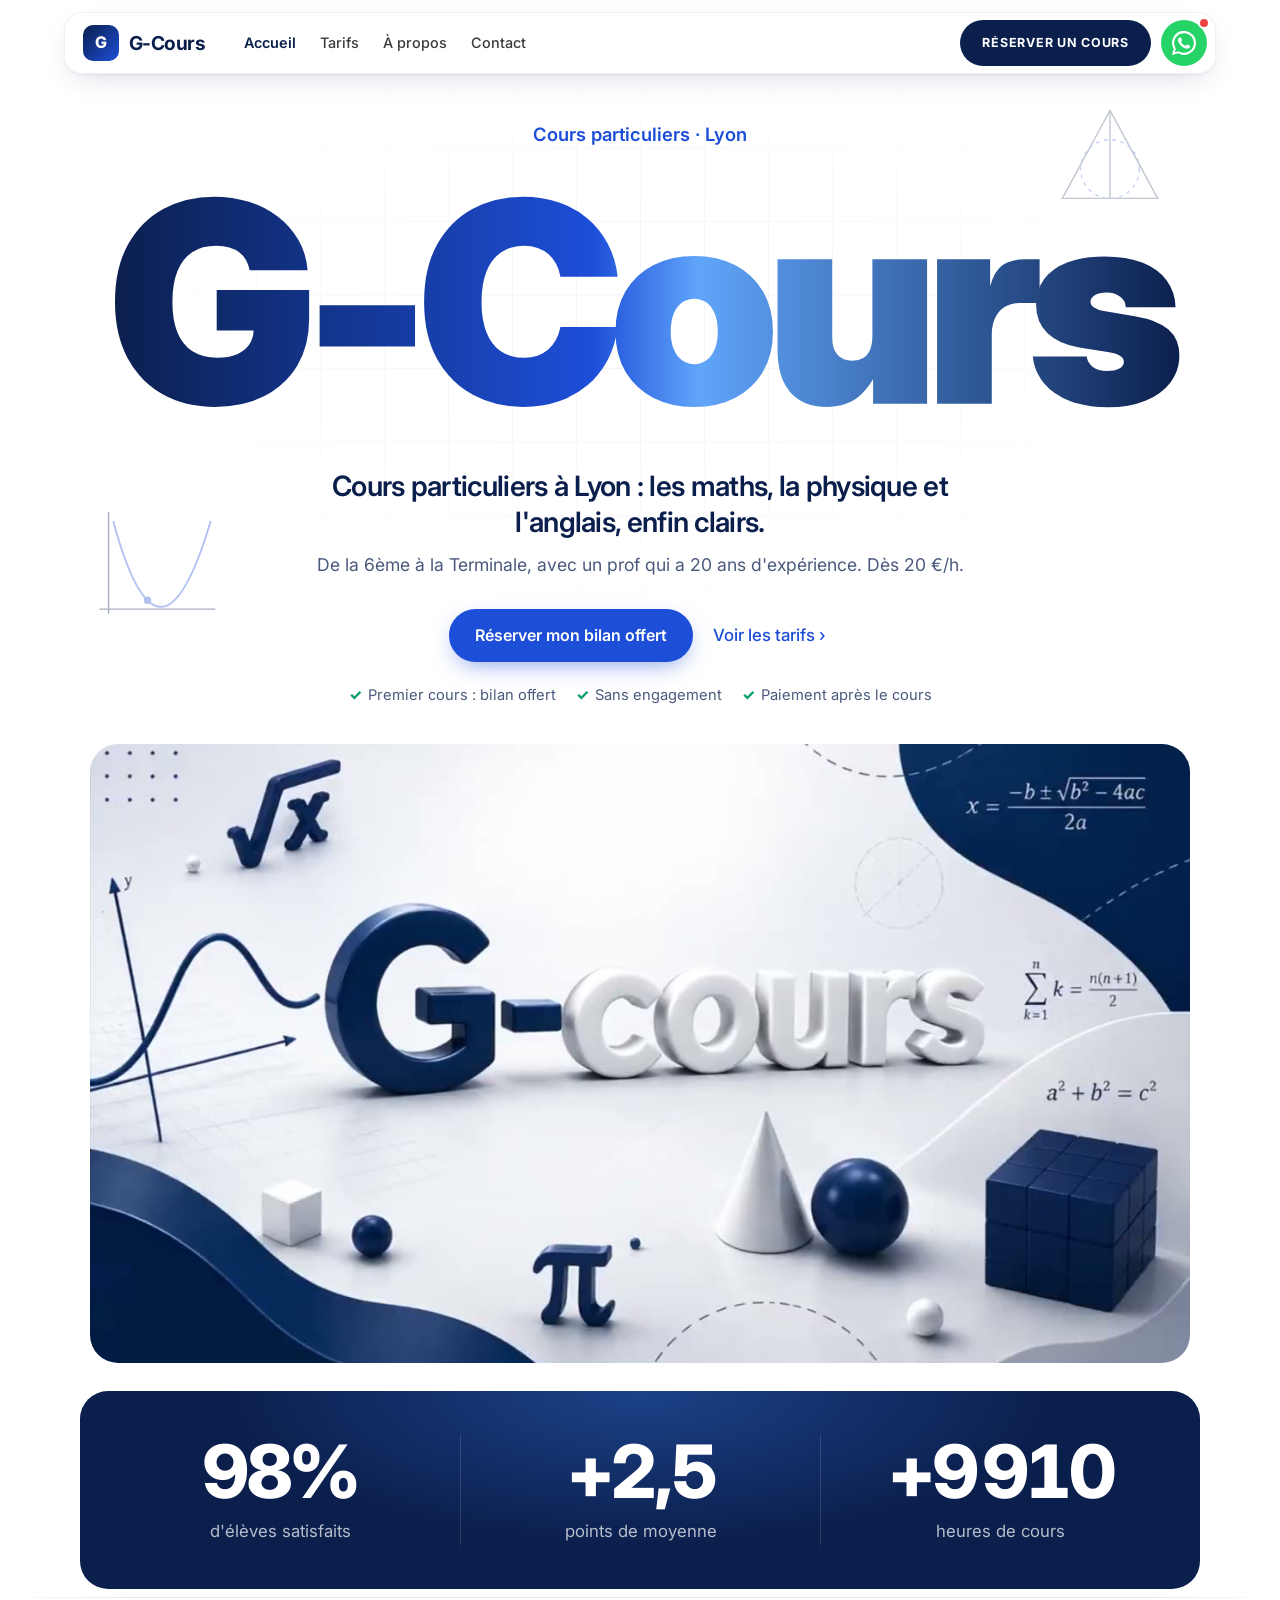
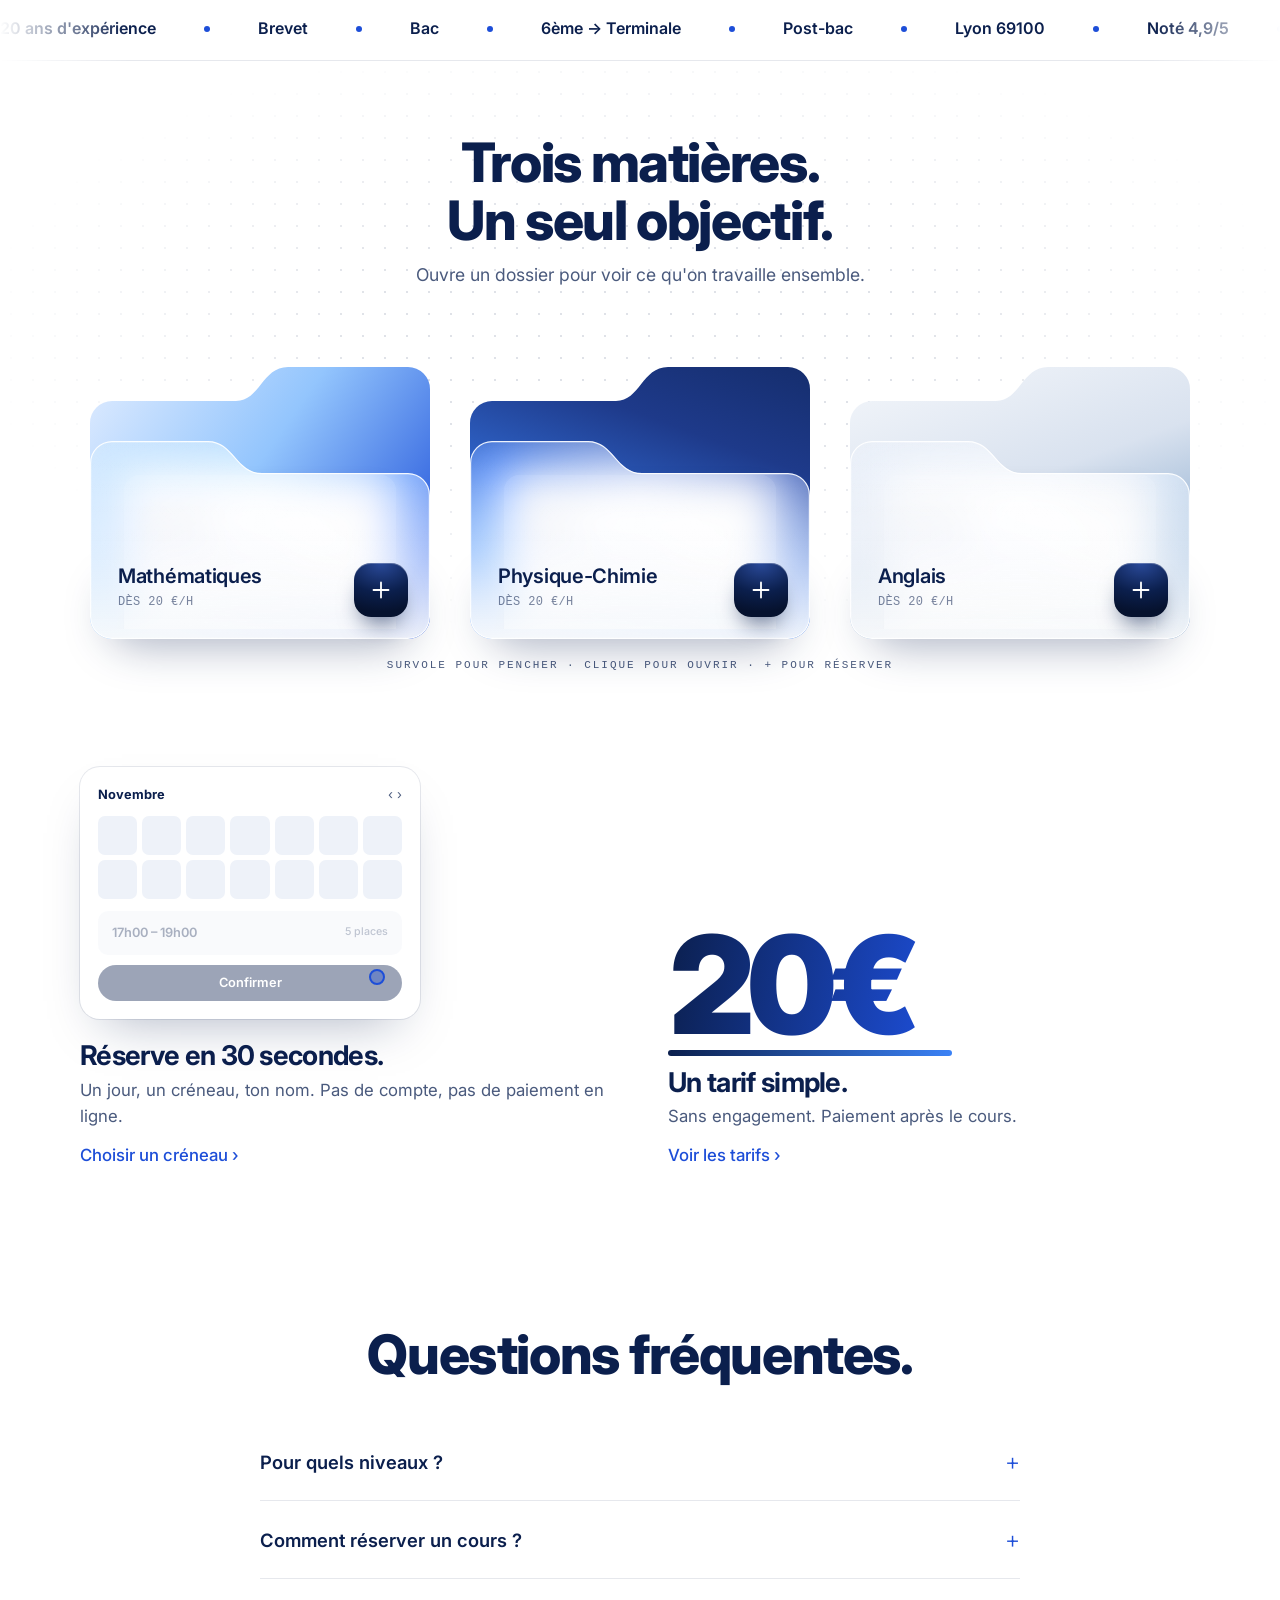
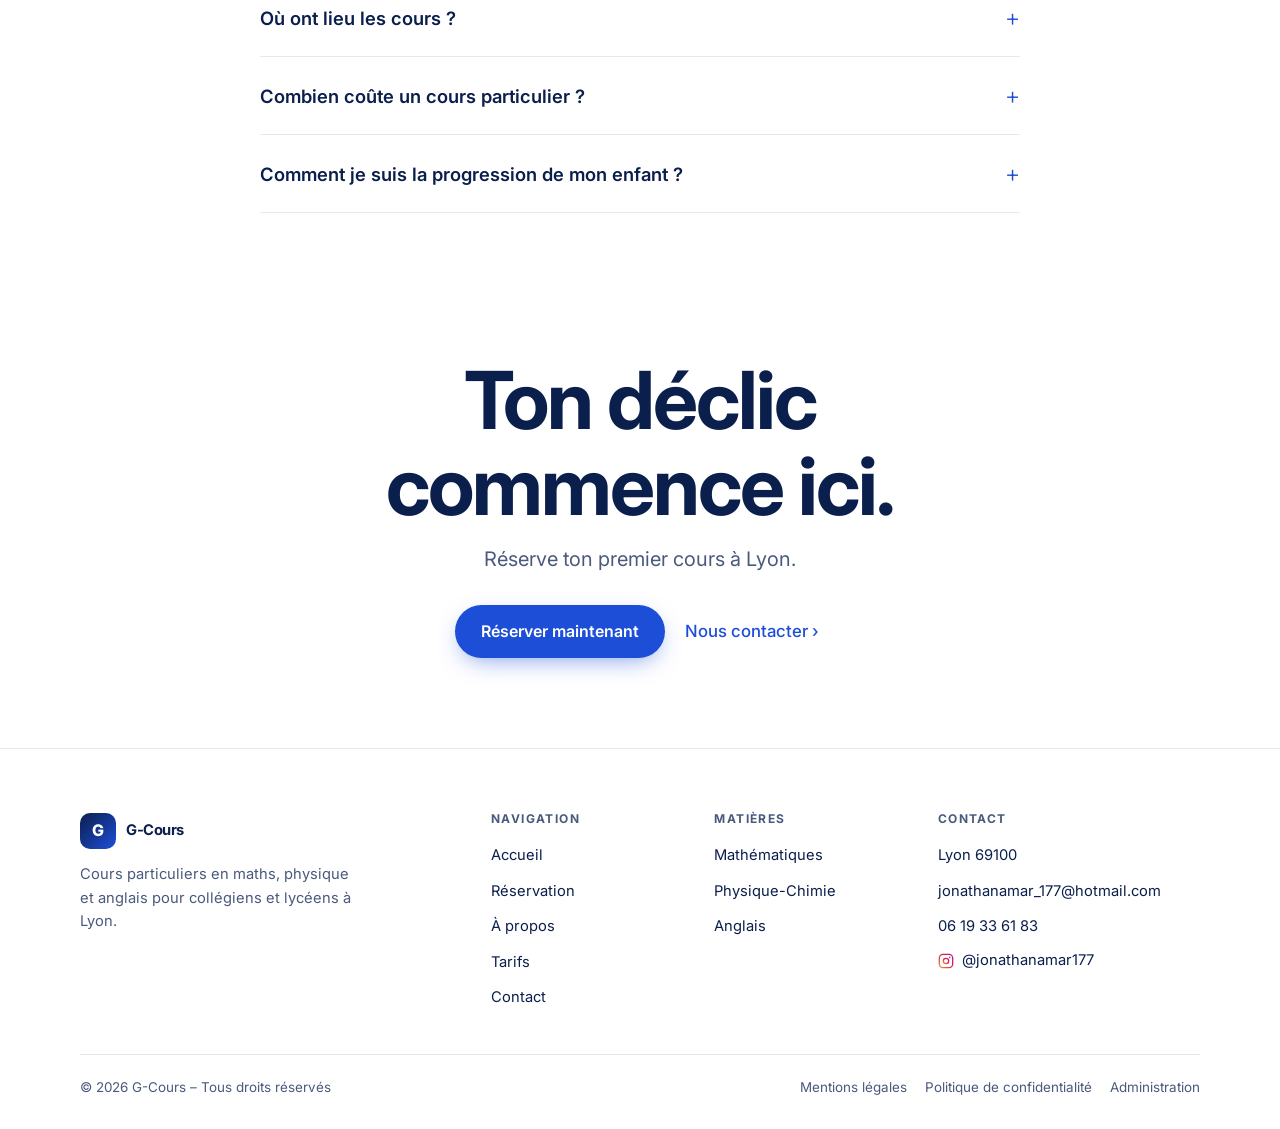
==== commit 603d748d: "+10 000 heures de cours Co-Authored-By: Claude Opus 5.5 <noreply@anthropic.com>" ====
--- a/index.html
+++ b/index.html
@@ -239,7 +239,7 @@
     <div class="nums">
       <div class="rev"><strong><span data-count="98">0</span>%</strong><p>d'élèves satisfaits</p></div>
       <div class="rev"><strong>+<span data-count="2.5" data-dec="1">0</span></strong><p>points de moyenne</p></div>
-      <div class="rev"><strong><span data-count="1000">0</span>+</strong><p>heures de cours</p></div>
+      <div class="rev"><strong>+<span data-count="10000">0</span></strong><p>heures de cours</p></div>
     </div>
   </div>
 </section>
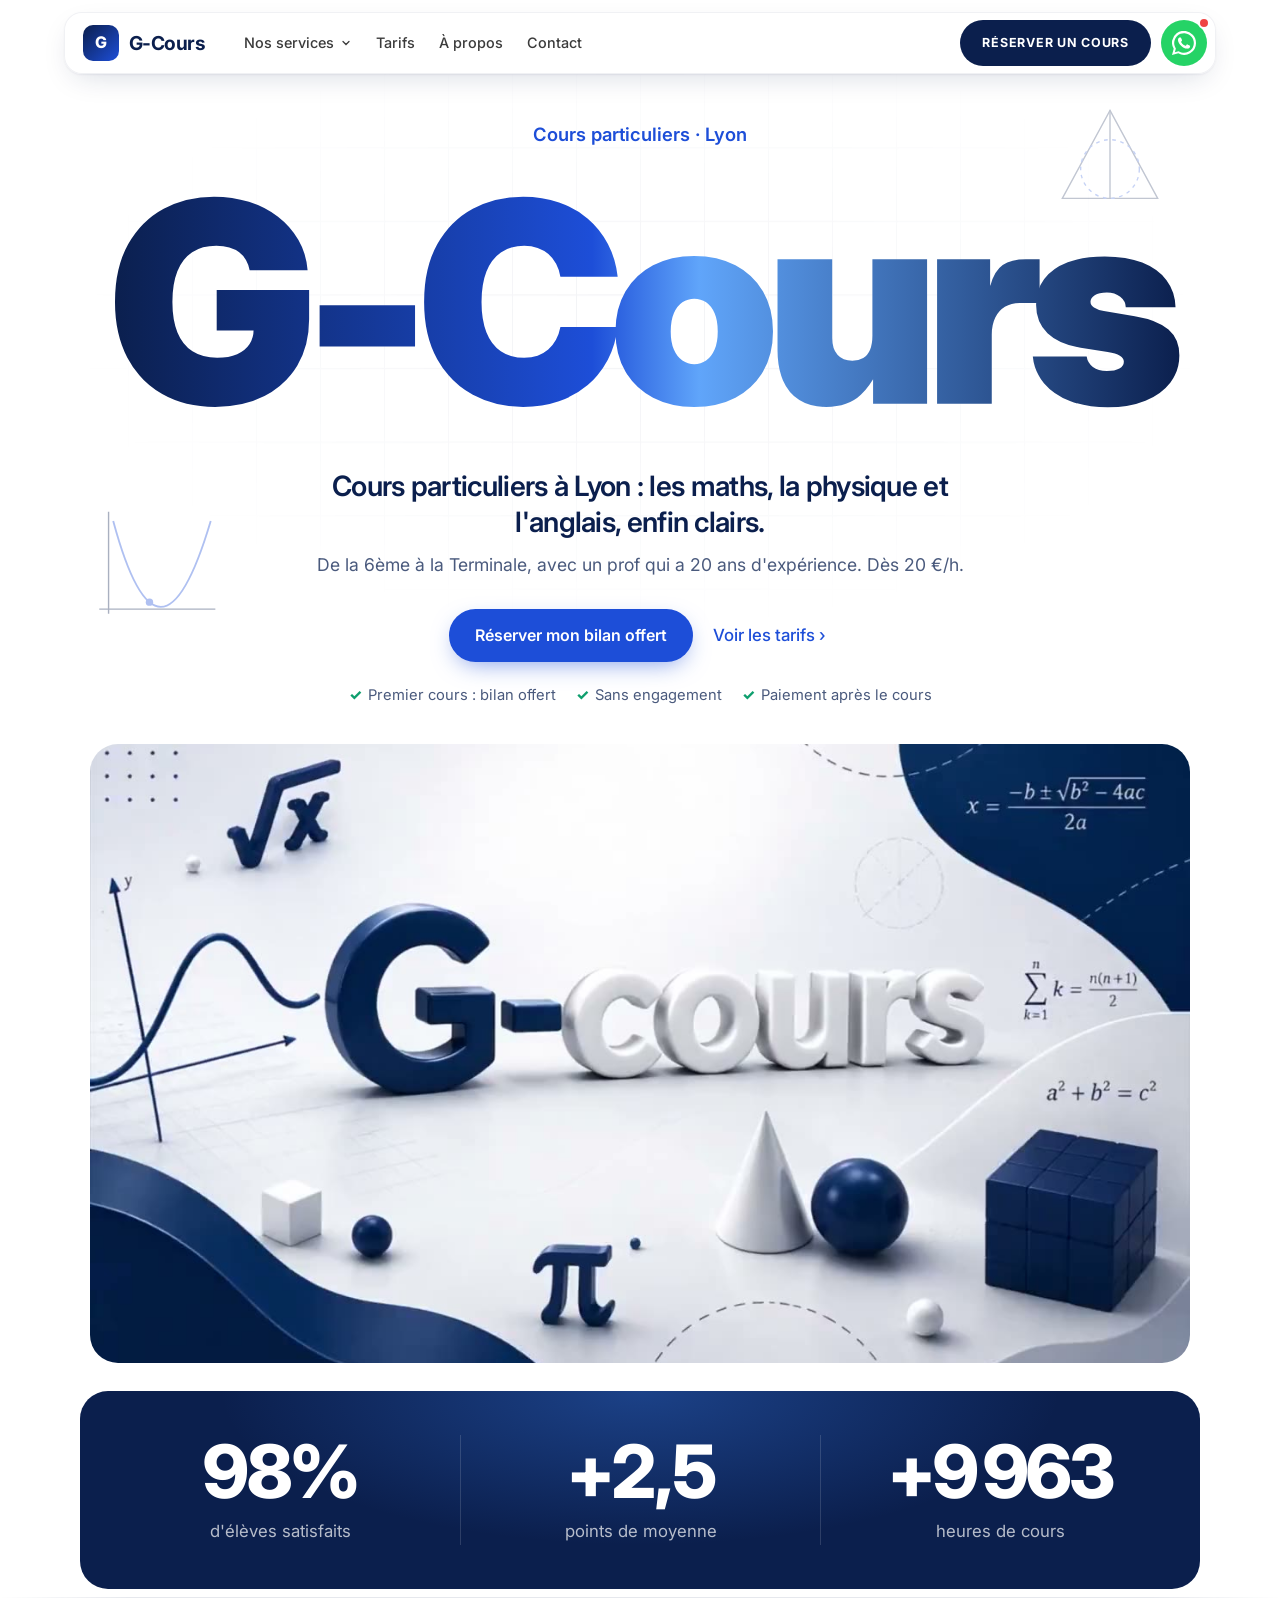
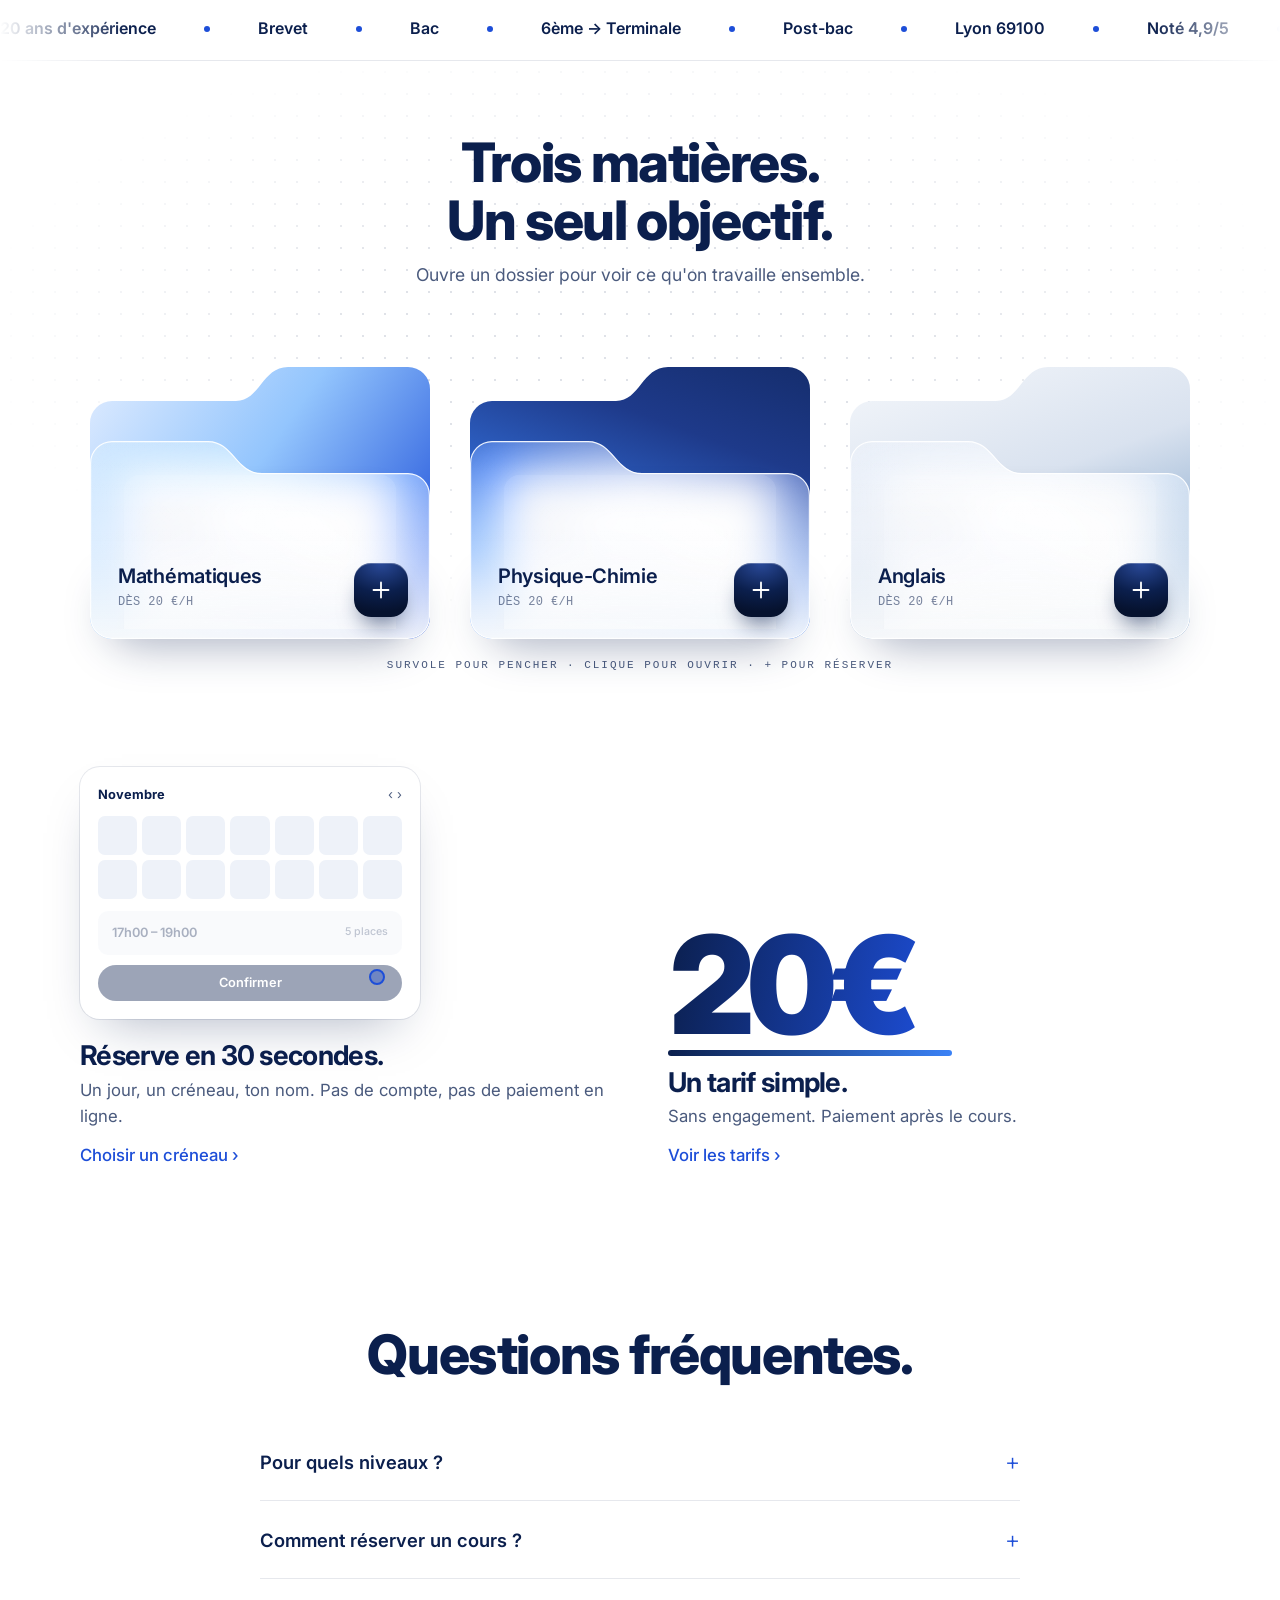
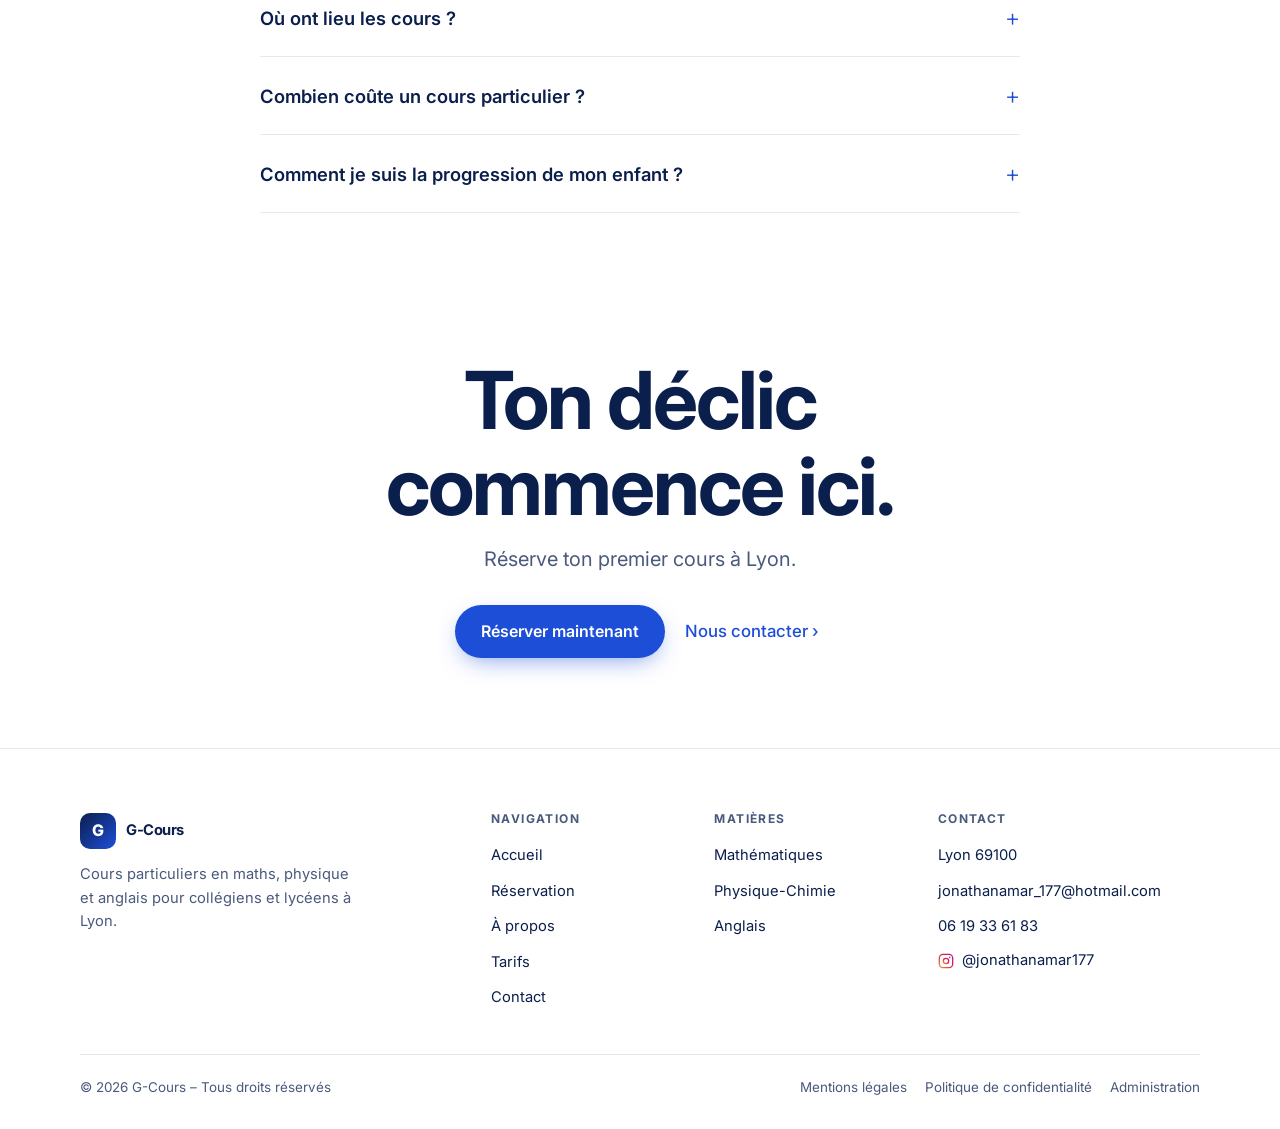
==== commit dbb964be: "Menu Nos services (Collège & Lycée, Post-Bac, Formation pro) + 3 pages services, Accueil retiré de l" ====
--- a/index.html
+++ b/index.html
@@ -176,7 +176,12 @@
     <div class="nb-g">
       <a href="./index.html" class="logo"><i>G</i>G-Cours</a>
       <div class="links">
-        <a href="./index.html" class="on" aria-current="page">Accueil</a><a href="./Tarifs.html">Tarifs</a><a href="./a-propos.html">À propos</a><a href="./contact.html">Contact</a>
+        <div class="dd" id="dd"><button class="dd-b" type="button" aria-expanded="false" aria-controls="dd-m">Nos services<svg width="12" height="12" viewBox="0 0 24 24" fill="none" stroke="currentColor" stroke-width="2.5" stroke-linecap="round" aria-hidden="true"><polyline points="6 9 12 15 18 9"/></svg></button>
+          <div class="dd-m" id="dd-m">
+            <a href="./college-lycee.html"><b>Collège &amp; Lycée</b><small>6ème → Terminale · dès 20 €/h</small></a>
+            <a href="./post-bac.html"><b>Post-Bac</b><small>Supérieur &amp; concours · 23 €/h</small></a>
+            <a href="./formation.html"><b>Formation pro</b><small>Anglais professionnel · sur devis</small></a>
+          </div></div><a href="./Tarifs.html">Tarifs</a><a href="./a-propos.html">À propos</a><a href="./contact.html">Contact</a>
       </div>
     </div>
     <div class="nb-d">
@@ -187,7 +192,11 @@
   </div>
 </nav>
 <nav class="mob" id="mob-nav" aria-label="Menu mobile">
-  <a href="./index.html">Accueil</a>
+  <p class="mob-h">Nos services</p>
+  <a href="./college-lycee.html">Collège &amp; Lycée</a>
+  <a href="./post-bac.html">Post-Bac</a>
+  <a href="./formation.html">Formation pro</a>
+  <p class="mob-h">G-Cours</p>
   <a href="./Tarifs.html">Tarifs</a>
   <a href="./a-propos.html">À propos</a>
   <a href="./contact.html">Contact</a>
--- a/gc.css
+++ b/gc.css
@@ -150,3 +150,17 @@
 @media(max-width:900px){.grid3,.grid2{grid-template-columns:1fr}}
 nav.mob a.mob-cta{margin-top:8px;background:#0b1f4d;color:#fff;text-align:center;border-radius:999px;font-size:.8rem;font-weight:700;letter-spacing:.06em;text-transform:uppercase;padding:16px}
 nav.mob a.mob-cta:hover{background:#1d4ed8}
+
+/* menu déroulant Nos services */
+.dd{position:relative}
+.dd-b{display:inline-flex;align-items:center;gap:6px;font:inherit;font-size:.9rem;font-weight:500;color:#3b3b3b;background:none;border:none;padding:8px 11px;border-radius:10px;cursor:pointer}
+.dd-b:hover,.dd.open .dd-b{color:var(--ink);background:rgba(11,31,77,.05)}
+.dd-b svg{transition:transform .25s var(--ease)}
+.dd.open .dd-b svg{transform:rotate(180deg)}
+.dd-m{position:absolute;top:calc(100% + 12px);left:-8px;min-width:280px;padding:8px;background:#fff;border-radius:16px;border:1px solid var(--line);box-shadow:0 24px 50px -16px rgba(11,31,77,.3);opacity:0;visibility:hidden;transform:translateY(-6px);transition:opacity .2s,transform .25s var(--ease),visibility 0s .25s}
+.dd-m::before{content:'';position:absolute;left:0;right:0;top:-14px;height:14px}
+.dd:hover .dd-m,.dd.open .dd-m{opacity:1;visibility:visible;transform:none;transition-delay:0s}
+.links .dd-m a{display:flex;flex-direction:column;gap:2px;padding:12px 14px;border-radius:12px}
+.dd-m b{color:var(--ink);font-weight:600}
+.dd-m small{color:var(--muted);font-size:.8rem}
+.mob-h{font-size:.72rem;letter-spacing:.14em;text-transform:uppercase;color:var(--muted);padding:12px 14px 4px}
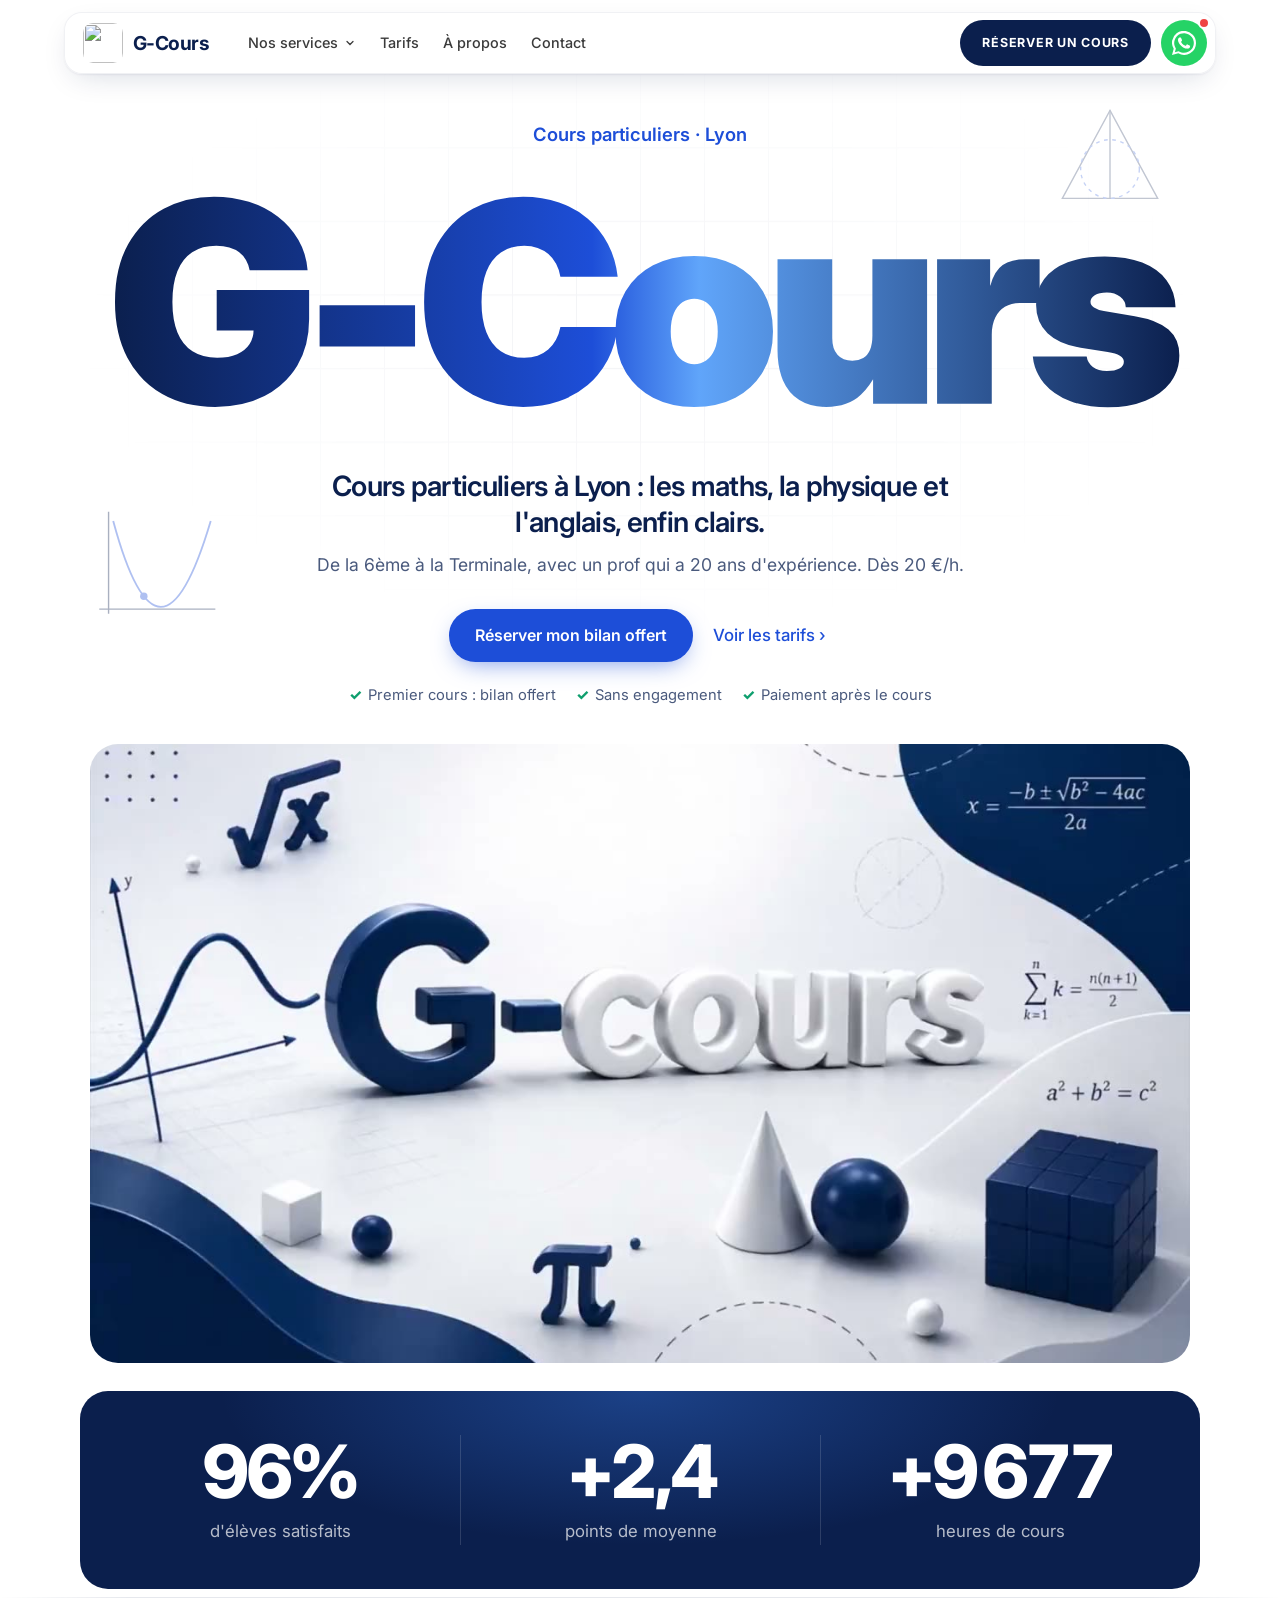
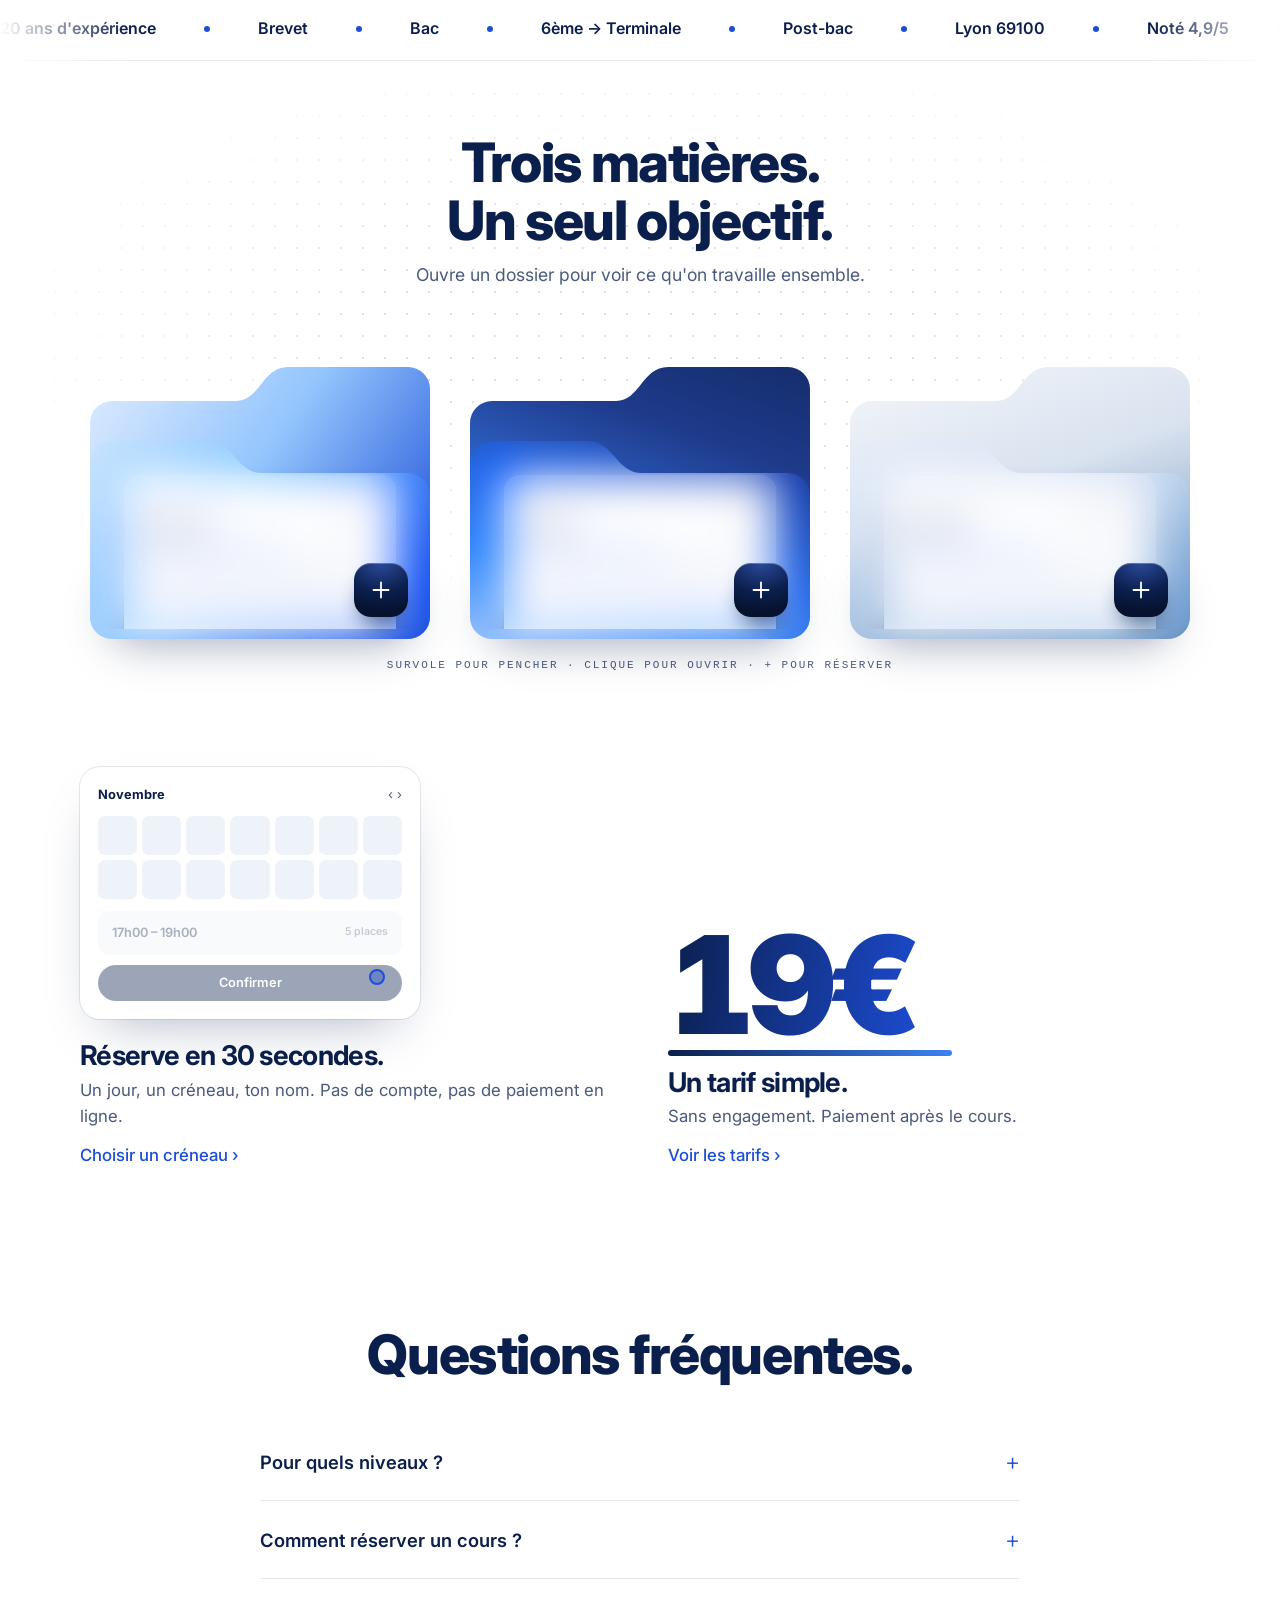
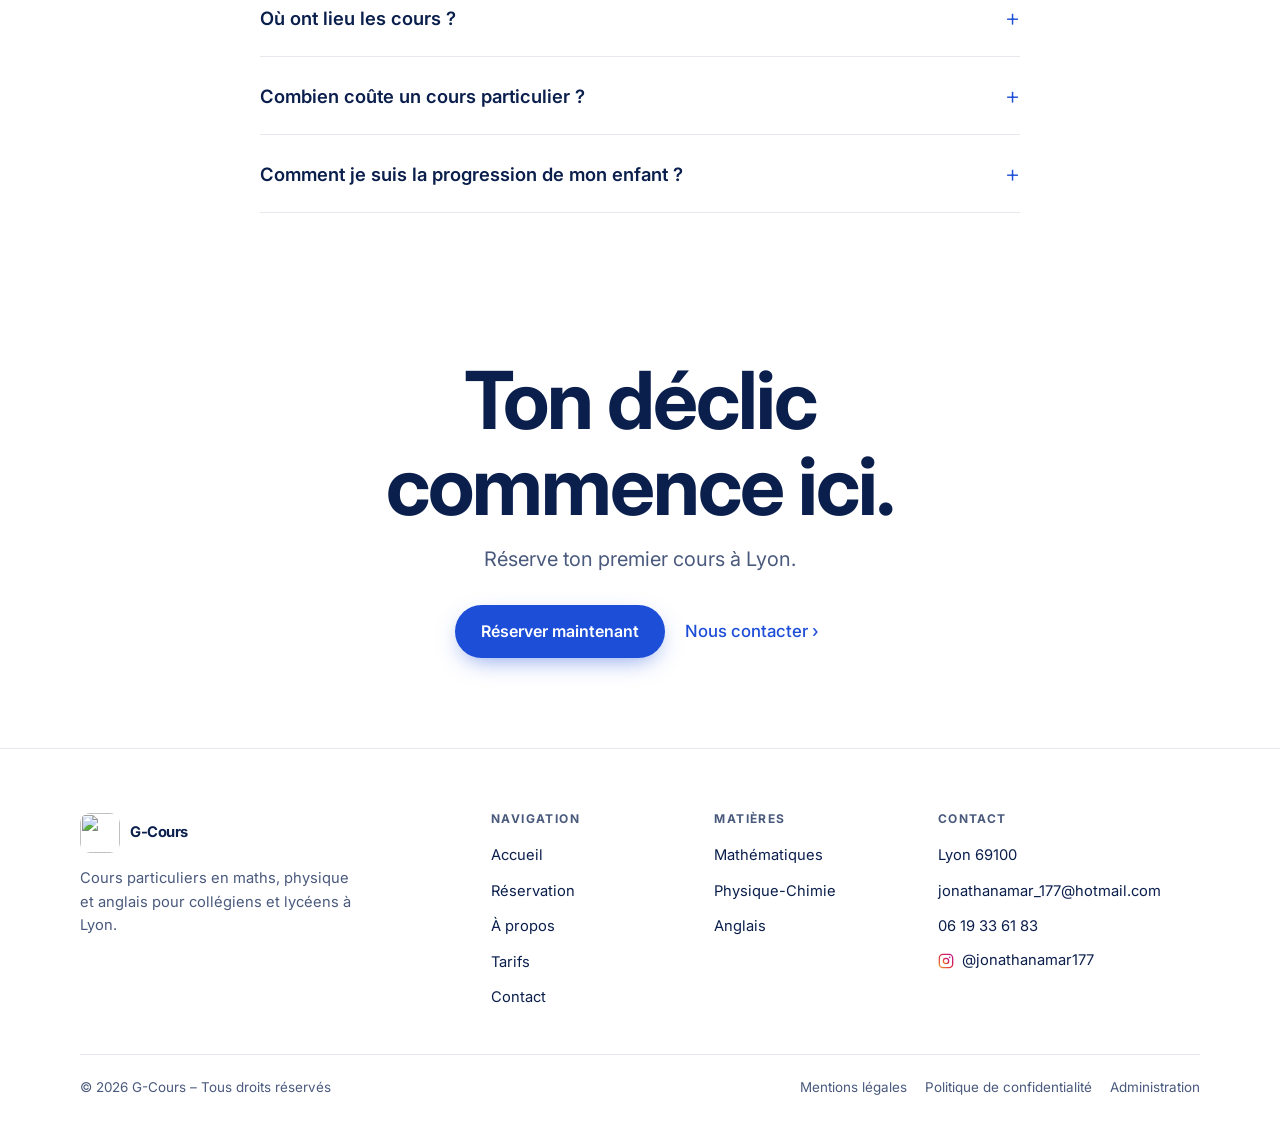
==== commit 3d7039b3: "Logo : vrai logo G-Cours à la place du carré G Co-Authored-By: Claude Opus 5.5 <noreply@anthropic.co" ====
--- a/index.html
+++ b/index.html
@@ -174,7 +174,7 @@
 <nav class="top" id="nav" aria-label="Navigation du site">
   <div class="nb">
     <div class="nb-g">
-      <a href="./index.html" class="logo"><i>G</i>G-Cours</a>
+      <a href="./index.html" class="logo"><img src="./favicon.png" alt="" width="40" height="40">G-Cours</a>
       <div class="links">
         <div class="dd" id="dd"><button class="dd-b" type="button" aria-expanded="false" aria-controls="dd-m">Nos services<svg width="12" height="12" viewBox="0 0 24 24" fill="none" stroke="currentColor" stroke-width="2.5" stroke-linecap="round" aria-hidden="true"><polyline points="6 9 12 15 18 9"/></svg></button>
           <div class="dd-m" id="dd-m">
@@ -372,7 +372,7 @@
 <footer>
   <div class="wrap">
     <div class="fc">
-      <div><a href="./index.html" class="logo"><i>G</i>G-Cours</a><p>Cours particuliers en maths, physique et anglais pour collégiens et lycéens à Lyon.</p></div>
+      <div><a href="./index.html" class="logo"><img src="./favicon.png" alt="" width="40" height="40">G-Cours</a><p>Cours particuliers en maths, physique et anglais pour collégiens et lycéens à Lyon.</p></div>
       <div><h4>Navigation</h4><ul><li><a href="./index.html">Accueil</a></li><li><a href="./reservation.html">Réservation</a></li><li><a href="./a-propos.html">À propos</a></li><li><a href="./Tarifs.html">Tarifs</a></li><li><a href="./contact.html">Contact</a></li></ul></div>
       <div><h4>Matières</h4><ul><li><span>Mathématiques</span></li><li><span>Physique-Chimie</span></li><li><span>Anglais</span></li></ul></div>
       <div><h4>Contact</h4><ul>
--- a/gc.css
+++ b/gc.css
@@ -164,3 +164,4 @@
 .dd-m b{color:var(--ink);font-weight:600}
 .dd-m small{color:var(--muted);font-size:.8rem}
 .mob-h{font-size:.72rem;letter-spacing:.14em;text-transform:uppercase;color:var(--muted);padding:12px 14px 4px}
+.logo img{width:40px;height:40px;border-radius:10px;object-fit:contain;background:#fff;flex:none}
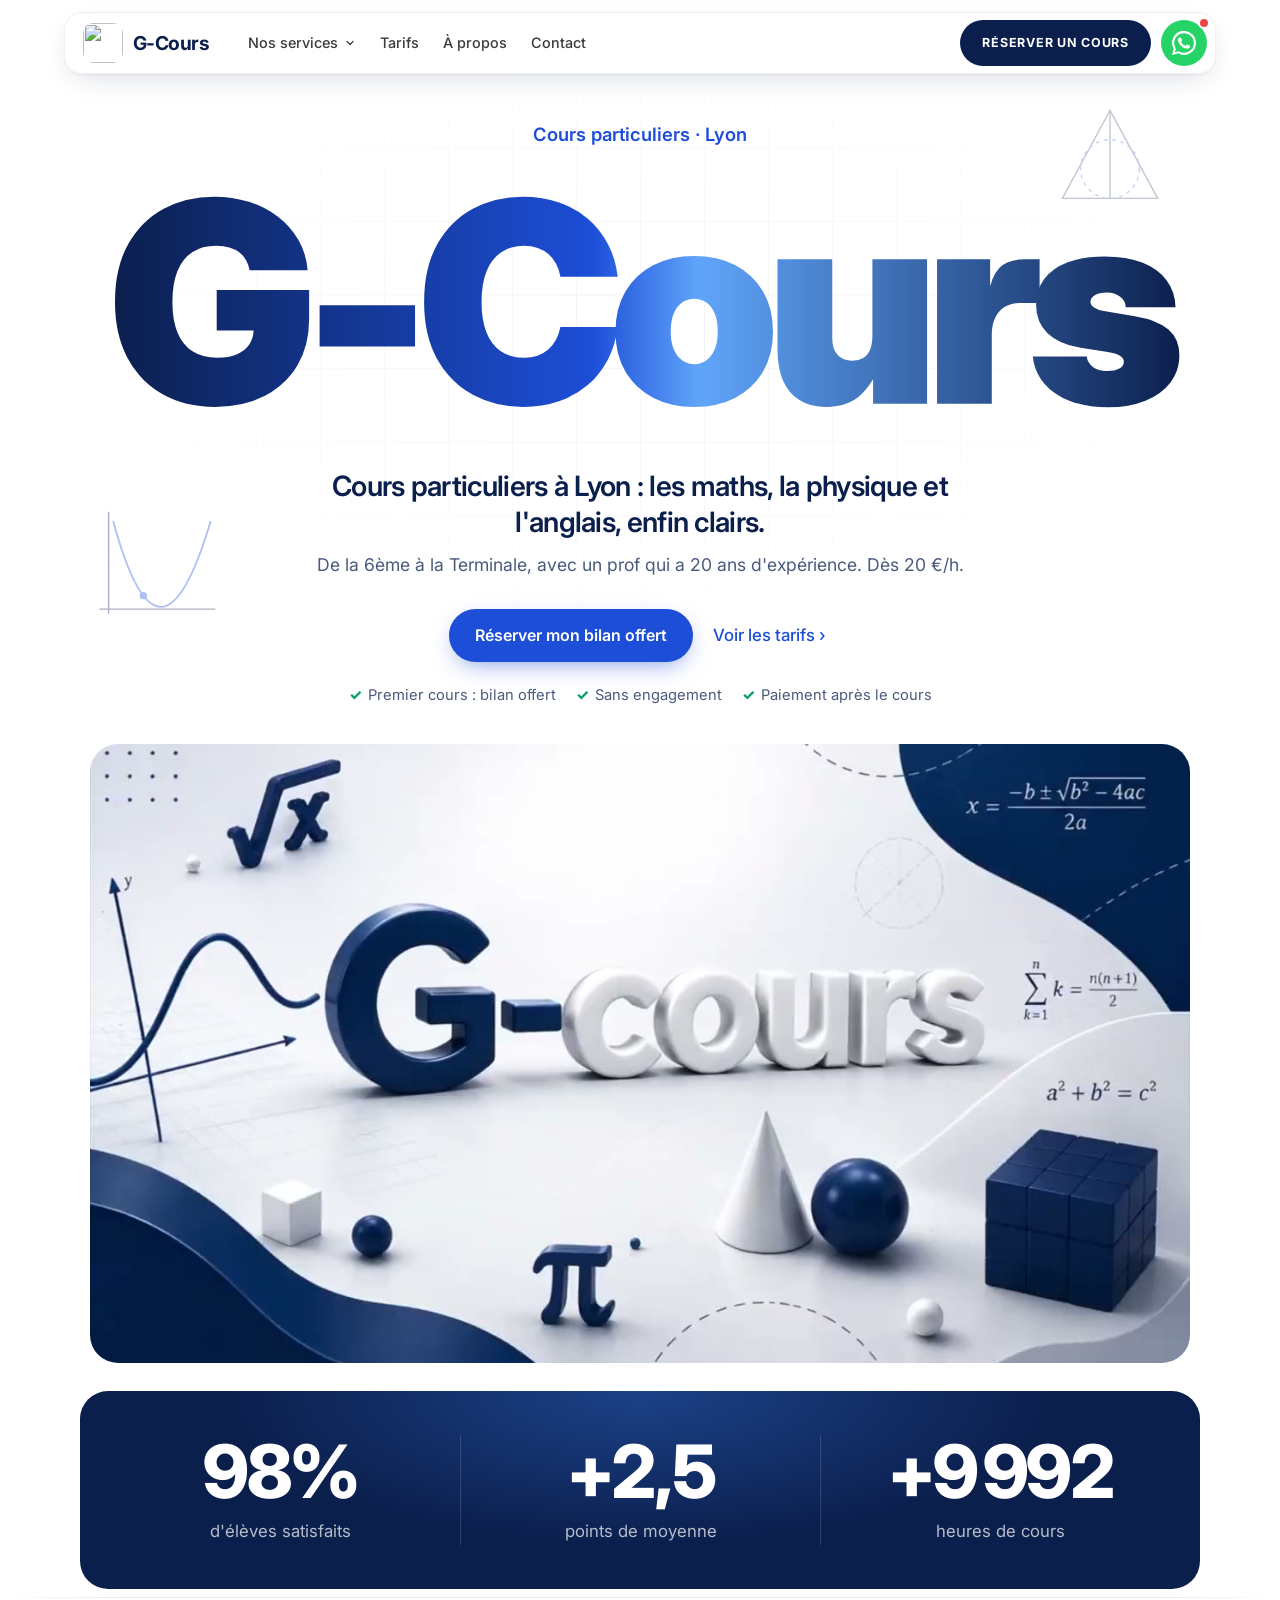
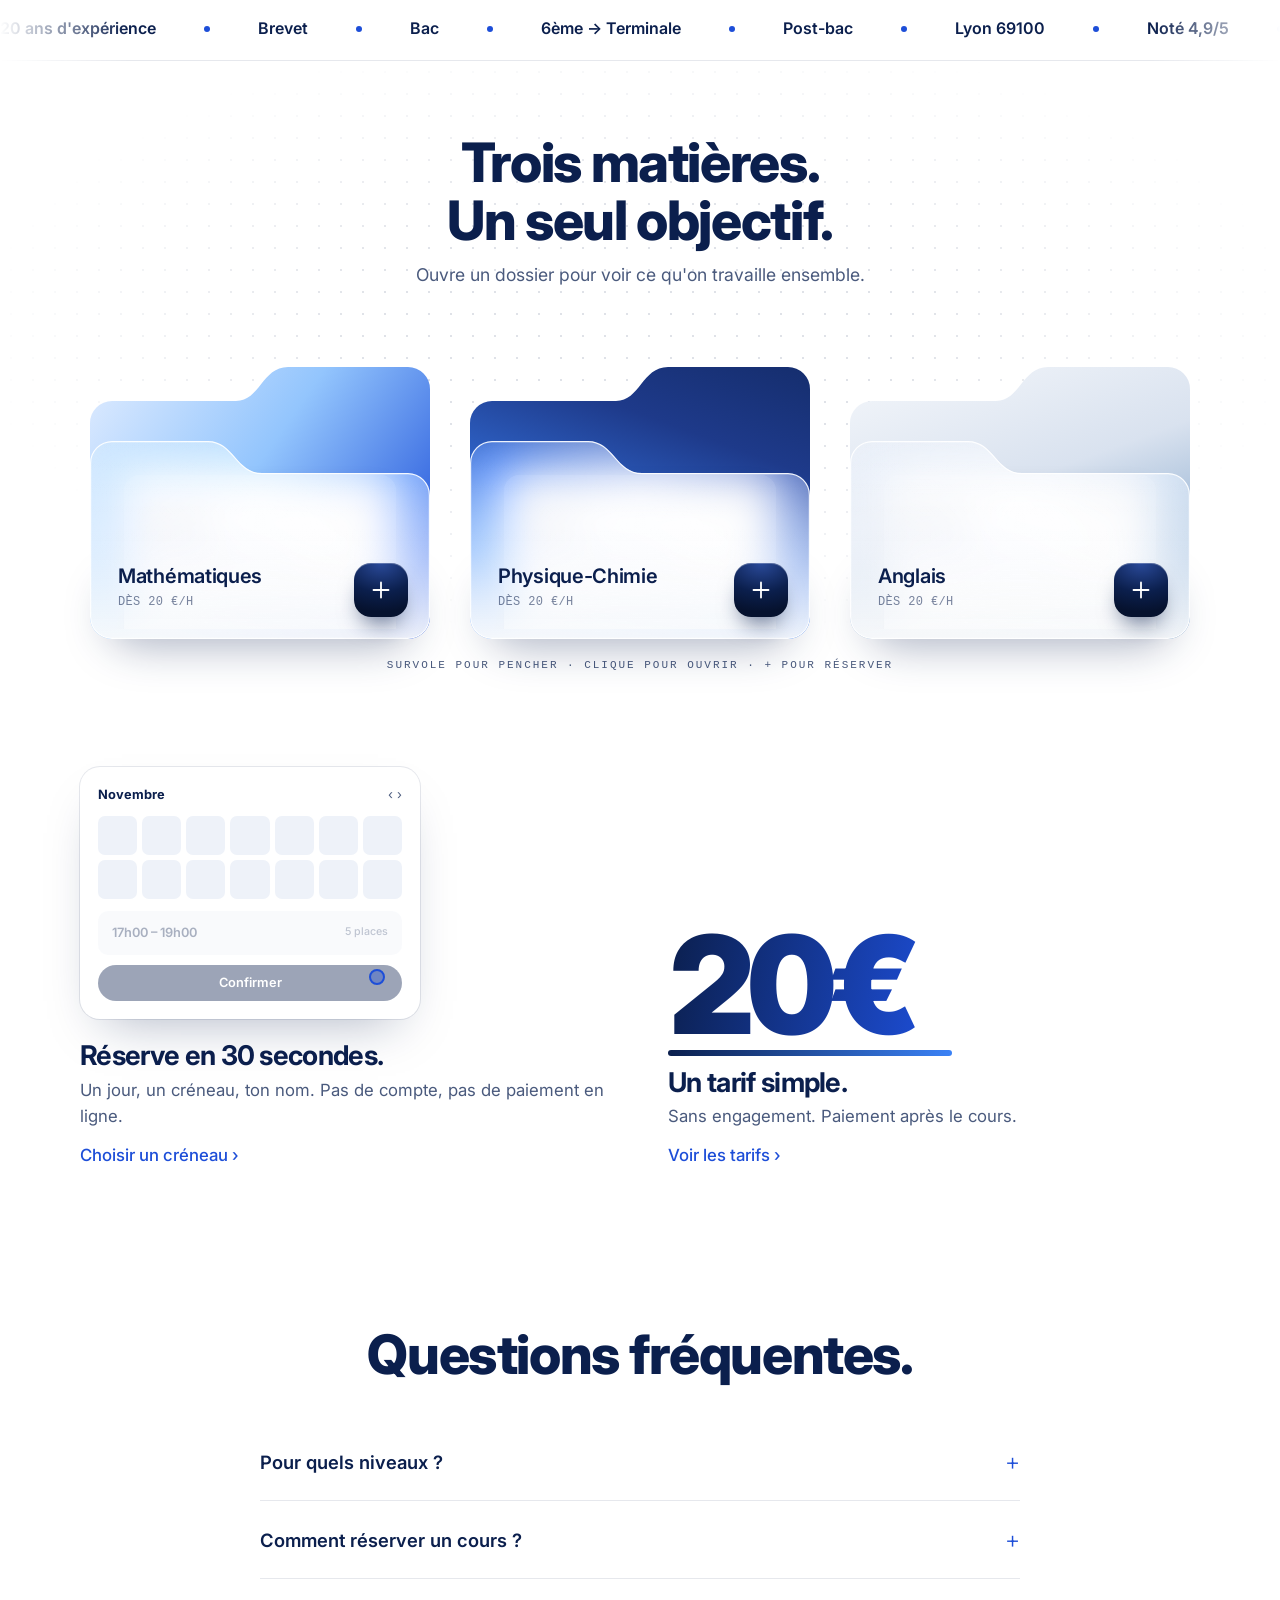
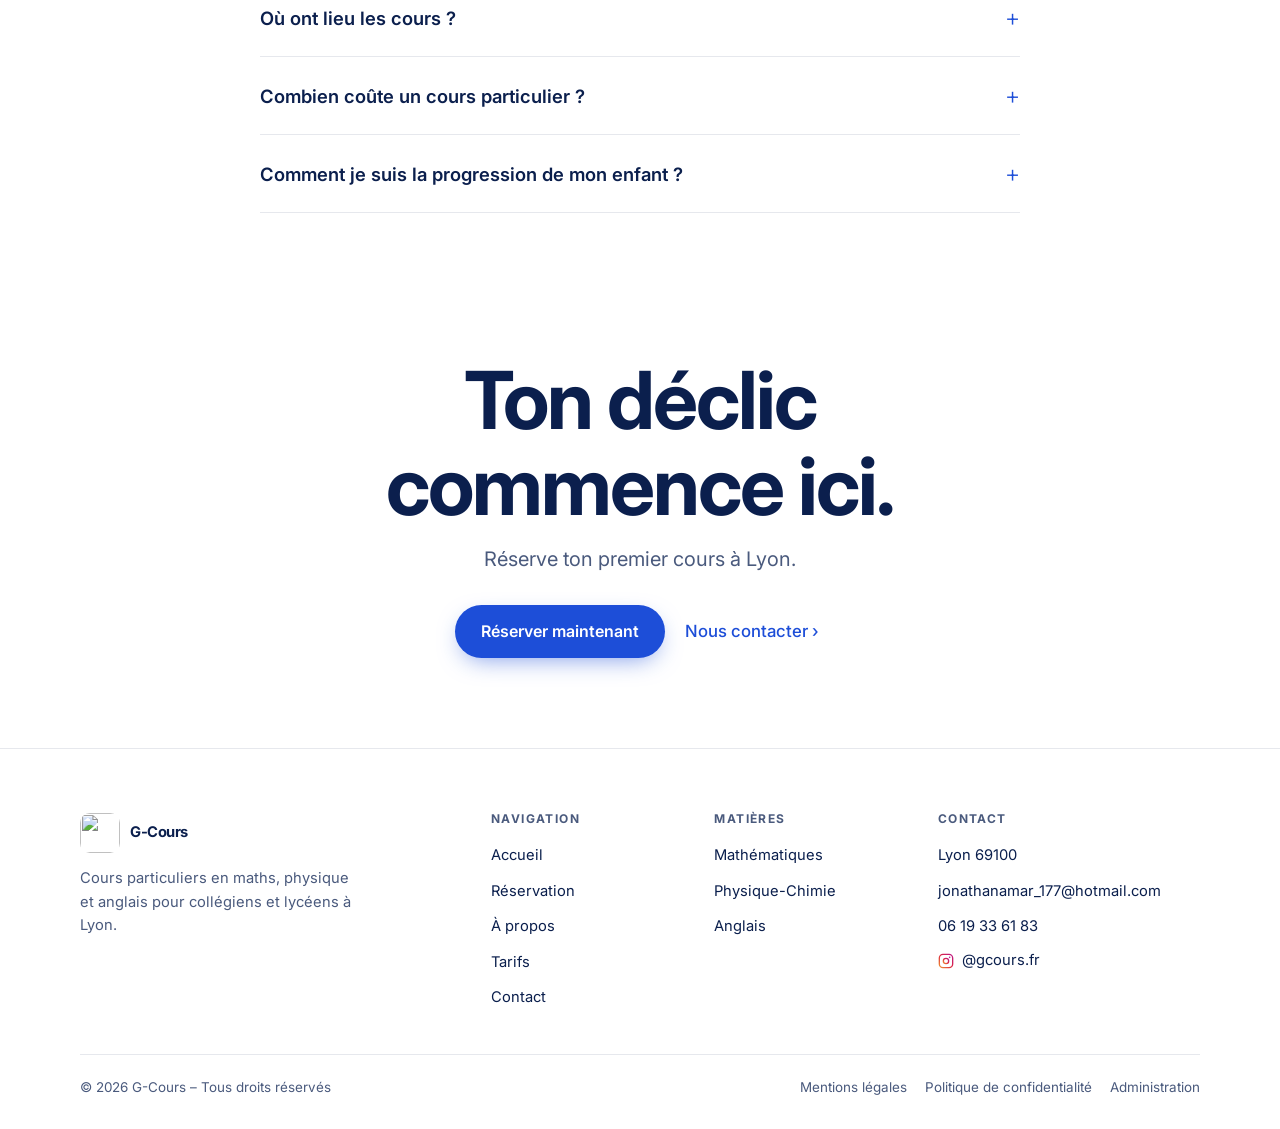
==== commit 504d9d03: "Instagram : @gcours.fr Co-Authored-By: Claude Opus 5.5 <noreply@anthropic.com>" ====
--- a/index.html
+++ b/index.html
@@ -379,7 +379,7 @@
         <li><span>Lyon 69100</span></li>
         <li><a href="mailto:jonathanamar_177@hotmail.com">jonathanamar_177@hotmail.com</a></li>
         <li><a href="tel:0619336183">06 19 33 61 83</a></li>
-        <li><a href="https://www.instagram.com/jonathanamar177/" target="_blank" rel="noopener noreferrer" style="display:inline-flex;align-items:center;gap:8px"><svg width="16" height="16" viewBox="0 0 24 24" fill="none" aria-hidden="true"><defs><linearGradient id="ig-f" x1="0%" y1="100%" x2="100%" y2="0%"><stop offset="0%" stop-color="#f09433"/><stop offset="50%" stop-color="#dc2743"/><stop offset="100%" stop-color="#bc1888"/></linearGradient></defs><rect x="2" y="2" width="20" height="20" rx="5.5" stroke="url(#ig-f)" stroke-width="2"/><circle cx="12" cy="12" r="4" stroke="url(#ig-f)" stroke-width="2"/><circle cx="17.5" cy="6.5" r="1.2" fill="#bc1888"/></svg>@jonathanamar177</a></li>
+        <li><a href="https://www.instagram.com/gcours.fr/" target="_blank" rel="noopener noreferrer" style="display:inline-flex;align-items:center;gap:8px"><svg width="16" height="16" viewBox="0 0 24 24" fill="none" aria-hidden="true"><defs><linearGradient id="ig-f" x1="0%" y1="100%" x2="100%" y2="0%"><stop offset="0%" stop-color="#f09433"/><stop offset="50%" stop-color="#dc2743"/><stop offset="100%" stop-color="#bc1888"/></linearGradient></defs><rect x="2" y="2" width="20" height="20" rx="5.5" stroke="url(#ig-f)" stroke-width="2"/><circle cx="12" cy="12" r="4" stroke="url(#ig-f)" stroke-width="2"/><circle cx="17.5" cy="6.5" r="1.2" fill="#bc1888"/></svg>@gcours.fr</a></li>
       </ul></div>
     </div>
     <div class="fb">
